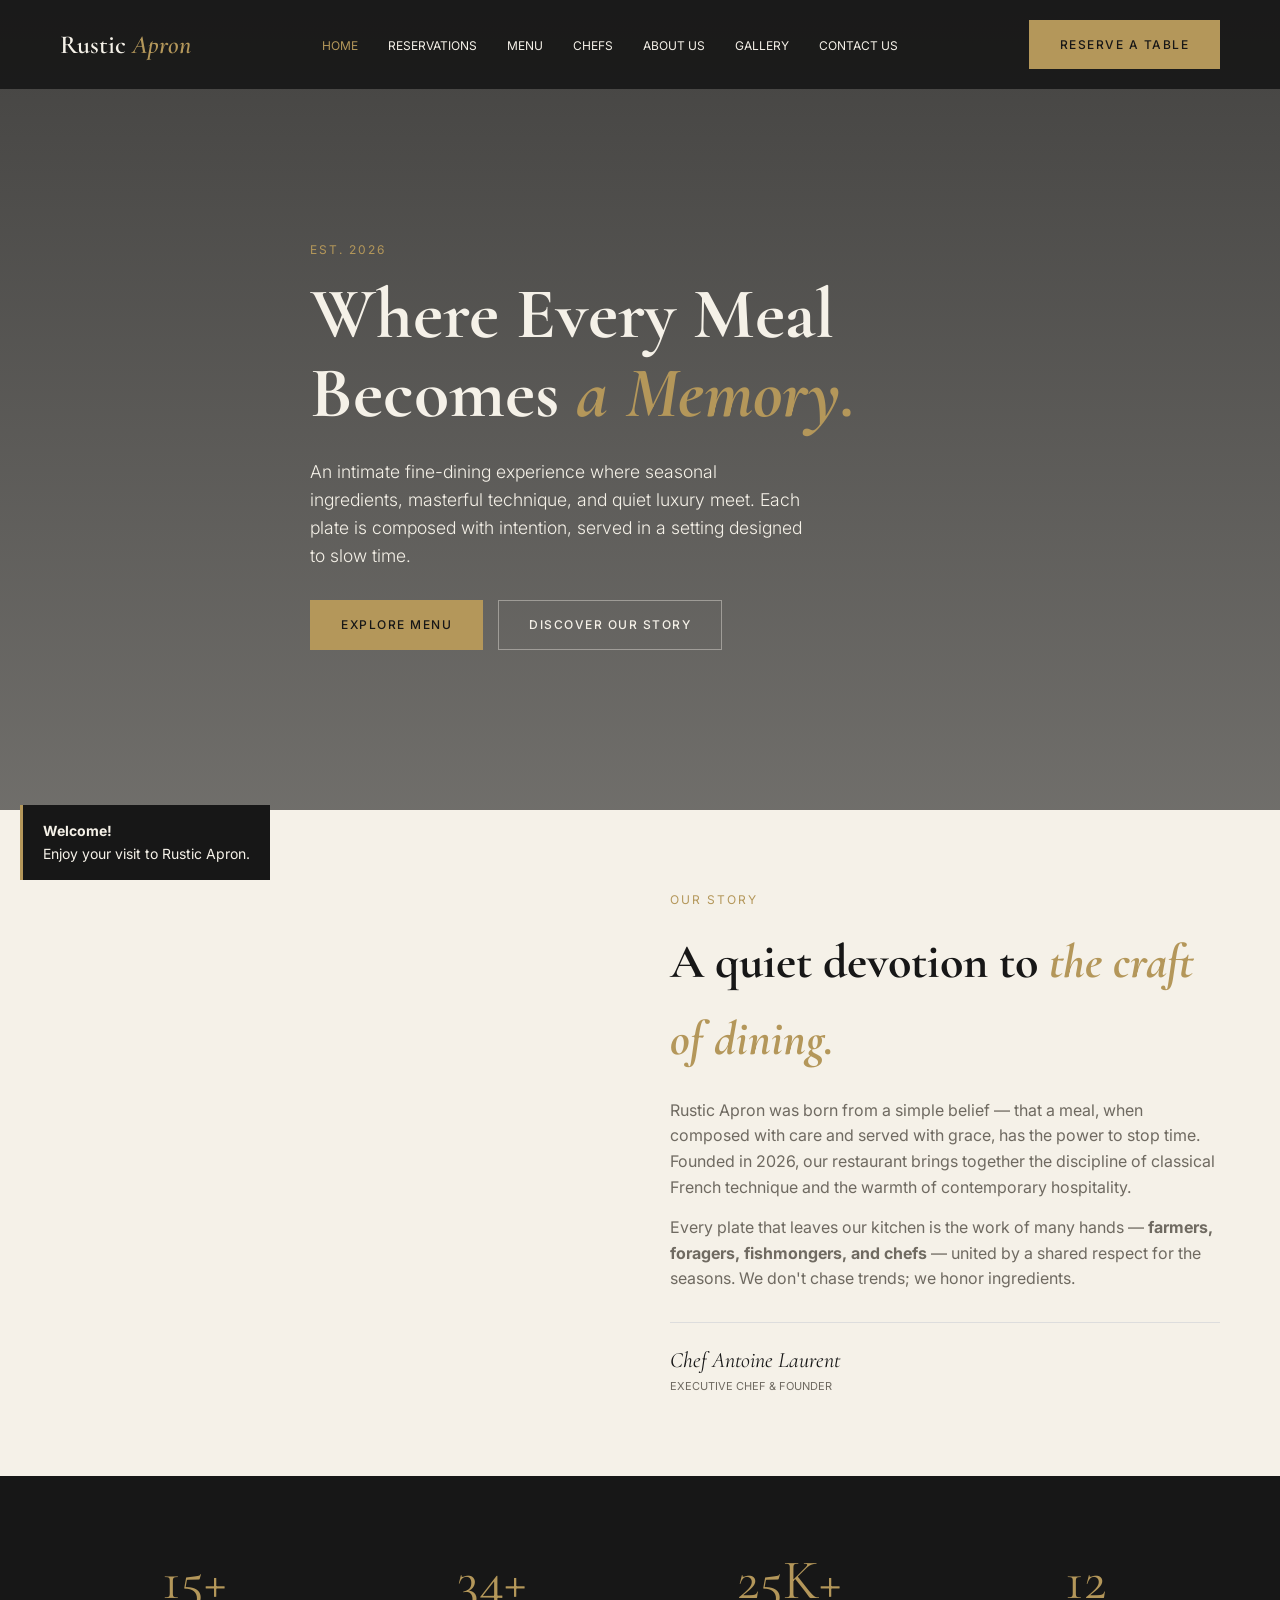
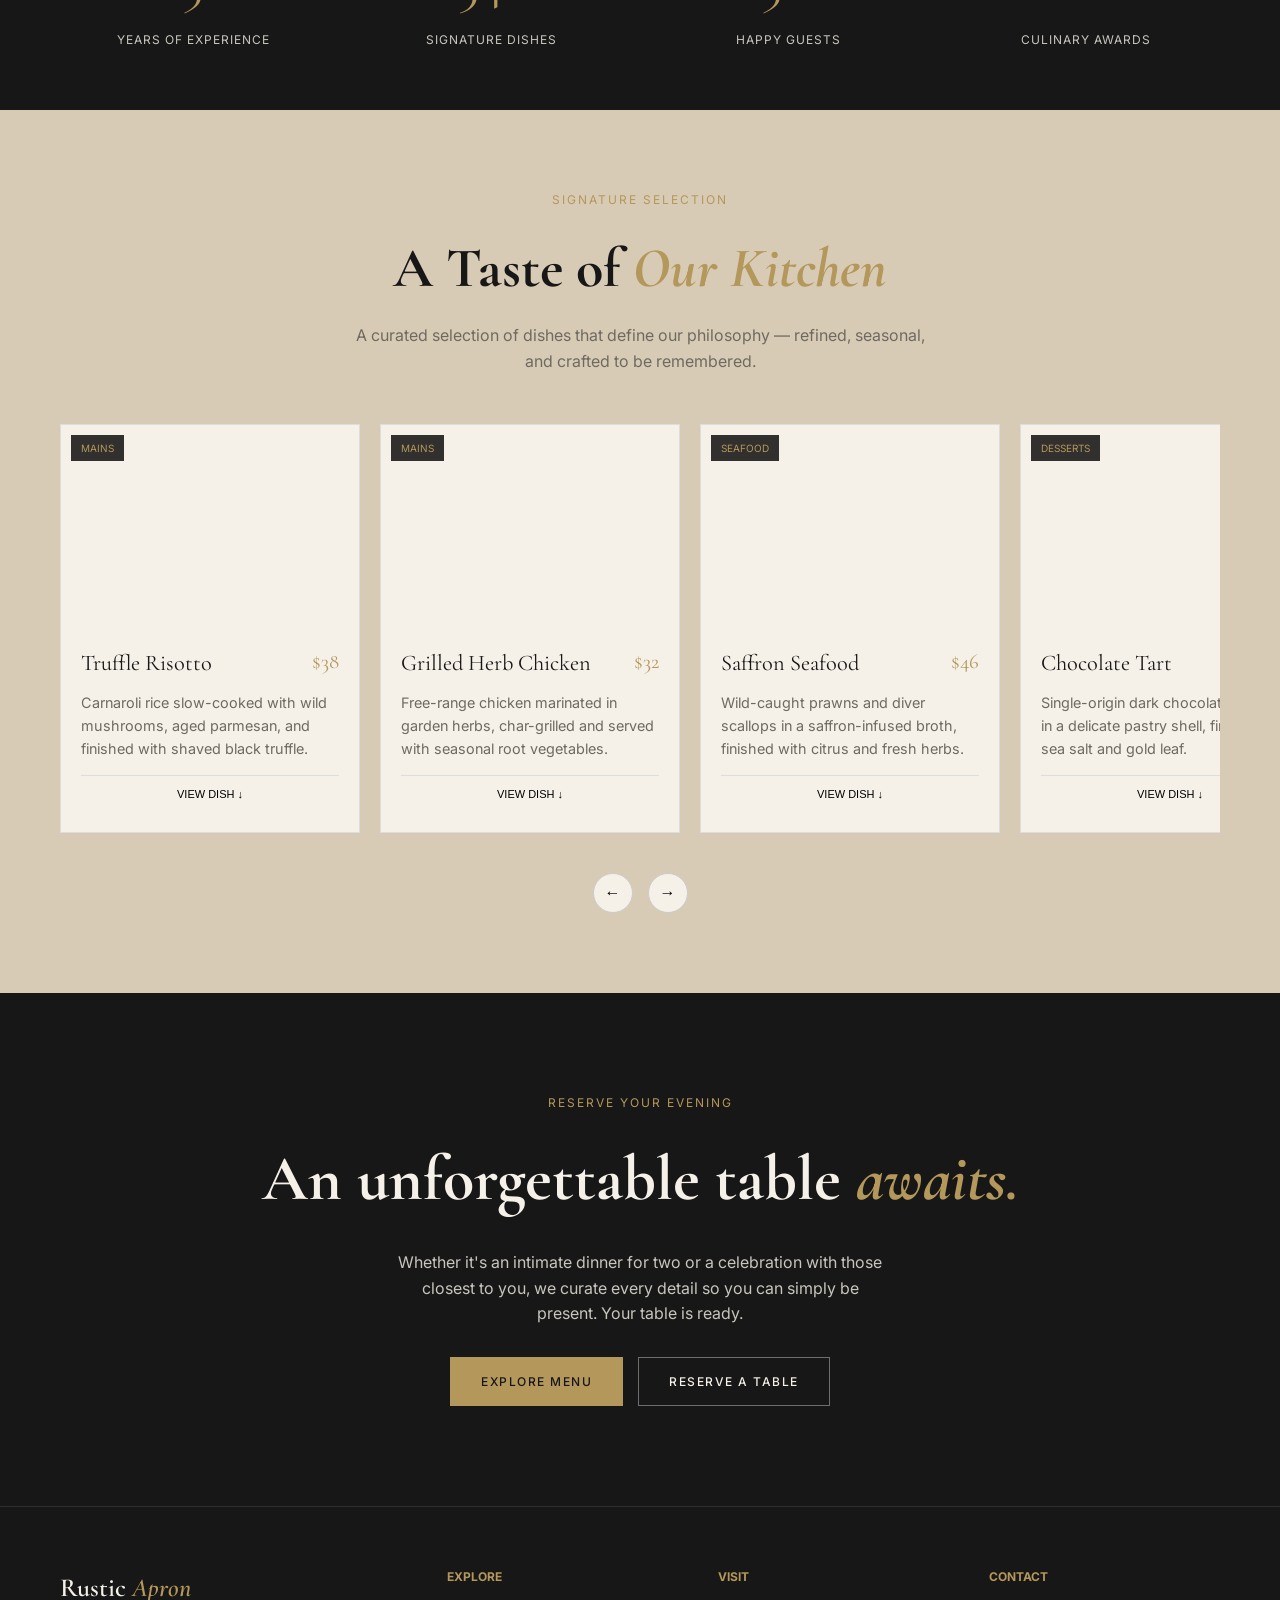
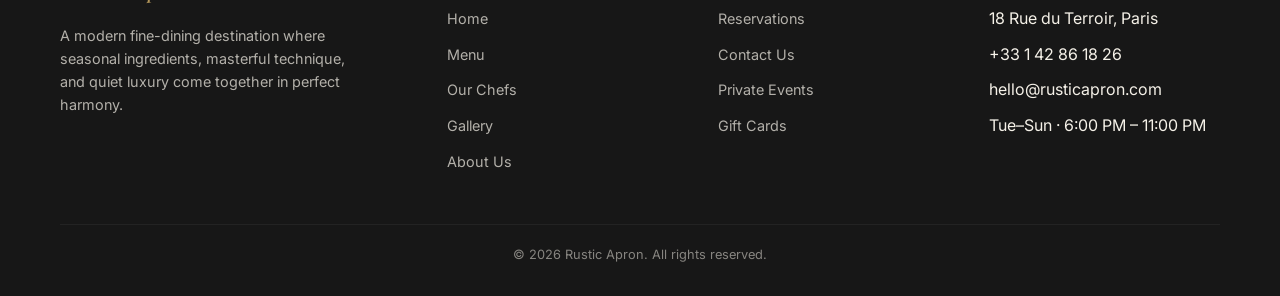
==== index.html @ 7389cc5e "Add files via upload" ====
<!DOCTYPE html>
<html lang="en">
<head>
  <meta charset="UTF-8">
  <meta name="viewport" content="width=device-width, initial-scale=1.0">
  <title>Rustic Apron — Fine Dining</title>
  
  <link href="https://fonts.googleapis.com/css2?family=Cormorant+Garamond:ital,wght@0,400;0,500;0,600;1,400&family=Inter:wght@300;400;500;600&display=swap" rel="stylesheet">
  
  <style>
    :root {
      --ivory: #F5F1E8;
      --dark: #171717;
      --gold: #B4975A;
      --gray: #6F6A61;
      --beige: #D8CBB5;
      --head: 'Cormorant Garamond', serif;
      --body: 'Inter', sans-serif;
    }

    * { margin: 0; padding: 0; box-sizing: border-box; }

    body {
      font-family: var(--body);
      background: var(--ivory);
      color: var(--dark);
      line-height: 1.6;
    }

    .container { max-width: 1200px; margin: 0 auto; padding: 0 20px; }

    .btn {
      display: inline-block;
      padding: 14px 30px;
      font-size: 12px;
      font-weight: 500;
      letter-spacing: 1.5px;
      text-transform: uppercase;
      border: 1px solid var(--gold);
      cursor: pointer;
      transition: 0.3s;
      text-decoration: none;
    }
    .btn-primary { background: var(--gold); color: var(--dark); }
    .btn-primary:hover { background: transparent; color: var(--gold); }
    .btn-outline { color: var(--gold); background: transparent; }
    .btn-outline:hover { background: var(--gold); color: var(--dark); }
    .btn-light { border-color: rgba(245,241,232,0.4); color: var(--ivory); }
    .btn-light:hover { background: var(--ivory); color: var(--dark); }

    
    nav {
      position: fixed; top: 0; width: 100%; z-index: 100;
      background: rgba(23, 23, 23, 0.9);
      padding: 20px 0;
      transition: 0.3s;
    }
    nav.scrolled { padding: 12px 0; background: rgba(23, 23, 23, 0.98); }
    .nav-inner { display: flex; justify-content: space-between; align-items: center; }
    .logo { font-family: var(--head); font-size: 26px; font-weight: 600; color: var(--ivory); text-decoration: none; }
    .logo span { color: var(--gold); font-style: italic; }
    .nav-links { display: flex; gap: 30px; list-style: none; }
    .nav-links a { color: var(--ivory); text-decoration: none; font-size: 12px; text-transform: uppercase; transition: 0.3s; }
    .nav-links a:hover, .nav-links a.active { color: var(--gold); }
    .hamburger { display: none; font-size: 24px; color: var(--ivory); background: none; border: none; cursor: pointer; }

    
    .hero {
      min-height: 90vh;
      display: flex;
      align-items: center;
      color: var(--ivory);
      background: linear-gradient(rgba(23,23,23,0.8), rgba(23,23,23,0.6)), url('https://images.unsplash.com/photo-1414235077428-338989a2e8c0?ixlib=rb-4.0.3&auto=format&fit=crop&w=1920&q=80') center/cover;
      padding-top: 80px;
    }
    .hero-content { max-width: 700px; }
    .eyebrow { font-size: 12px; letter-spacing: 2px; text-transform: uppercase; color: var(--gold); display: block; margin-bottom: 15px; }
    .hero h1 { font-family: var(--head); font-size: clamp(2.5rem, 6vw, 4.5rem); line-height: 1.1; margin-bottom: 25px; }
    .hero h1 em { color: var(--gold); font-style: italic; }
    .hero p { font-size: 1.1rem; font-weight: 300; margin-bottom: 30px; max-width: 500px; }
    .hero-actions { display: flex; gap: 15px; }

    
    .intro { padding: 80px 0; }
    .intro-grid { display: grid; grid-template-columns: 1fr 1fr; gap: 60px; align-items: center; }
    .intro-img img { width: 100%; height: 500px; object-fit: cover; display: block; }
    .intro-content h2 { font-family: var(--head); font-size: clamp(2rem, 4vw, 3rem); margin: 15px 0 20px; }
    .intro-content h2 em { color: var(--gold); font-style: italic; }
    .intro-content p { color: var(--gray); margin-bottom: 15px; }
    .intro-sign { margin-top: 30px; border-top: 1px solid #ddd; padding-top: 20px; }
    .intro-sign .name { font-family: var(--head); font-size: 22px; font-style: italic; }
    .intro-sign .role { font-size: 11px; text-transform: uppercase; color: var(--gray); }

    
    .stats { background: var(--dark); color: var(--ivory); padding: 60px 0; }
    .stats-grid { display: grid; grid-template-columns: repeat(4, 1fr); gap: 30px; text-align: center; }
    .stat-num { font-family: var(--head); font-size: 3.5rem; color: var(--gold); margin-bottom: 5px; }
    .stat-label { font-size: 12px; text-transform: uppercase; letter-spacing: 1px; opacity: 0.8; }

    
    .featured { background: var(--beige); padding: 80px 0; }
    .featured-header { text-align: center; margin-bottom: 50px; }
    .featured-header h2 { font-family: var(--head); font-size: clamp(2rem, 5vw, 3.5rem); margin: 15px 0 10px; }
    .featured-header h2 em { color: var(--gold); font-style: italic; }
    .featured-header p { color: var(--gray); max-width: 600px; margin: 0 auto; }
    
    .carousel-container { overflow-x: auto; display: flex; gap: 20px; scroll-behavior: smooth; padding-bottom: 20px; }
    .carousel-container::-webkit-scrollbar { display: none; }
    
    .dish-card { flex: 0 0 300px; background: var(--ivory); border: 1px solid #ddd; display: flex; flex-direction: column; }
    .dish-img { height: 200px; overflow: hidden; position: relative; }
    .dish-img img { width: 100%; height: 100%; object-fit: cover; }
    .dish-tag { position: absolute; top: 10px; left: 10px; background: rgba(0,0,0,0.8); color: var(--gold); padding: 5px 10px; font-size: 10px; text-transform: uppercase; }
    .dish-body { padding: 20px; display: flex; flex-direction: column; flex-grow: 1; }
    .dish-head { display: flex; justify-content: space-between; margin-bottom: 10px; }
    .dish-name { font-family: var(--head); font-size: 1.4rem; }
    .dish-price { font-family: var(--head); font-size: 1.3rem; color: var(--gold); }
    .dish-desc { color: var(--gray); font-size: 0.9rem; margin-bottom: 15px; }
    .dish-extra { max-height: 0; overflow: hidden; transition: max-height 0.3s ease; opacity: 0; }
    .dish-card.active .dish-extra { max-height: 200px; opacity: 1; margin-bottom: 15px; }
    .dish-extra h4 { font-size: 11px; text-transform: uppercase; color: var(--gold); margin-bottom: 5px; }
    .dish-view-btn { margin-top: auto; background: none; border: none; border-top: 1px solid #ddd; padding: 12px 0; font-size: 11px; text-transform: uppercase; cursor: pointer; }
    .arrow { transition: 0.3s; }
    .dish-card.active .arrow { transform: rotate(180deg); }

    .carousel-nav { display: flex; justify-content: center; gap: 15px; margin-top: 20px; }
    .carousel-nav button { background: var(--ivory); border: 1px solid #ccc; width: 40px; height: 40px; border-radius: 50%; cursor: pointer; font-size: 16px; }
    .carousel-nav button:hover { background: var(--gold); color: white; }

    
    .cta { background: var(--dark); color: var(--ivory); text-align: center; padding: 100px 0; }
    .cta h2 { font-family: var(--head); font-size: clamp(2rem, 6vw, 4rem); margin: 15px 0 20px; }
    .cta h2 em { color: var(--gold); font-style: italic; }
    .cta p { max-width: 500px; margin: 0 auto 30px; opacity: 0.8; }
    .cta-actions { display: flex; justify-content: center; gap: 15px; }

    
    footer { background: var(--dark); color: var(--ivory); padding: 60px 0 30px; border-top: 1px solid rgba(255,255,255,0.1); }
    .footer-grid { display: grid; grid-template-columns: 1.5fr 1fr 1fr 1fr; gap: 40px; margin-bottom: 40px; }
    .footer-brand p { margin: 15px 0; opacity: 0.7; font-size: 0.9rem; max-width: 300px; }
    .footer-col h4 { font-size: 12px; text-transform: uppercase; color: var(--gold); margin-bottom: 20px; }
    .footer-col ul { list-style: none; }
    .footer-col ul li { margin-bottom: 10px; }
    .footer-col ul li a { color: var(--ivory); opacity: 0.7; text-decoration: none; font-size: 0.9rem; }
    .footer-col ul li a:hover { opacity: 1; color: var(--gold); }
    .footer-bottom { border-top: 1px solid rgba(255,255,255,0.1); padding-top: 20px; text-align: center; font-size: 0.8rem; opacity: 0.5; }

    
    .mobile-menu { display: none; flex-direction: column; gap: 15px; position: fixed; top: 0; right: -100%; width: 250px; height: 100vh; background: var(--dark); padding: 60px 30px; z-index: 99; transition: right 0.3s; }
    .mobile-menu.open { right: 0; }
    .mobile-menu a { color: var(--ivory); text-decoration: none; font-size: 16px; }

    
    img { transition: opacity 0.5s ease; }

    @media (max-width: 768px) {
      .nav-links, .nav-cta-desktop { display: none; }
      .hamburger { display: block; }
      .intro-grid { grid-template-columns: 1fr; }
      .stats-grid { grid-template-columns: 1fr 1fr; gap: 40px; }
      .footer-grid { grid-template-columns: 1fr; gap: 30px; }
      .hero-actions, .cta-actions { flex-direction: column; }
      .hero-actions .btn, .cta-actions .btn { width: 100%; text-align: center; }
    }
  </style>
</head>
<body>

  <nav id="navbar">
    <div class="container nav-inner">
      <a href="#home" class="logo">Rustic <span>Apron</span></a>
      <ul class="nav-links">
        <li><a href="#home" class="active">Home</a></li>
        <li><a href="reservations.html" class="reserve-btn">Reservations</a></li>
        <li><a href="menu.html">Menu</a></li>
        <li><a href="chefs.html">Chefs</a></li>
        <li><a href="about.html">About Us</a></li>
        <li><a href="gallery.html">Gallery</a></li>
        <li><a href="contact.html">Contact Us</a></li>
      </ul>
      <a href="reservations.html" class="btn btn-primary nav-cta-desktop reserve-btn">Reserve a Table</a>
      <button class="hamburger" id="hamburger">☰</button>
    </div>
  </nav>

  <div class="mobile-menu" id="mobileMenu">
    <a href="#home">Home</a>
    <a href="reservations.html" class="reserve-btn">Reservations</a>
    <a href="menu.html">Menu</a>
    <a href="chefs.html">Chefs</a>
    <a href="about.html">About Us</a>
    <a href="gallery.html">Gallery</a>
    <a href="contact.html">Contact Us</a>
  </div>

  <main>
    <section class="hero" id="home">
      <div class="container hero-content">
        <span class="eyebrow">EST. 2026</span>
        <h1>Where Every Meal Becomes <em>a Memory.</em></h1>
        <p>An intimate fine-dining experience where seasonal ingredients, masterful technique, and quiet luxury meet. Each plate is composed with intention, served in a setting designed to slow time.</p>
        <div class="hero-actions">
          <a href="menu.html" class="btn btn-primary">Explore Menu</a>
          <a href="about.html" class="btn btn-light">Discover Our Story</a>
        </div>
      </div>
    </section>

    <section class="intro" id="intro">
      <div class="container intro-grid">
        <div class="intro-img">
          <img src="https://images.unsplash.com/photo-1600891964599-f61ba0e24092?ixlib=rb-4.0.3&auto=format&fit=crop&w=900&q=80" alt="Chef plating">
        </div>
        <div class="intro-content">
          <span class="eyebrow">Our Story</span>
          <h2>A quiet devotion to <em>the craft of dining.</em></h2>
          <p>Rustic Apron was born from a simple belief — that a meal, when composed with care and served with grace, has the power to stop time. Founded in 2026, our restaurant brings together the discipline of classical French technique and the warmth of contemporary hospitality.</p>
          <p>Every plate that leaves our kitchen is the work of many hands — <strong>farmers, foragers, fishmongers, and chefs</strong> — united by a shared respect for the seasons. We don't chase trends; we honor ingredients.</p>
          <div class="intro-sign">
            <div class="name">Chef Antoine Laurent</div>
            <div class="role">Executive Chef & Founder</div>
          </div>
        </div>
      </div>
    </section>

    <section class="stats">
      <div class="container stats-grid">
        <div>
          <div class="stat-num" data-target="15" data-suffix="+">0</div>
          <div class="stat-label">Years of Experience</div>
        </div>
        <div>
          <div class="stat-num" data-target="40" data-suffix="+">0</div>
          <div class="stat-label">Signature Dishes</div>
        </div>
        <div>
          <div class="stat-num" data-target="25" data-suffix="K+">0</div>
          <div class="stat-label">Happy Guests</div>
        </div>
        <div>
          <div class="stat-num" data-target="12" data-suffix="">0</div>
          <div class="stat-label">Culinary Awards</div>
        </div>
      </div>
    </section>

    <section class="featured" id="featured">
      <div class="container">
        <div class="featured-header">
          <span class="eyebrow">Signature Selection</span>
          <h2>A Taste of <em>Our Kitchen</em></h2>
          <p>A curated selection of dishes that define our philosophy — refined, seasonal, and crafted to be remembered.</p>
        </div>
        
        <div class="carousel-container" id="carousel">
          <div class="dish-card">
            <div class="dish-img">
              <img src="https://images.unsplash.com/photo-1476124369491-e7addf5db371?ixlib=rb-4.0.3&auto=format&fit=crop&w=600&q=80" alt="Risotto">
              <div class="dish-tag">Mains</div>
            </div>
            <div class="dish-body">
              <div class="dish-head">
                <div class="dish-name">Truffle Risotto</div>
                <div class="dish-price">$38</div>
              </div>
              <div class="dish-desc">Carnaroli rice slow-cooked with wild mushrooms, aged parmesan, and finished with shaved black truffle.</div>
              <div class="dish-extra">
                <h4>Pairing & Notes</h4>
                <p>Best paired with a mature Barolo. The earthy depth of the truffle finds its match in the wine's bright acidity.</p>
              </div>
              <button class="dish-view-btn">View Dish <span class="arrow">↓</span></button>
            </div>
          </div>

          <div class="dish-card">
            <div class="dish-img">
              <img src="https://images.unsplash.com/photo-1544025162-d76694265947?ixlib=rb-4.0.3&auto=format&fit=crop&w=600&q=80" alt="Chicken">
              <div class="dish-tag">Mains</div>
            </div>
            <div class="dish-body">
              <div class="dish-head">
                <div class="dish-name">Grilled Herb Chicken</div>
                <div class="dish-price">$32</div>
              </div>
              <div class="dish-desc">Free-range chicken marinated in garden herbs, char-grilled and served with seasonal root vegetables.</div>
              <div class="dish-extra">
                <h4>Pairing & Notes</h4>
                <p>Served with a Pinot Noir from the Côte de Nuits. The herb marinade mirrors the wine's earthy notes.</p>
              </div>
              <button class="dish-view-btn">View Dish <span class="arrow">↓</span></button>
            </div>
          </div>

          <div class="dish-card">
            <div class="dish-img">
              <img src="https://images.unsplash.com/photo-1559847844-5315695dadae?ixlib=rb-4.0.3&auto=format&fit=crop&w=600&q=80" alt="Seafood">
              <div class="dish-tag">Seafood</div>
            </div>
            <div class="dish-body">
              <div class="dish-head">
                <div class="dish-name">Saffron Seafood</div>
                <div class="dish-price">$46</div>
              </div>
              <div class="dish-desc">Wild-caught prawns and diver scallops in a saffron-infused broth, finished with citrus and fresh herbs.</div>
              <div class="dish-extra">
                <h4>Pairing & Notes</h4>
                <p>Complemented by a chilled Chablis. The bright minerality cuts through the saffron's richness.</p>
              </div>
              <button class="dish-view-btn">View Dish <span class="arrow">↓</span></button>
            </div>
          </div>

          <div class="dish-card">
            <div class="dish-img">
              <img src="https://images.unsplash.com/photo-1606313564200-e75d5e30476c?ixlib=rb-4.0.3&auto=format&fit=crop&w=600&q=80" alt="Dessert">
              <div class="dish-tag">Desserts</div>
            </div>
            <div class="dish-body">
              <div class="dish-head">
                <div class="dish-name">Chocolate Tart</div>
                <div class="dish-price">$18</div>
              </div>
              <div class="dish-desc">Single-origin dark chocolate ganache in a delicate pastry shell, finished with sea salt and gold leaf.</div>
              <div class="dish-extra">
                <h4>Pairing & Notes</h4>
                <p>Served with a glass of Banyuls or aged tawny port. The bittersweet chocolate finds its match in the wine.</p>
              </div>
              <button class="dish-view-btn">View Dish <span class="arrow">↓</span></button>
            </div>
          </div>
        </div>

        <div class="carousel-nav">
          <button id="prevBtn">←</button>
          <button id="nextBtn">→</button>
        </div>
      </div>
    </section>

    <section class="cta">
      <div class="container">
        <span class="eyebrow">Reserve Your Evening</span>
        <h2>An unforgettable table <em>awaits.</em></h2>
        <p>Whether it's an intimate dinner for two or a celebration with those closest to you, we curate every detail so you can simply be present. Your table is ready.</p>
        <div class="cta-actions">
          <a href="menu.html" class="btn btn-primary">Explore Menu</a>
          <a href="reservations.html" class="btn btn-light reserve-btn">Reserve a Table</a>
        </div>
      </div>
    </section>
  </main>

  <footer id="contact">
    <div class="container">
      <div class="footer-grid">
        <div class="footer-brand">
          <a href="#home" class="logo">Rustic <span>Apron</span></a>
          <p>A modern fine-dining destination where seasonal ingredients, masterful technique, and quiet luxury come together in perfect harmony.</p>
        </div>
        <div class="footer-col">
          <h4>Explore</h4>
          <ul>
            <li><a href="#home">Home</a></li>
            <li><a href="menu.html">Menu</a></li>
            <li><a href="chefs.html">Our Chefs</a></li>
            <li><a href="gallery.html">Gallery</a></li>
            <li><a href="about.html">About Us</a></li>
          </ul>
        </div>
        <div class="footer-col">
          <h4>Visit</h4>
          <ul>
            <li><a href="reservations.html" class="reserve-btn">Reservations</a></li>
            <li><a href="contact.html">Contact Us</a></li>
            <li><a href="#">Private Events</a></li>
            <li><a href="#">Gift Cards</a></li>
          </ul>
        </div>
        <div class="footer-col">
          <h4>Contact</h4>
          <ul>
            <li>18 Rue du Terroir, Paris</li>
            <li>+33 1 42 86 18 26</li>
            <li>hello@rusticapron.com</li>
            <li>Tue–Sun · 6:00 PM – 11:00 PM</li>
          </ul>
        </div>
      </div>
      <div class="footer-bottom">
        &copy; <span id="year"></span> Rustic Apron. All rights reserved.
      </div>
    </div>
  </footer>

  <script>
    
    document.getElementById('year').textContent = new Date().getFullYear();

    
    const welcomeMsg = document.createElement('div');
    welcomeMsg.style.cssText = 'position:fixed;bottom:20px;left:20px;background:#171717;color:#F5F1E8;padding:15px 20px;border-left:3px solid #B4975A;z-index:100;transform:translateX(-150%);transition:transform 0.4s ease;max-width:300px;font-size:14px;';
    welcomeMsg.innerHTML = '<strong>Welcome!</strong><br>Enjoy your visit to Rustic Apron.';
    document.body.appendChild(welcomeMsg);
    
    setTimeout(() => { welcomeMsg.style.transform = 'translateX(0)'; }, 500);
    setTimeout(() => { welcomeMsg.style.transform = 'translateX(-150%)'; }, 5000);

    
    const images = document.querySelectorAll('img');
    images.forEach(img => {
      img.style.opacity = '0';
      if(img.complete) {
        img.style.opacity = '1';
      } else {
        img.onload = function() {
          img.style.opacity = '1';
        };
      }
    });

    
    const backBtn = document.createElement('button');
    backBtn.innerHTML = '↑';
    backBtn.style.cssText = 'position:fixed;bottom:20px;right:20px;background:#B4975A;color:#171717;border:none;width:40px;height:40px;border-radius:50%;font-size:20px;cursor:pointer;opacity:0;pointer-events:none;transition:0.3s;z-index:99;';
    document.body.appendChild(backBtn);
    
    backBtn.addEventListener('click', () => {
      window.scrollTo({ top: 0, behavior: 'smooth' });
    });

    
    const ham = document.getElementById('hamburger');
    const mobileMenu = document.getElementById('mobileMenu');
    
    function toggleMenu() {
      mobileMenu.classList.toggle('open');
    }
    ham.addEventListener('click', toggleMenu);
    
    
    document.querySelectorAll('.mobile-menu a').forEach(link => {
      link.addEventListener('click', () => mobileMenu.classList.remove('open'));
    });

    
    document.addEventListener('click', function(e) {
      if (mobileMenu.classList.contains('open') && 
          !mobileMenu.contains(e.target) && 
          !ham.contains(e.target)) {
        mobileMenu.classList.remove('open');
      }
    });

    
    const navbar = document.getElementById('navbar');
    const navLinks = document.querySelectorAll('.nav-links a');
    const sections = document.querySelectorAll('section[id], footer[id]');

    window.addEventListener('scroll', () => {
      if(window.scrollY > 50) {
        navbar.classList.add('scrolled');
      } else {
        navbar.classList.remove('scrolled');
      }

      if(window.scrollY > 200) {
        backBtn.style.opacity = '1';
        backBtn.style.pointerEvents = 'auto';
      } else {
        backBtn.style.opacity = '0';
        backBtn.style.pointerEvents = 'none';
      }

      let current = '';
      sections.forEach(sec => {
        if(window.scrollY >= sec.offsetTop - 150) {
          current = sec.getAttribute('id');
        }
      });
      
      navLinks.forEach(a => {
        a.classList.remove('active');
        if(a.getAttribute('href') === '#' + current) {
          a.classList.add('active');
        }
      });
    });

    
    document.querySelectorAll('a[href^="#"]').forEach(link => {
      link.addEventListener('click', function(e) {
        const targetId = this.getAttribute('href');
        if(targetId.length > 1) {
          e.preventDefault();
          const targetEl = document.querySelector(targetId);
          if(targetEl) {
            const topPos = targetEl.offsetTop - 80;
            window.scrollTo({ top: topPos, behavior: 'smooth' });
          }
        }
      });
    });

    
    const dishCards = document.querySelectorAll('.dish-card');
    dishCards.forEach(card => {
      const btn = card.querySelector('.dish-view-btn');
      btn.addEventListener('click', function() {
        const isActive = card.classList.contains('active');
        
        dishCards.forEach(c => c.classList.remove('active'));
        
        if(!isActive) {
          card.classList.add('active');
        }
      });
    });

    
    const carousel = document.getElementById('carousel');
    const nextBtn = document.getElementById('nextBtn');
    const prevBtn = document.getElementById('prevBtn');
    
    function scrollCarousel(dir) {
      const cardWidth = carousel.querySelector('.dish-card').offsetWidth + 20;
      carousel.scrollBy({ left: cardWidth * dir, behavior: 'smooth' });
    }

    nextBtn.addEventListener('click', () => scrollCarousel(1));
    prevBtn.addEventListener('click', () => scrollCarousel(-1));

    let autoScrollInterval = setInterval(() => scrollCarousel(1), 4000);
    
    function resetAutoScroll() {
      clearInterval(autoScrollInterval);
      autoScrollInterval = setInterval(() => scrollCarousel(1), 4000);
    }
    
    nextBtn.addEventListener('click', resetAutoScroll);
    prevBtn.addEventListener('click', resetAutoScroll);

    
    document.querySelectorAll('.reserve-btn').forEach(btn => {
      btn.addEventListener('click', function(e) {
        if(!confirm('You are about to go to our reservation page. Continue?')) {
          e.preventDefault();
        }
      });
    });

    
    const stats = document.querySelectorAll('.stat-num');
    const observer = new IntersectionObserver((entries) => {
      entries.forEach(entry => {
        if (entry.isIntersecting) {
          let el = entry.target;
          let target = +el.dataset.target;
          let suffix = el.dataset.suffix;
          let count = 0;
          let interval = setInterval(() => {
            count += Math.ceil(target / 20);
            if (count >= target) {
              el.innerText = target + suffix;
              clearInterval(interval);
            } else {
              el.innerText = count + suffix;
            }
          }, 50);
          observer.unobserve(el);
        }
      });
    });
    stats.forEach(s => observer.observe(s));

    
    function handleResize() {
      
      if (window.innerWidth > 768) {
        mobileMenu.classList.remove('open');
      }
      
      
      if (window.innerWidth <= 768) {
        clearInterval(autoScrollInterval);
      } else {
        clearInterval(autoScrollInterval);
        autoScrollInterval = setInterval(() => scrollCarousel(1), 4000);
      }
    }
    
    
    window.addEventListener('resize', handleResize);
    
    handleResize();
  </script>
</body>
</html>
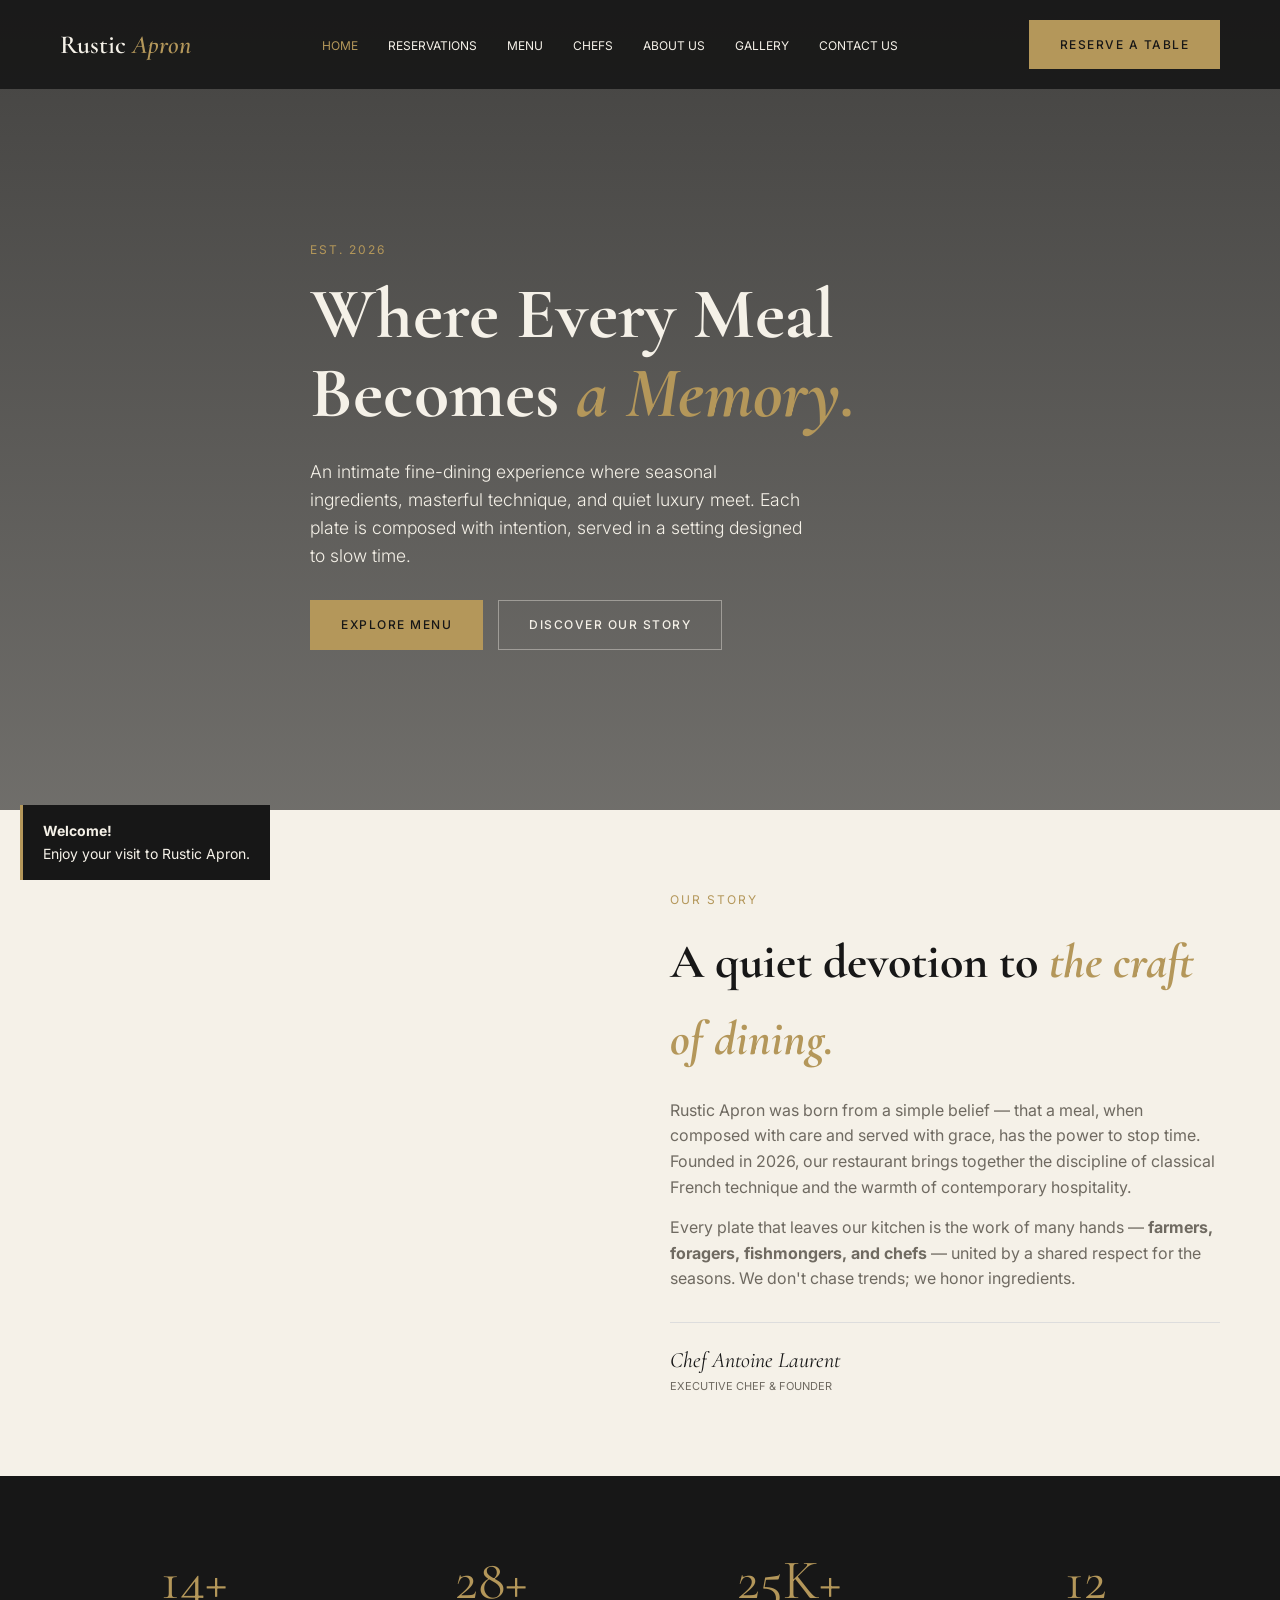
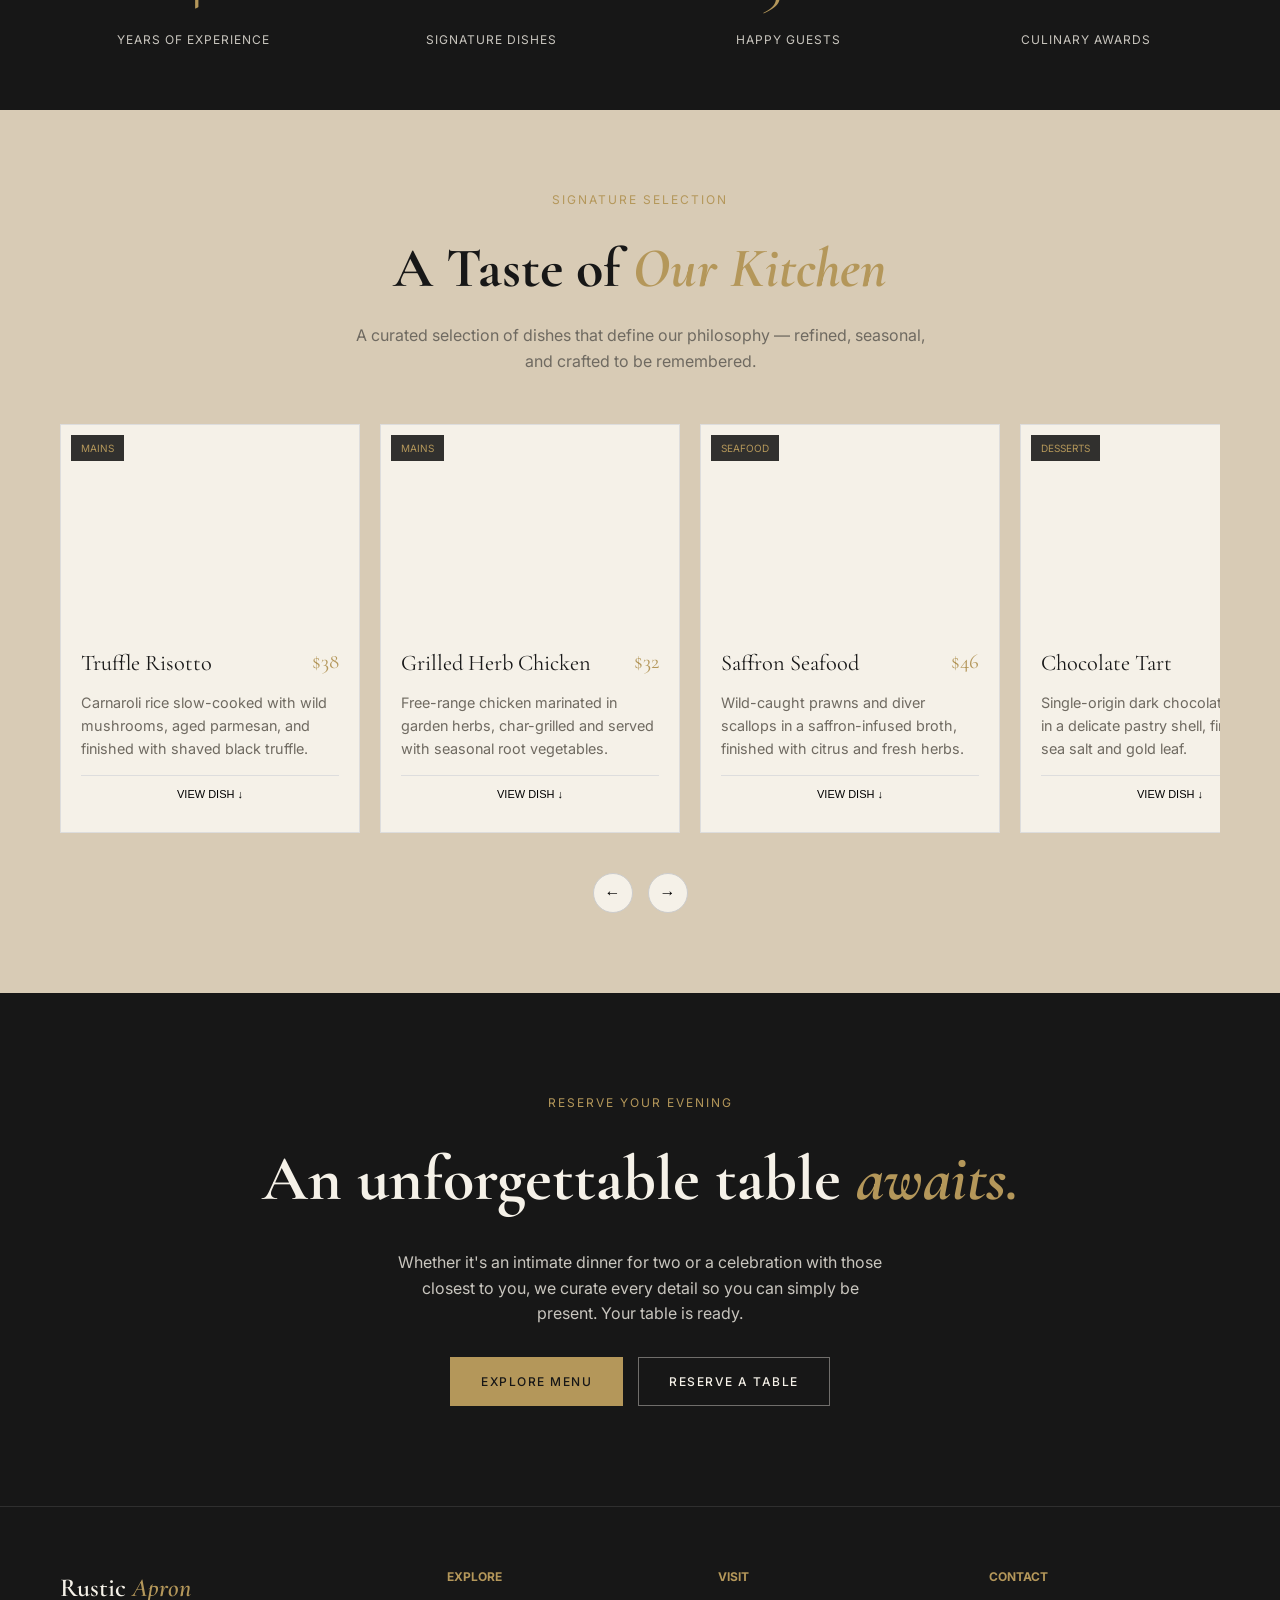
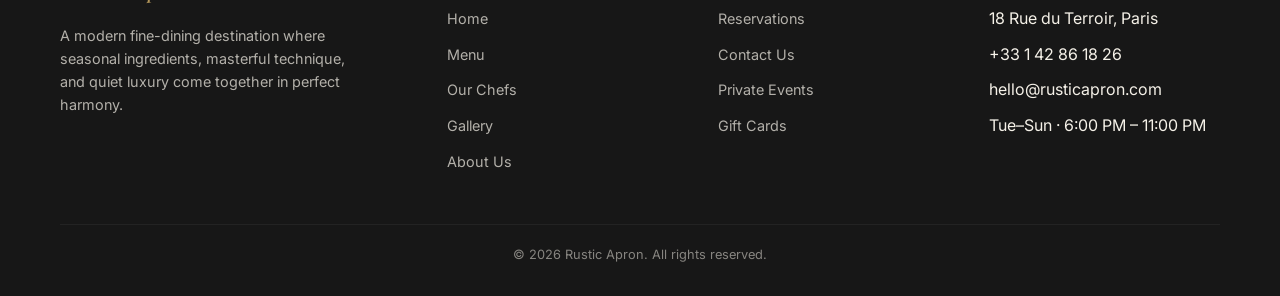
==== commit bd28cc8f: "Update index.html-mobile responsive" ====
--- a/index.html
+++ b/index.html
@@ -156,6 +156,7 @@
     @media (max-width: 768px) {
       .nav-links, .nav-cta-desktop { display: none; }
       .hamburger { display: block; }
+      .mobile-menu { display: flex; } /* THIS WAS THE MISSING LINE */
       .intro-grid { grid-template-columns: 1fr; }
       .stats-grid { grid-template-columns: 1fr 1fr; gap: 40px; }
       .footer-grid { grid-template-columns: 1fr; gap: 30px; }
@@ -595,4 +596,4 @@
     handleResize();
   </script>
 </body>
-</html>+</html>
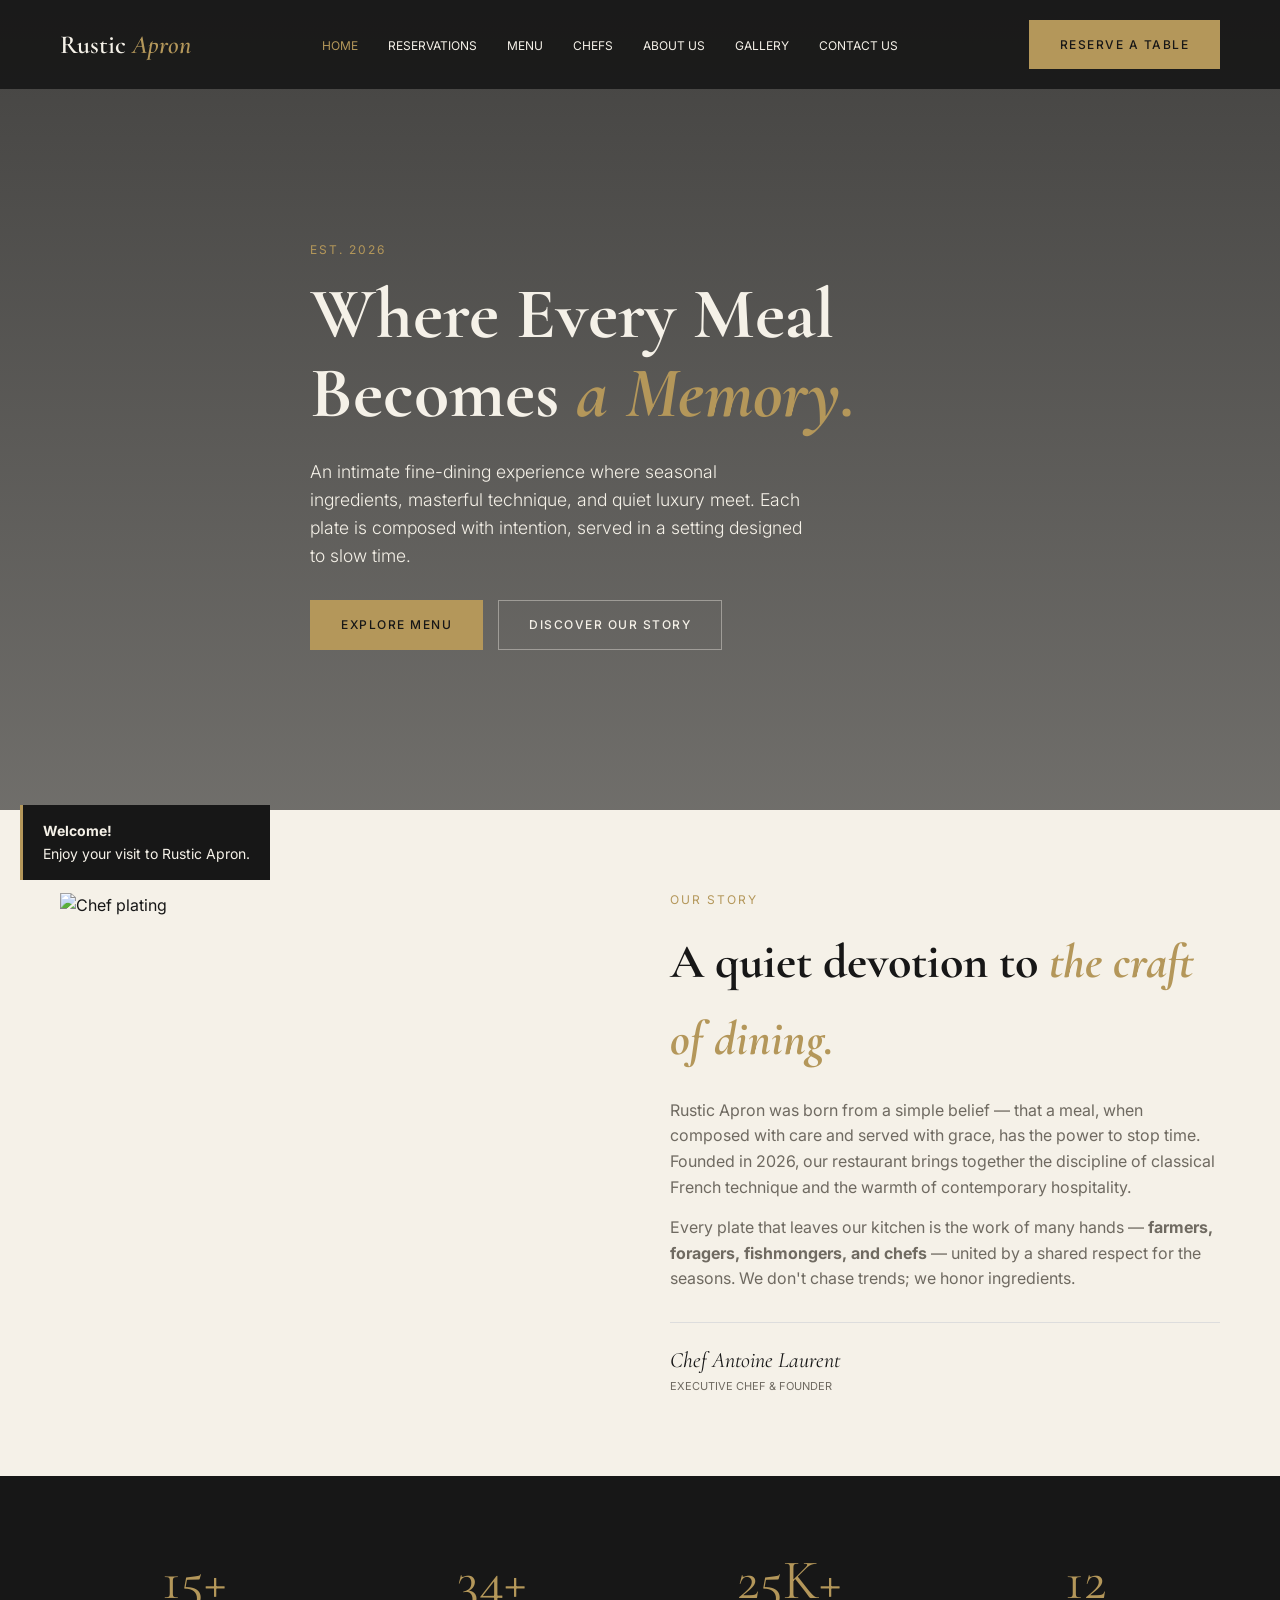
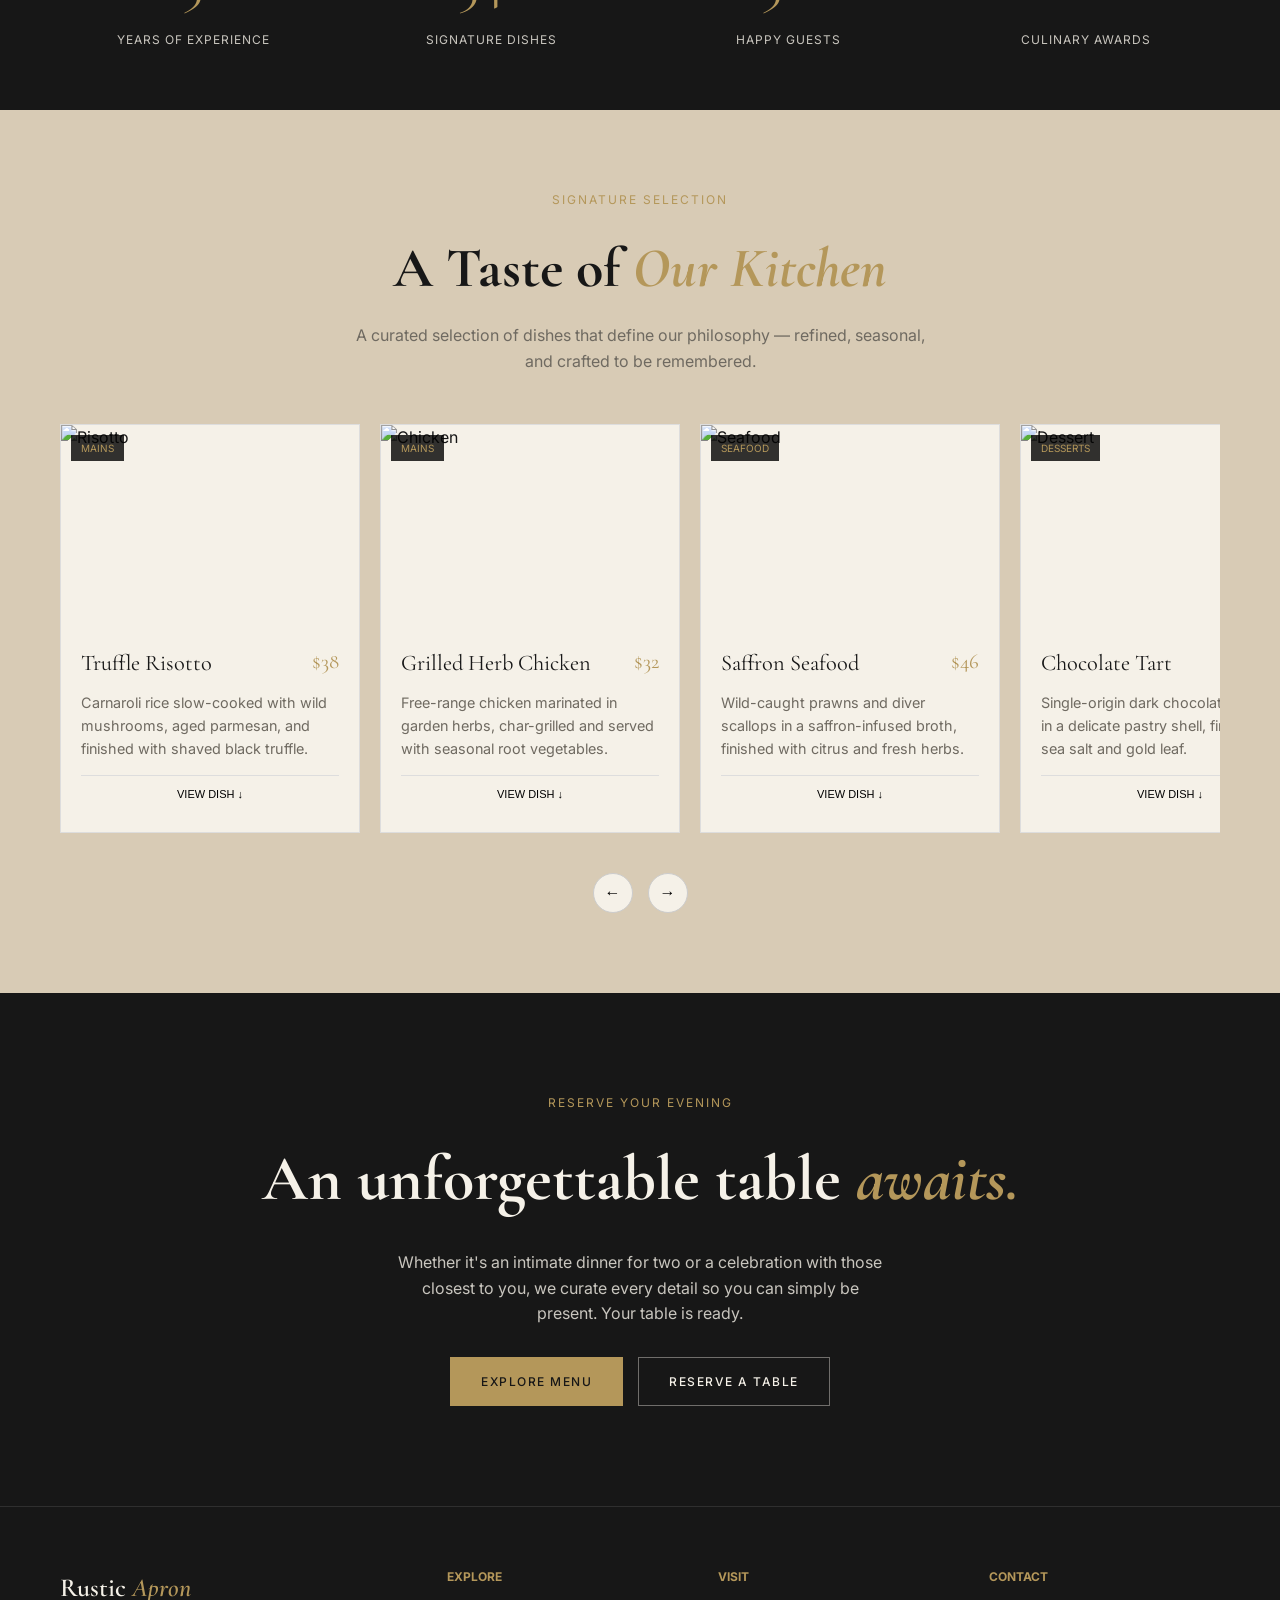
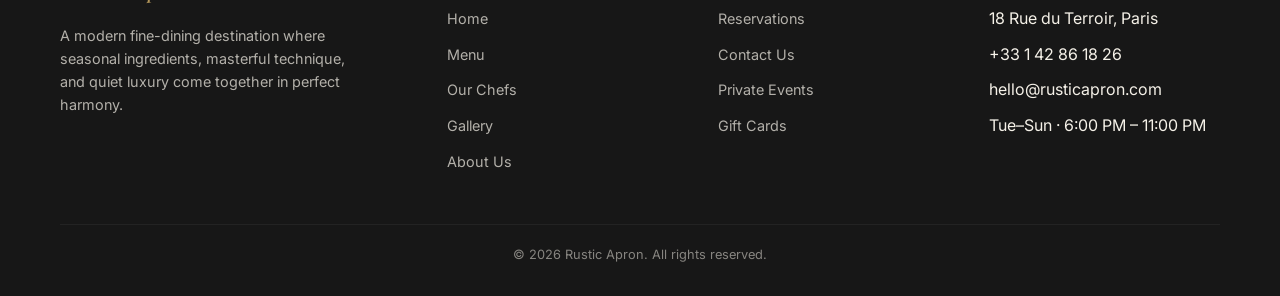
==== commit 00f681b7: "Update index.html" ====
--- a/index.html
+++ b/index.html
@@ -156,7 +156,7 @@
     @media (max-width: 768px) {
       .nav-links, .nav-cta-desktop { display: none; }
       .hamburger { display: block; }
-      .mobile-menu { display: flex; } /* THIS WAS THE MISSING LINE */
+      .mobile-menu { display: flex; } 
       .intro-grid { grid-template-columns: 1fr; }
       .stats-grid { grid-template-columns: 1fr 1fr; gap: 40px; }
       .footer-grid { grid-template-columns: 1fr; gap: 30px; }
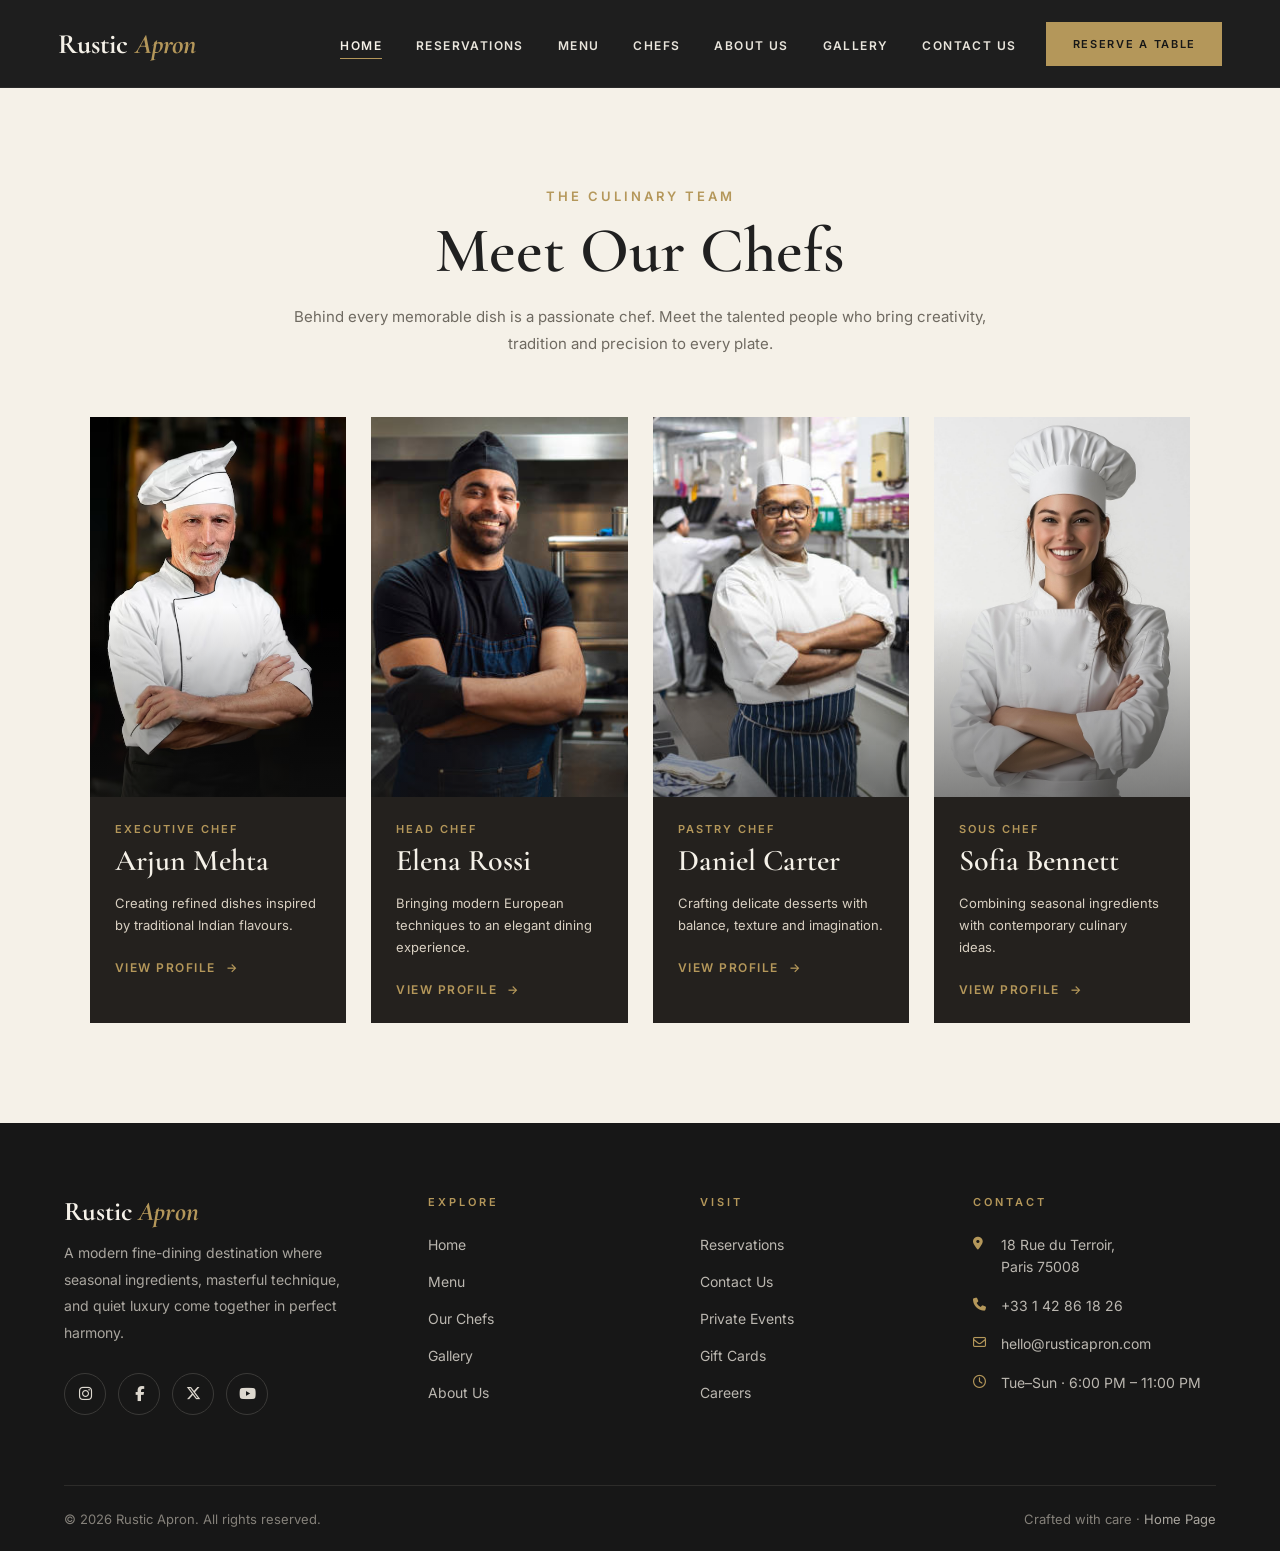
==== commit 81008ace: "chefscards & information file" ====
--- a/index.html
+++ b/index.html
@@ -1,599 +1,2256 @@
-<!DOCTYPE html>
-<html lang="en">
-<head>
-  <meta charset="UTF-8">
-  <meta name="viewport" content="width=device-width, initial-scale=1.0">
-  <title>Rustic Apron — Fine Dining</title>
-  
-  <link href="https://fonts.googleapis.com/css2?family=Cormorant+Garamond:ital,wght@0,400;0,500;0,600;1,400&family=Inter:wght@300;400;500;600&display=swap" rel="stylesheet">
-  
-  <style>
-    :root {
-      --ivory: #F5F1E8;
-      --dark: #171717;
-      --gold: #B4975A;
-      --gray: #6F6A61;
-      --beige: #D8CBB5;
-      --head: 'Cormorant Garamond', serif;
-      --body: 'Inter', sans-serif;
-    }
-
-    * { margin: 0; padding: 0; box-sizing: border-box; }
-
-    body {
-      font-family: var(--body);
-      background: var(--ivory);
-      color: var(--dark);
-      line-height: 1.6;
-    }
-
-    .container { max-width: 1200px; margin: 0 auto; padding: 0 20px; }
-
-    .btn {
-      display: inline-block;
-      padding: 14px 30px;
-      font-size: 12px;
-      font-weight: 500;
-      letter-spacing: 1.5px;
-      text-transform: uppercase;
-      border: 1px solid var(--gold);
-      cursor: pointer;
-      transition: 0.3s;
-      text-decoration: none;
-    }
-    .btn-primary { background: var(--gold); color: var(--dark); }
-    .btn-primary:hover { background: transparent; color: var(--gold); }
-    .btn-outline { color: var(--gold); background: transparent; }
-    .btn-outline:hover { background: var(--gold); color: var(--dark); }
-    .btn-light { border-color: rgba(245,241,232,0.4); color: var(--ivory); }
-    .btn-light:hover { background: var(--ivory); color: var(--dark); }
-
-    
-    nav {
-      position: fixed; top: 0; width: 100%; z-index: 100;
-      background: rgba(23, 23, 23, 0.9);
-      padding: 20px 0;
-      transition: 0.3s;
-    }
-    nav.scrolled { padding: 12px 0; background: rgba(23, 23, 23, 0.98); }
-    .nav-inner { display: flex; justify-content: space-between; align-items: center; }
-    .logo { font-family: var(--head); font-size: 26px; font-weight: 600; color: var(--ivory); text-decoration: none; }
-    .logo span { color: var(--gold); font-style: italic; }
-    .nav-links { display: flex; gap: 30px; list-style: none; }
-    .nav-links a { color: var(--ivory); text-decoration: none; font-size: 12px; text-transform: uppercase; transition: 0.3s; }
-    .nav-links a:hover, .nav-links a.active { color: var(--gold); }
-    .hamburger { display: none; font-size: 24px; color: var(--ivory); background: none; border: none; cursor: pointer; }
-
-    
-    .hero {
-      min-height: 90vh;
-      display: flex;
-      align-items: center;
-      color: var(--ivory);
-      background: linear-gradient(rgba(23,23,23,0.8), rgba(23,23,23,0.6)), url('https://images.unsplash.com/photo-1414235077428-338989a2e8c0?ixlib=rb-4.0.3&auto=format&fit=crop&w=1920&q=80') center/cover;
-      padding-top: 80px;
-    }
-    .hero-content { max-width: 700px; }
-    .eyebrow { font-size: 12px; letter-spacing: 2px; text-transform: uppercase; color: var(--gold); display: block; margin-bottom: 15px; }
-    .hero h1 { font-family: var(--head); font-size: clamp(2.5rem, 6vw, 4.5rem); line-height: 1.1; margin-bottom: 25px; }
-    .hero h1 em { color: var(--gold); font-style: italic; }
-    .hero p { font-size: 1.1rem; font-weight: 300; margin-bottom: 30px; max-width: 500px; }
-    .hero-actions { display: flex; gap: 15px; }
-
-    
-    .intro { padding: 80px 0; }
-    .intro-grid { display: grid; grid-template-columns: 1fr 1fr; gap: 60px; align-items: center; }
-    .intro-img img { width: 100%; height: 500px; object-fit: cover; display: block; }
-    .intro-content h2 { font-family: var(--head); font-size: clamp(2rem, 4vw, 3rem); margin: 15px 0 20px; }
-    .intro-content h2 em { color: var(--gold); font-style: italic; }
-    .intro-content p { color: var(--gray); margin-bottom: 15px; }
-    .intro-sign { margin-top: 30px; border-top: 1px solid #ddd; padding-top: 20px; }
-    .intro-sign .name { font-family: var(--head); font-size: 22px; font-style: italic; }
-    .intro-sign .role { font-size: 11px; text-transform: uppercase; color: var(--gray); }
-
-    
-    .stats { background: var(--dark); color: var(--ivory); padding: 60px 0; }
-    .stats-grid { display: grid; grid-template-columns: repeat(4, 1fr); gap: 30px; text-align: center; }
-    .stat-num { font-family: var(--head); font-size: 3.5rem; color: var(--gold); margin-bottom: 5px; }
-    .stat-label { font-size: 12px; text-transform: uppercase; letter-spacing: 1px; opacity: 0.8; }
-
-    
-    .featured { background: var(--beige); padding: 80px 0; }
-    .featured-header { text-align: center; margin-bottom: 50px; }
-    .featured-header h2 { font-family: var(--head); font-size: clamp(2rem, 5vw, 3.5rem); margin: 15px 0 10px; }
-    .featured-header h2 em { color: var(--gold); font-style: italic; }
-    .featured-header p { color: var(--gray); max-width: 600px; margin: 0 auto; }
-    
-    .carousel-container { overflow-x: auto; display: flex; gap: 20px; scroll-behavior: smooth; padding-bottom: 20px; }
-    .carousel-container::-webkit-scrollbar { display: none; }
-    
-    .dish-card { flex: 0 0 300px; background: var(--ivory); border: 1px solid #ddd; display: flex; flex-direction: column; }
-    .dish-img { height: 200px; overflow: hidden; position: relative; }
-    .dish-img img { width: 100%; height: 100%; object-fit: cover; }
-    .dish-tag { position: absolute; top: 10px; left: 10px; background: rgba(0,0,0,0.8); color: var(--gold); padding: 5px 10px; font-size: 10px; text-transform: uppercase; }
-    .dish-body { padding: 20px; display: flex; flex-direction: column; flex-grow: 1; }
-    .dish-head { display: flex; justify-content: space-between; margin-bottom: 10px; }
-    .dish-name { font-family: var(--head); font-size: 1.4rem; }
-    .dish-price { font-family: var(--head); font-size: 1.3rem; color: var(--gold); }
-    .dish-desc { color: var(--gray); font-size: 0.9rem; margin-bottom: 15px; }
-    .dish-extra { max-height: 0; overflow: hidden; transition: max-height 0.3s ease; opacity: 0; }
-    .dish-card.active .dish-extra { max-height: 200px; opacity: 1; margin-bottom: 15px; }
-    .dish-extra h4 { font-size: 11px; text-transform: uppercase; color: var(--gold); margin-bottom: 5px; }
-    .dish-view-btn { margin-top: auto; background: none; border: none; border-top: 1px solid #ddd; padding: 12px 0; font-size: 11px; text-transform: uppercase; cursor: pointer; }
-    .arrow { transition: 0.3s; }
-    .dish-card.active .arrow { transform: rotate(180deg); }
-
-    .carousel-nav { display: flex; justify-content: center; gap: 15px; margin-top: 20px; }
-    .carousel-nav button { background: var(--ivory); border: 1px solid #ccc; width: 40px; height: 40px; border-radius: 50%; cursor: pointer; font-size: 16px; }
-    .carousel-nav button:hover { background: var(--gold); color: white; }
-
-    
-    .cta { background: var(--dark); color: var(--ivory); text-align: center; padding: 100px 0; }
-    .cta h2 { font-family: var(--head); font-size: clamp(2rem, 6vw, 4rem); margin: 15px 0 20px; }
-    .cta h2 em { color: var(--gold); font-style: italic; }
-    .cta p { max-width: 500px; margin: 0 auto 30px; opacity: 0.8; }
-    .cta-actions { display: flex; justify-content: center; gap: 15px; }
-
-    
-    footer { background: var(--dark); color: var(--ivory); padding: 60px 0 30px; border-top: 1px solid rgba(255,255,255,0.1); }
-    .footer-grid { display: grid; grid-template-columns: 1.5fr 1fr 1fr 1fr; gap: 40px; margin-bottom: 40px; }
-    .footer-brand p { margin: 15px 0; opacity: 0.7; font-size: 0.9rem; max-width: 300px; }
-    .footer-col h4 { font-size: 12px; text-transform: uppercase; color: var(--gold); margin-bottom: 20px; }
-    .footer-col ul { list-style: none; }
-    .footer-col ul li { margin-bottom: 10px; }
-    .footer-col ul li a { color: var(--ivory); opacity: 0.7; text-decoration: none; font-size: 0.9rem; }
-    .footer-col ul li a:hover { opacity: 1; color: var(--gold); }
-    .footer-bottom { border-top: 1px solid rgba(255,255,255,0.1); padding-top: 20px; text-align: center; font-size: 0.8rem; opacity: 0.5; }
-
-    
-    .mobile-menu { display: none; flex-direction: column; gap: 15px; position: fixed; top: 0; right: -100%; width: 250px; height: 100vh; background: var(--dark); padding: 60px 30px; z-index: 99; transition: right 0.3s; }
-    .mobile-menu.open { right: 0; }
-    .mobile-menu a { color: var(--ivory); text-decoration: none; font-size: 16px; }
-
-    
-    img { transition: opacity 0.5s ease; }
-
-    @media (max-width: 768px) {
-      .nav-links, .nav-cta-desktop { display: none; }
-      .hamburger { display: block; }
-      .mobile-menu { display: flex; } 
-      .intro-grid { grid-template-columns: 1fr; }
-      .stats-grid { grid-template-columns: 1fr 1fr; gap: 40px; }
-      .footer-grid { grid-template-columns: 1fr; gap: 30px; }
-      .hero-actions, .cta-actions { flex-direction: column; }
-      .hero-actions .btn, .cta-actions .btn { width: 100%; text-align: center; }
-    }
-  </style>
-</head>
-<body>
-
-  <nav id="navbar">
-    <div class="container nav-inner">
-      <a href="#home" class="logo">Rustic <span>Apron</span></a>
-      <ul class="nav-links">
-        <li><a href="#home" class="active">Home</a></li>
-        <li><a href="reservations.html" class="reserve-btn">Reservations</a></li>
-        <li><a href="menu.html">Menu</a></li>
-        <li><a href="chefs.html">Chefs</a></li>
-        <li><a href="about.html">About Us</a></li>
-        <li><a href="gallery.html">Gallery</a></li>
-        <li><a href="contact.html">Contact Us</a></li>
-      </ul>
-      <a href="reservations.html" class="btn btn-primary nav-cta-desktop reserve-btn">Reserve a Table</a>
-      <button class="hamburger" id="hamburger">☰</button>
-    </div>
-  </nav>
-
-  <div class="mobile-menu" id="mobileMenu">
-    <a href="#home">Home</a>
-    <a href="reservations.html" class="reserve-btn">Reservations</a>
-    <a href="menu.html">Menu</a>
-    <a href="chefs.html">Chefs</a>
-    <a href="about.html">About Us</a>
-    <a href="gallery.html">Gallery</a>
-    <a href="contact.html">Contact Us</a>
-  </div>
-
-  <main>
-    <section class="hero" id="home">
-      <div class="container hero-content">
-        <span class="eyebrow">EST. 2026</span>
-        <h1>Where Every Meal Becomes <em>a Memory.</em></h1>
-        <p>An intimate fine-dining experience where seasonal ingredients, masterful technique, and quiet luxury meet. Each plate is composed with intention, served in a setting designed to slow time.</p>
-        <div class="hero-actions">
-          <a href="menu.html" class="btn btn-primary">Explore Menu</a>
-          <a href="about.html" class="btn btn-light">Discover Our Story</a>
-        </div>
-      </div>
-    </section>
-
-    <section class="intro" id="intro">
-      <div class="container intro-grid">
-        <div class="intro-img">
-          <img src="https://images.unsplash.com/photo-1600891964599-f61ba0e24092?ixlib=rb-4.0.3&auto=format&fit=crop&w=900&q=80" alt="Chef plating">
-        </div>
-        <div class="intro-content">
-          <span class="eyebrow">Our Story</span>
-          <h2>A quiet devotion to <em>the craft of dining.</em></h2>
-          <p>Rustic Apron was born from a simple belief — that a meal, when composed with care and served with grace, has the power to stop time. Founded in 2026, our restaurant brings together the discipline of classical French technique and the warmth of contemporary hospitality.</p>
-          <p>Every plate that leaves our kitchen is the work of many hands — <strong>farmers, foragers, fishmongers, and chefs</strong> — united by a shared respect for the seasons. We don't chase trends; we honor ingredients.</p>
-          <div class="intro-sign">
-            <div class="name">Chef Antoine Laurent</div>
-            <div class="role">Executive Chef & Founder</div>
-          </div>
-        </div>
-      </div>
-    </section>
-
-    <section class="stats">
-      <div class="container stats-grid">
-        <div>
-          <div class="stat-num" data-target="15" data-suffix="+">0</div>
-          <div class="stat-label">Years of Experience</div>
-        </div>
-        <div>
-          <div class="stat-num" data-target="40" data-suffix="+">0</div>
-          <div class="stat-label">Signature Dishes</div>
-        </div>
-        <div>
-          <div class="stat-num" data-target="25" data-suffix="K+">0</div>
-          <div class="stat-label">Happy Guests</div>
-        </div>
-        <div>
-          <div class="stat-num" data-target="12" data-suffix="">0</div>
-          <div class="stat-label">Culinary Awards</div>
-        </div>
-      </div>
-    </section>
-
-    <section class="featured" id="featured">
-      <div class="container">
-        <div class="featured-header">
-          <span class="eyebrow">Signature Selection</span>
-          <h2>A Taste of <em>Our Kitchen</em></h2>
-          <p>A curated selection of dishes that define our philosophy — refined, seasonal, and crafted to be remembered.</p>
-        </div>
-        
-        <div class="carousel-container" id="carousel">
-          <div class="dish-card">
-            <div class="dish-img">
-              <img src="https://images.unsplash.com/photo-1476124369491-e7addf5db371?ixlib=rb-4.0.3&auto=format&fit=crop&w=600&q=80" alt="Risotto">
-              <div class="dish-tag">Mains</div>
-            </div>
-            <div class="dish-body">
-              <div class="dish-head">
-                <div class="dish-name">Truffle Risotto</div>
-                <div class="dish-price">$38</div>
-              </div>
-              <div class="dish-desc">Carnaroli rice slow-cooked with wild mushrooms, aged parmesan, and finished with shaved black truffle.</div>
-              <div class="dish-extra">
-                <h4>Pairing & Notes</h4>
-                <p>Best paired with a mature Barolo. The earthy depth of the truffle finds its match in the wine's bright acidity.</p>
-              </div>
-              <button class="dish-view-btn">View Dish <span class="arrow">↓</span></button>
-            </div>
-          </div>
-
-          <div class="dish-card">
-            <div class="dish-img">
-              <img src="https://images.unsplash.com/photo-1544025162-d76694265947?ixlib=rb-4.0.3&auto=format&fit=crop&w=600&q=80" alt="Chicken">
-              <div class="dish-tag">Mains</div>
-            </div>
-            <div class="dish-body">
-              <div class="dish-head">
-                <div class="dish-name">Grilled Herb Chicken</div>
-                <div class="dish-price">$32</div>
-              </div>
-              <div class="dish-desc">Free-range chicken marinated in garden herbs, char-grilled and served with seasonal root vegetables.</div>
-              <div class="dish-extra">
-                <h4>Pairing & Notes</h4>
-                <p>Served with a Pinot Noir from the Côte de Nuits. The herb marinade mirrors the wine's earthy notes.</p>
-              </div>
-              <button class="dish-view-btn">View Dish <span class="arrow">↓</span></button>
-            </div>
-          </div>
-
-          <div class="dish-card">
-            <div class="dish-img">
-              <img src="https://images.unsplash.com/photo-1559847844-5315695dadae?ixlib=rb-4.0.3&auto=format&fit=crop&w=600&q=80" alt="Seafood">
-              <div class="dish-tag">Seafood</div>
-            </div>
-            <div class="dish-body">
-              <div class="dish-head">
-                <div class="dish-name">Saffron Seafood</div>
-                <div class="dish-price">$46</div>
-              </div>
-              <div class="dish-desc">Wild-caught prawns and diver scallops in a saffron-infused broth, finished with citrus and fresh herbs.</div>
-              <div class="dish-extra">
-                <h4>Pairing & Notes</h4>
-                <p>Complemented by a chilled Chablis. The bright minerality cuts through the saffron's richness.</p>
-              </div>
-              <button class="dish-view-btn">View Dish <span class="arrow">↓</span></button>
-            </div>
-          </div>
-
-          <div class="dish-card">
-            <div class="dish-img">
-              <img src="https://images.unsplash.com/photo-1606313564200-e75d5e30476c?ixlib=rb-4.0.3&auto=format&fit=crop&w=600&q=80" alt="Dessert">
-              <div class="dish-tag">Desserts</div>
-            </div>
-            <div class="dish-body">
-              <div class="dish-head">
-                <div class="dish-name">Chocolate Tart</div>
-                <div class="dish-price">$18</div>
-              </div>
-              <div class="dish-desc">Single-origin dark chocolate ganache in a delicate pastry shell, finished with sea salt and gold leaf.</div>
-              <div class="dish-extra">
-                <h4>Pairing & Notes</h4>
-                <p>Served with a glass of Banyuls or aged tawny port. The bittersweet chocolate finds its match in the wine.</p>
-              </div>
-              <button class="dish-view-btn">View Dish <span class="arrow">↓</span></button>
-            </div>
-          </div>
-        </div>
-
-        <div class="carousel-nav">
-          <button id="prevBtn">←</button>
-          <button id="nextBtn">→</button>
-        </div>
-      </div>
-    </section>
-
-    <section class="cta">
-      <div class="container">
-        <span class="eyebrow">Reserve Your Evening</span>
-        <h2>An unforgettable table <em>awaits.</em></h2>
-        <p>Whether it's an intimate dinner for two or a celebration with those closest to you, we curate every detail so you can simply be present. Your table is ready.</p>
-        <div class="cta-actions">
-          <a href="menu.html" class="btn btn-primary">Explore Menu</a>
-          <a href="reservations.html" class="btn btn-light reserve-btn">Reserve a Table</a>
-        </div>
-      </div>
-    </section>
-  </main>
-
-  <footer id="contact">
-    <div class="container">
-      <div class="footer-grid">
-        <div class="footer-brand">
-          <a href="#home" class="logo">Rustic <span>Apron</span></a>
-          <p>A modern fine-dining destination where seasonal ingredients, masterful technique, and quiet luxury come together in perfect harmony.</p>
-        </div>
-        <div class="footer-col">
-          <h4>Explore</h4>
-          <ul>
-            <li><a href="#home">Home</a></li>
-            <li><a href="menu.html">Menu</a></li>
-            <li><a href="chefs.html">Our Chefs</a></li>
-            <li><a href="gallery.html">Gallery</a></li>
-            <li><a href="about.html">About Us</a></li>
-          </ul>
-        </div>
-        <div class="footer-col">
-          <h4>Visit</h4>
-          <ul>
-            <li><a href="reservations.html" class="reserve-btn">Reservations</a></li>
-            <li><a href="contact.html">Contact Us</a></li>
-            <li><a href="#">Private Events</a></li>
-            <li><a href="#">Gift Cards</a></li>
-          </ul>
-        </div>
-        <div class="footer-col">
-          <h4>Contact</h4>
-          <ul>
-            <li>18 Rue du Terroir, Paris</li>
-            <li>+33 1 42 86 18 26</li>
-            <li>hello@rusticapron.com</li>
-            <li>Tue–Sun · 6:00 PM – 11:00 PM</li>
-          </ul>
-        </div>
-      </div>
-      <div class="footer-bottom">
-        &copy; <span id="year"></span> Rustic Apron. All rights reserved.
-      </div>
-    </div>
-  </footer>
-
-  <script>
-    
-    document.getElementById('year').textContent = new Date().getFullYear();
-
-    
-    const welcomeMsg = document.createElement('div');
-    welcomeMsg.style.cssText = 'position:fixed;bottom:20px;left:20px;background:#171717;color:#F5F1E8;padding:15px 20px;border-left:3px solid #B4975A;z-index:100;transform:translateX(-150%);transition:transform 0.4s ease;max-width:300px;font-size:14px;';
-    welcomeMsg.innerHTML = '<strong>Welcome!</strong><br>Enjoy your visit to Rustic Apron.';
-    document.body.appendChild(welcomeMsg);
-    
-    setTimeout(() => { welcomeMsg.style.transform = 'translateX(0)'; }, 500);
-    setTimeout(() => { welcomeMsg.style.transform = 'translateX(-150%)'; }, 5000);
-
-    
-    const images = document.querySelectorAll('img');
-    images.forEach(img => {
-      img.style.opacity = '0';
-      if(img.complete) {
-        img.style.opacity = '1';
-      } else {
-        img.onload = function() {
-          img.style.opacity = '1';
-        };
-      }
-    });
-
-    
-    const backBtn = document.createElement('button');
-    backBtn.innerHTML = '↑';
-    backBtn.style.cssText = 'position:fixed;bottom:20px;right:20px;background:#B4975A;color:#171717;border:none;width:40px;height:40px;border-radius:50%;font-size:20px;cursor:pointer;opacity:0;pointer-events:none;transition:0.3s;z-index:99;';
-    document.body.appendChild(backBtn);
-    
-    backBtn.addEventListener('click', () => {
-      window.scrollTo({ top: 0, behavior: 'smooth' });
-    });
-
-    
-    const ham = document.getElementById('hamburger');
-    const mobileMenu = document.getElementById('mobileMenu');
-    
-    function toggleMenu() {
-      mobileMenu.classList.toggle('open');
-    }
-    ham.addEventListener('click', toggleMenu);
-    
-    
-    document.querySelectorAll('.mobile-menu a').forEach(link => {
-      link.addEventListener('click', () => mobileMenu.classList.remove('open'));
-    });
-
-    
-    document.addEventListener('click', function(e) {
-      if (mobileMenu.classList.contains('open') && 
-          !mobileMenu.contains(e.target) && 
-          !ham.contains(e.target)) {
-        mobileMenu.classList.remove('open');
-      }
-    });
-
-    
-    const navbar = document.getElementById('navbar');
-    const navLinks = document.querySelectorAll('.nav-links a');
-    const sections = document.querySelectorAll('section[id], footer[id]');
-
-    window.addEventListener('scroll', () => {
-      if(window.scrollY > 50) {
-        navbar.classList.add('scrolled');
-      } else {
-        navbar.classList.remove('scrolled');
-      }
-
-      if(window.scrollY > 200) {
-        backBtn.style.opacity = '1';
-        backBtn.style.pointerEvents = 'auto';
-      } else {
-        backBtn.style.opacity = '0';
-        backBtn.style.pointerEvents = 'none';
-      }
-
-      let current = '';
-      sections.forEach(sec => {
-        if(window.scrollY >= sec.offsetTop - 150) {
-          current = sec.getAttribute('id');
-        }
-      });
-      
-      navLinks.forEach(a => {
-        a.classList.remove('active');
-        if(a.getAttribute('href') === '#' + current) {
-          a.classList.add('active');
-        }
-      });
-    });
-
-    
-    document.querySelectorAll('a[href^="#"]').forEach(link => {
-      link.addEventListener('click', function(e) {
-        const targetId = this.getAttribute('href');
-        if(targetId.length > 1) {
-          e.preventDefault();
-          const targetEl = document.querySelector(targetId);
-          if(targetEl) {
-            const topPos = targetEl.offsetTop - 80;
-            window.scrollTo({ top: topPos, behavior: 'smooth' });
-          }
-        }
-      });
-    });
-
-    
-    const dishCards = document.querySelectorAll('.dish-card');
-    dishCards.forEach(card => {
-      const btn = card.querySelector('.dish-view-btn');
-      btn.addEventListener('click', function() {
-        const isActive = card.classList.contains('active');
-        
-        dishCards.forEach(c => c.classList.remove('active'));
-        
-        if(!isActive) {
-          card.classList.add('active');
-        }
-      });
-    });
-
-    
-    const carousel = document.getElementById('carousel');
-    const nextBtn = document.getElementById('nextBtn');
-    const prevBtn = document.getElementById('prevBtn');
-    
-    function scrollCarousel(dir) {
-      const cardWidth = carousel.querySelector('.dish-card').offsetWidth + 20;
-      carousel.scrollBy({ left: cardWidth * dir, behavior: 'smooth' });
-    }
-
-    nextBtn.addEventListener('click', () => scrollCarousel(1));
-    prevBtn.addEventListener('click', () => scrollCarousel(-1));
-
-    let autoScrollInterval = setInterval(() => scrollCarousel(1), 4000);
-    
-    function resetAutoScroll() {
-      clearInterval(autoScrollInterval);
-      autoScrollInterval = setInterval(() => scrollCarousel(1), 4000);
-    }
-    
-    nextBtn.addEventListener('click', resetAutoScroll);
-    prevBtn.addEventListener('click', resetAutoScroll);
-
-    
-    document.querySelectorAll('.reserve-btn').forEach(btn => {
-      btn.addEventListener('click', function(e) {
-        if(!confirm('You are about to go to our reservation page. Continue?')) {
-          e.preventDefault();
-        }
-      });
-    });
-
-    
-    const stats = document.querySelectorAll('.stat-num');
-    const observer = new IntersectionObserver((entries) => {
-      entries.forEach(entry => {
-        if (entry.isIntersecting) {
-          let el = entry.target;
-          let target = +el.dataset.target;
-          let suffix = el.dataset.suffix;
-          let count = 0;
-          let interval = setInterval(() => {
-            count += Math.ceil(target / 20);
-            if (count >= target) {
-              el.innerText = target + suffix;
-              clearInterval(interval);
-            } else {
-              el.innerText = count + suffix;
-            }
-          }, 50);
-          observer.unobserve(el);
-        }
-      });
-    });
-    stats.forEach(s => observer.observe(s));
-
-    
-    function handleResize() {
-      
-      if (window.innerWidth > 768) {
-        mobileMenu.classList.remove('open');
-      }
-      
-      
-      if (window.innerWidth <= 768) {
-        clearInterval(autoScrollInterval);
-      } else {
-        clearInterval(autoScrollInterval);
-        autoScrollInterval = setInterval(() => scrollCarousel(1), 4000);
-      }
-    }
-    
-    
-    window.addEventListener('resize', handleResize);
-    
-    handleResize();
-  </script>
-</body>
-</html>
+<!DOCTYPE html>
+<html lang="en">
+
+<head>
+    <meta charset="UTF-8">
+    <meta name="viewport" content="width=device-width, initial-scale=1.0">
+
+    <title>Our Chefs</title>
+
+    <!-- Google Fonts -->
+    <link rel="preconnect" href="https://fonts.googleapis.com">
+    <link rel="preconnect" href="https://fonts.gstatic.com" crossorigin>
+
+    <link
+        href="https://fonts.googleapis.com/css2?family=Cormorant+Garamond:wght@400;500;600;700&family=Inter:wght@300;400;500;600;700&display=swap"
+        rel="stylesheet">
+
+
+    <link rel="stylesheet" href="https://cdnjs.cloudflare.com/ajax/libs/font-awesome/6.5.2/css/all.min.css">
+
+    <style>
+        /* =========================================
+           DESIGN SYSTEM
+        ========================================= */
+
+        :root {
+            --warm-ivory: #F5F1E8;
+            --deep-charcoal: #171717;
+            --warm-black: #24211E;
+            --muted-gold: #B4975A;
+            --warm-beige: #D8CBB5;
+            --charcoal: #202020;
+            --warm-gray: #6F6A61;
+            --soft-beige: #D9D0C2;
+        }
+
+
+        /* =========================================
+           RESET
+        ========================================= */
+
+        * {
+            margin: 0;
+            padding: 0;
+            box-sizing: border-box;
+        }
+
+        html {
+            scroll-behavior: smooth;
+        }
+
+        body {
+            background-color: var(--warm-ivory);
+            color: var(--charcoal);
+            font-family: "Inter", sans-serif;
+        }
+
+        button {
+            font-family: "Inter", sans-serif;
+        }
+
+
+        /* =========================================
+           CHEF SECTION
+        ========================================= */
+
+        .chefs-section {
+            width: 100%;
+            padding: 100px 7%;
+            background-color: var(--warm-ivory);
+        }
+
+        .chefs-container {
+            max-width: 1250px;
+            margin: auto;
+        }
+
+
+        /* =========================================
+           SECTION HEADER
+        ========================================= */
+
+        .section-header {
+            text-align: center;
+            max-width: 700px;
+            margin: 0 auto 60px;
+        }
+
+        .section-label {
+            color: var(--muted-gold);
+            font-size: 13px;
+            font-weight: 600;
+            letter-spacing: 3px;
+            text-transform: uppercase;
+            margin-bottom: 15px;
+        }
+
+        .section-title {
+            font-family: "Cormorant Garamond", serif;
+            font-size: clamp(42px, 5vw, 64px);
+            font-weight: 600;
+            line-height: 1;
+            color: var(--charcoal);
+            margin-bottom: 20px;
+        }
+
+        .section-description {
+            color: var(--warm-gray);
+            font-size: 15px;
+            line-height: 1.8;
+            font-weight: 400;
+        }
+
+
+        /* =========================================
+           CHEF GRID
+        ========================================= */
+
+        .chef-grid {
+            display: grid;
+            grid-template-columns: repeat(4, 1fr);
+            gap: 25px;
+        }
+
+
+        /* =========================================
+           CHEF CARD
+        ========================================= */
+
+        .chef-card {
+            position: relative;
+            background-color: var(--warm-black);
+            overflow: hidden;
+            cursor: pointer;
+            transition: transform 0.4s ease, box-shadow 0.4s ease;
+        }
+
+        .chef-card:hover {
+            transform: translateY(-8px);
+            box-shadow: 0 20px 45px rgba(23, 23, 23, 0.18);
+        }
+
+
+        /* =========================================
+           CHEF IMAGE
+        ========================================= */
+
+        .chef-image {
+            position: relative;
+            width: 100%;
+            height: 380px;
+            overflow: hidden;
+            background-color: var(--warm-beige);
+        }
+
+        .chef-image img {
+            width: 100%;
+            height: 100%;
+            object-fit: cover;
+            display: block;
+            transition: transform 0.6s ease;
+        }
+
+        .chef-card:hover .chef-image img {
+            transform: scale(1.06);
+        }
+
+
+        /* Image overlay */
+
+        .chef-image::after {
+            content: "";
+            position: absolute;
+            inset: 0;
+            background: linear-gradient(to top,
+                    rgba(23, 23, 23, 0.7),
+                    transparent 50%);
+            opacity: 0.7;
+            transition: opacity 0.4s ease;
+        }
+
+        .chef-card:hover .chef-image::after {
+            opacity: 0.9;
+        }
+
+
+        /* =========================================
+           CHEF CONTENT
+        ========================================= */
+
+        .chef-content {
+            padding: 25px;
+            background-color: var(--warm-black);
+        }
+
+        .chef-role {
+            color: var(--muted-gold);
+            font-size: 11px;
+            font-weight: 600;
+            letter-spacing: 2px;
+            text-transform: uppercase;
+            margin-bottom: 8px;
+        }
+
+        .chef-name {
+            font-family: "Cormorant Garamond", serif;
+            color: var(--warm-ivory);
+            font-size: 30px;
+            font-weight: 600;
+            line-height: 1.1;
+            margin-bottom: 15px;
+        }
+
+        .chef-short-description {
+            color: var(--soft-beige);
+            font-size: 13px;
+            line-height: 1.7;
+            margin-bottom: 20px;
+        }
+
+
+        /* =========================================
+           VIEW PROFILE BUTTON
+        ========================================= */
+
+        .view-profile {
+            display: inline-flex;
+            align-items: center;
+            gap: 10px;
+
+            background: transparent;
+            border: none;
+
+            color: var(--muted-gold);
+            font-size: 12px;
+            font-weight: 600;
+            letter-spacing: 1.5px;
+            text-transform: uppercase;
+
+            cursor: pointer;
+            padding: 0;
+        }
+
+        .view-profile span {
+            transition: transform 0.3s ease;
+        }
+
+        .view-profile:hover span {
+            transform: translateX(5px);
+        }
+
+
+        /* =========================================
+           PROFILE MODAL
+        ========================================= */
+
+        .profile-modal {
+            position: fixed;
+            inset: 0;
+
+            display: flex;
+            align-items: center;
+            justify-content: center;
+
+            padding: 25px;
+
+            background-color: rgba(23, 23, 23, 0.85);
+
+            opacity: 0;
+            visibility: hidden;
+
+            transition: opacity 0.35s ease, visibility 0.35s ease;
+
+            z-index: 1000;
+        }
+
+        .profile-modal.active {
+            opacity: 1;
+            visibility: visible;
+        }
+
+
+        /* =========================================
+           PROFILE BOX
+        ========================================= */
+
+        .profile-box {
+            position: relative;
+
+            width: 100%;
+            max-width: 950px;
+            max-height: 90vh;
+
+            overflow: auto;
+
+            display: grid;
+            grid-template-columns: 0.85fr 1.15fr;
+
+            background-color: var(--warm-ivory);
+
+            transform: translateY(30px) scale(0.98);
+
+            transition: transform 0.4s ease;
+        }
+
+        .profile-modal.active .profile-box {
+            transform: translateY(0) scale(1);
+        }
+
+
+        /* =========================================
+           PROFILE IMAGE
+        ========================================= */
+
+        .profile-image {
+            min-height: 520px;
+            background-color: var(--warm-beige);
+        }
+
+        .profile-image img {
+            width: 100%;
+            height: 100%;
+            min-height: 520px;
+            object-fit: cover;
+            display: block;
+        }
+
+
+        /* =========================================
+           PROFILE DETAILS
+        ========================================= */
+
+        .profile-details {
+            padding: 60px 55px;
+            position: relative;
+        }
+
+        .profile-label {
+            color: var(--muted-gold);
+            font-size: 11px;
+            font-weight: 600;
+            letter-spacing: 2.5px;
+            text-transform: uppercase;
+            margin-bottom: 12px;
+        }
+
+        .profile-name {
+            font-family: "Cormorant Garamond", serif;
+            color: var(--charcoal);
+            font-size: clamp(42px, 5vw, 58px);
+            font-weight: 600;
+            line-height: 0.95;
+            margin-bottom: 25px;
+        }
+
+        .profile-description {
+            color: var(--warm-gray);
+            font-size: 14px;
+            line-height: 1.9;
+            margin-bottom: 30px;
+        }
+
+
+        /* =========================================
+           CHEF DETAILS
+        ========================================= */
+
+        .chef-details {
+            border-top: 1px solid var(--soft-beige);
+            border-bottom: 1px solid var(--soft-beige);
+
+            padding: 20px 0;
+
+            display: grid;
+            grid-template-columns: repeat(2, 1fr);
+            gap: 20px;
+
+            margin-bottom: 30px;
+        }
+
+        .detail-item small {
+            display: block;
+            color: var(--warm-gray);
+            font-size: 10px;
+            text-transform: uppercase;
+            letter-spacing: 1.5px;
+            margin-bottom: 5px;
+        }
+
+        .detail-item strong {
+            color: var(--charcoal);
+            font-size: 13px;
+            font-weight: 600;
+        }
+
+
+        /* =========================================
+           CLOSE BUTTON
+        ========================================= */
+
+        .close-modal {
+            position: absolute;
+
+            top: 20px;
+            right: 20px;
+
+            width: 40px;
+            height: 40px;
+
+            border: 1px solid var(--soft-beige);
+            background-color: var(--warm-ivory);
+
+            color: var(--charcoal);
+
+            font-size: 20px;
+
+            cursor: pointer;
+
+            display: flex;
+            align-items: center;
+            justify-content: center;
+
+            transition: all 0.3s ease;
+
+            z-index: 2;
+        }
+
+        .close-modal:hover {
+            background-color: var(--deep-charcoal);
+            color: var(--warm-ivory);
+            border-color: var(--deep-charcoal);
+        }
+
+
+        /* =========================================
+           MODAL NAVIGATION
+        ========================================= */
+
+        .profile-navigation {
+            display: flex;
+            align-items: center;
+            justify-content: space-between;
+            gap: 15px;
+        }
+
+        .nav-chef {
+            border: none;
+            background: transparent;
+
+            color: var(--charcoal);
+
+            font-size: 11px;
+            font-weight: 600;
+            letter-spacing: 1.5px;
+            text-transform: uppercase;
+
+            cursor: pointer;
+
+            transition: color 0.3s ease;
+        }
+
+        .nav-chef:hover {
+            color: var(--muted-gold);
+        }
+
+        .profile-number {
+            color: var(--warm-gray);
+            font-size: 11px;
+            letter-spacing: 1px;
+        }
+
+
+        /* =========================================
+           RESPONSIVE DESIGN
+        ========================================= */
+
+        @media (max-width: 1100px) {
+
+            .chef-grid {
+                grid-template-columns: repeat(2, 1fr);
+            }
+
+            .chef-image {
+                height: 420px;
+            }
+        }
+
+
+        @media (max-width: 750px) {
+
+            .chefs-section {
+                padding: 75px 6%;
+            }
+
+            .section-header {
+                margin-bottom: 45px;
+            }
+
+            .chef-grid {
+                grid-template-columns: 1fr;
+                gap: 20px;
+            }
+
+            .chef-image {
+                height: 450px;
+            }
+
+            .profile-box {
+                grid-template-columns: 1fr;
+                max-height: 90vh;
+            }
+
+            .profile-image {
+                min-height: 300px;
+                height: 300px;
+            }
+
+            .profile-image img {
+                min-height: 300px;
+            }
+
+            .profile-details {
+                padding: 45px 30px 35px;
+            }
+
+            .profile-name {
+                font-size: 45px;
+            }
+        }
+
+
+        @media (max-width: 450px) {
+
+            .chefs-section {
+                padding: 60px 5%;
+            }
+
+            .chef-image {
+                height: 400px;
+            }
+
+            .chef-content {
+                padding: 22px;
+            }
+
+            .chef-name {
+                font-size: 27px;
+            }
+
+            .profile-details {
+                padding: 40px 22px 30px;
+            }
+
+            .profile-image {
+                height: 260px;
+                min-height: 260px;
+            }
+
+            .profile-image img {
+                min-height: 260px;
+            }
+
+            .chef-details {
+                grid-template-columns: 1fr;
+            }
+        }
+
+
+        /* =========================================
+   FIXED NAVBAR
+========================================= */
+
+        .navbar {
+            position: fixed;
+            top: 0;
+            left: 0;
+
+            width: 100%;
+            height: 88px;
+
+            background: rgba(23, 23, 23, 0.97);
+
+            border-bottom: 1px solid rgba(255, 255, 255, 0.05);
+
+            z-index: 1500;
+        }
+
+
+        .nav-container {
+
+            width: 100%;
+            height: 100%;
+
+            padding: 0 4.5%;
+
+            display: flex;
+            align-items: center;
+            justify-content: space-between;
+
+            gap: 30px;
+        }
+
+
+        /* =========================================
+   LOGO
+========================================= */
+
+        .logo {
+
+            color: #F5F1E8;
+
+            text-decoration: none;
+
+            font-family: "Cormorant Garamond", serif;
+
+            font-size: 28px;
+
+            font-weight: 700;
+
+            white-space: nowrap;
+        }
+
+
+        .logo span {
+
+            color: #B4975A;
+
+            font-style: italic;
+        }
+
+
+        /* =========================================
+   NAVIGATION LINKS
+========================================= */
+
+        .nav-links {
+
+            display: flex;
+
+            align-items: center;
+
+            justify-content: center;
+
+            gap: 34px;
+
+            margin-left: auto;
+        }
+
+
+        .nav-links a {
+
+            position: relative;
+
+            color: #E9E5DC;
+
+            text-decoration: none;
+
+            font-family: "Inter", sans-serif;
+
+            font-size: 12px;
+
+            font-weight: 600;
+
+            letter-spacing: 1.4px;
+
+            text-transform: uppercase;
+
+            padding: 34px 0 31px;
+
+            transition: 0.3s ease;
+        }
+
+
+        /* GOLD UNDERLINE */
+
+        .nav-links a::after {
+
+            content: "";
+
+            position: absolute;
+
+            left: 0;
+
+            bottom: 25px;
+
+            width: 0;
+
+            height: 1px;
+
+            background: #B4975A;
+
+            transition: width 0.3s ease;
+        }
+
+
+        .nav-links a:hover {
+
+            color: #F5F1E8;
+        }
+
+
+        .nav-links a:hover::after {
+
+            width: 100%;
+        }
+
+
+        .nav-links a.active {
+
+            color: #F5F1E8;
+        }
+
+
+        .nav-links a.active::after {
+
+            width: 100%;
+        }
+
+
+        /* =========================================
+   RESERVE BUTTON
+========================================= */
+
+        .reserve-btn {
+
+            display: inline-flex;
+
+            align-items: center;
+
+            justify-content: center;
+
+            min-width: 176px;
+
+            height: 44px;
+
+            padding: 0 22px;
+
+            background: #B4975A;
+
+            color: #171717;
+
+            text-decoration: none;
+
+            border: 1px solid #B4975A;
+
+            font-family: "Inter", sans-serif;
+
+            font-size: 11px;
+
+            font-weight: 600;
+
+            letter-spacing: 1.7px;
+
+            text-transform: uppercase;
+
+            white-space: nowrap;
+
+            transition: 0.3s ease;
+        }
+
+
+        .reserve-btn:hover {
+
+            background: transparent;
+
+            color: #F5F1E8;
+        }
+
+
+        /* =========================================
+   IMPORTANT
+   SPACE FOR FIXED NAVBAR
+========================================= */
+
+        body {
+
+            padding-top: 88px;
+        }
+
+        /* =========================================
+   FOOTER
+========================================= */
+
+        .footer {
+
+            width: 100%;
+
+            background: #171717;
+
+            color: #C7C2B9;
+
+            padding: 72px 5% 24px;
+        }
+
+
+        .footer-container {
+
+            max-width: 1250px;
+
+            margin: auto;
+        }
+
+
+        /* =========================================
+   FOOTER MAIN
+========================================= */
+
+        .footer-main {
+
+            display: grid;
+
+            grid-template-columns:
+                1.45fr 1fr 1fr 1.2fr;
+
+            gap: 70px;
+
+            padding-bottom: 70px;
+        }
+
+
+        /* =========================================
+   FOOTER BRAND
+========================================= */
+
+        .footer-brand {
+
+            max-width: 330px;
+        }
+
+
+        .footer-logo {
+
+            color: #F5F1E8;
+
+            font-family: "Cormorant Garamond", serif;
+
+            font-size: 27px;
+
+            font-weight: 700;
+
+            margin-bottom: 12px;
+        }
+
+
+        .footer-logo span {
+
+            color: #B4975A;
+
+            font-style: italic;
+        }
+
+
+        .footer-description {
+
+            color: #AAA69F;
+
+            font-size: 14px;
+
+            line-height: 1.9;
+
+            margin-bottom: 26px;
+        }
+
+
+        /* =========================================
+   SOCIAL ICONS
+========================================= */
+
+        .social-links {
+
+            display: flex;
+
+            gap: 12px;
+        }
+
+
+        .social-links a {
+
+            width: 42px;
+
+            height: 42px;
+
+            border: 1px solid #3B3A38;
+
+            border-radius: 50%;
+
+            display: flex;
+
+            align-items: center;
+
+            justify-content: center;
+
+            color: #DDD8CF;
+
+            text-decoration: none;
+
+            font-size: 15px;
+
+            transition: 0.3s ease;
+        }
+
+
+        .social-links a:hover {
+
+            color: #B4975A;
+
+            border-color: #B4975A;
+
+            transform: translateY(-3px);
+        }
+
+
+        /* =========================================
+   FOOTER HEADINGS
+========================================= */
+
+        .footer-heading {
+
+            color: #B4975A;
+
+            font-size: 11px;
+
+            font-weight: 600;
+
+            letter-spacing: 3px;
+
+            text-transform: uppercase;
+
+            margin-bottom: 25px;
+        }
+
+
+        /* =========================================
+   FOOTER LINKS
+========================================= */
+
+        .footer-links {
+
+            list-style: none;
+
+            display: flex;
+
+            flex-direction: column;
+
+            gap: 17px;
+        }
+
+
+        .footer-links a {
+
+            color: #BBB7B0;
+
+            text-decoration: none;
+
+            font-size: 14px;
+
+            transition: 0.3s ease;
+        }
+
+
+        .footer-links a:hover {
+
+            color: #F5F1E8;
+        }
+
+
+        /* =========================================
+   CONTACT
+========================================= */
+
+        .contact-list {
+
+            list-style: none;
+
+            display: flex;
+
+            flex-direction: column;
+
+            gap: 17px;
+        }
+
+
+        .contact-list li {
+
+            display: flex;
+
+            align-items: flex-start;
+
+            gap: 12px;
+
+            color: #BBB7B0;
+
+            font-size: 14px;
+
+            line-height: 1.55;
+        }
+
+
+        .contact-list i {
+
+            width: 16px;
+
+            margin-top: 3px;
+
+            color: #B4975A;
+
+            font-size: 13px;
+
+            flex-shrink: 0;
+        }
+
+
+        /* =========================================
+   FOOTER BOTTOM
+========================================= */
+
+        .footer-bottom {
+
+            padding-top: 25px;
+
+            border-top: 1px solid #2D2C2A;
+
+            display: flex;
+
+            align-items: center;
+
+            justify-content: space-between;
+
+            gap: 20px;
+
+            color: #85817A;
+
+            font-size: 13px;
+        }
+
+
+        .footer-right {
+
+            text-align: right;
+        }
+
+
+        .footer-right a {
+
+            color: #AAA69F;
+
+            text-decoration: none;
+
+            transition: 0.3s ease;
+        }
+
+
+        .footer-right a:hover {
+
+            color: #B4975A;
+        }
+
+
+        /* =========================================
+   BACK TO TOP
+========================================= */
+
+        .back-to-top {
+
+            position: fixed;
+
+            right: 18px;
+
+            bottom: 18px;
+
+            z-index: 1600;
+
+            width: 52px;
+
+            height: 52px;
+
+            border-radius: 50%;
+
+            display: flex;
+
+            align-items: center;
+
+            justify-content: center;
+
+            background: #B4975A;
+
+            color: #171717;
+
+            text-decoration: none;
+
+            font-size: 19px;
+
+            transition: 0.3s ease;
+        }
+
+
+        .back-to-top:hover {
+
+            transform: translateY(-4px);
+
+            background: #C5A965;
+        }
+
+        /* =========================================
+   NAVBAR RESPONSIVE
+========================================= */
+
+        @media (max-width: 1050px) {
+
+            .nav-links {
+
+                gap: 20px;
+            }
+
+
+            .nav-links a {
+
+                font-size: 10px;
+            }
+
+
+            .reserve-btn {
+
+                min-width: 145px;
+
+                padding: 0 15px;
+            }
+
+
+            .footer-main {
+
+                grid-template-columns:
+                    1.3fr 1fr 1fr;
+            }
+        }
+
+
+        /* =========================================
+   TABLET
+========================================= */
+
+        @media (max-width: 800px) {
+
+            .navbar {
+
+                height: 72px;
+            }
+
+
+            body {
+
+                padding-top: 72px;
+            }
+
+
+            .nav-container {
+
+                padding: 0 6%;
+            }
+
+
+            .nav-links {
+
+                display: none;
+            }
+
+
+            .logo {
+
+                font-size: 25px;
+            }
+
+
+            .reserve-btn {
+
+                min-width: 145px;
+
+                height: 40px;
+
+                font-size: 9px;
+            }
+
+
+            .footer-main {
+
+                grid-template-columns: 1fr 1fr;
+
+                gap: 45px 30px;
+            }
+
+
+            .footer-brand {
+
+                grid-column: 1 / -1;
+            }
+
+
+            .footer-bottom {
+
+                flex-direction: column;
+
+                align-items: flex-start;
+            }
+
+
+            .footer-right {
+
+                text-align: left;
+            }
+        }
+
+
+        /* =========================================
+   MOBILE
+========================================= */
+
+        @media (max-width: 500px) {
+
+            .navbar {
+
+                height: 68px;
+            }
+
+
+            body {
+
+                padding-top: 68px;
+            }
+
+
+            .reserve-btn {
+
+                min-width: 125px;
+
+                padding: 0 10px;
+
+                font-size: 8px;
+
+                letter-spacing: 1.2px;
+            }
+
+
+            .footer {
+
+                padding: 55px 6% 20px;
+            }
+
+
+            .footer-main {
+
+                grid-template-columns: 1fr;
+
+                gap: 40px;
+            }
+
+
+            .footer-brand {
+
+                grid-column: auto;
+            }
+
+
+            .footer-bottom {
+
+                font-size: 12px;
+            }
+
+
+            .back-to-top {
+
+                width: 46px;
+
+                height: 46px;
+
+                right: 14px;
+
+                bottom: 14px;
+            }
+        }
+
+
+    </style>
+</head>
+
+
+<body>
+
+
+    <!-- ==============================
+     FIXED NAVBAR
+================================ -->
+
+    <header class="navbar">
+
+        <div class="nav-container">
+
+            <!-- LOGO -->
+            <a href="#home" class="logo">
+                Rustic <span>Apron</span>
+            </a>
+
+            <!-- NAVIGATION -->
+            <nav class="nav-links">
+
+                <a href="#home" class="active">Home</a>
+
+                <a href="#reservations">Reservations</a>
+
+                <a href="#menu">Menu</a>
+
+                <a href="#chefs">Chefs</a>
+
+                <a href="#about">About Us</a>
+
+                <a href="#gallery">Gallery</a>
+
+                <a href="#contact">Contact Us</a>
+
+            </nav>
+
+            <!-- RESERVE BUTTON -->
+            <a href="#reservations" class="reserve-btn">
+                Reserve a Table
+            </a>
+
+        </div>
+
+    </header>
+
+
+    <!-- =========================================
+         CHEFS SECTION
+    ========================================== -->
+
+    <section class="chefs-section" id="chefs">
+
+        <div class="chefs-container">
+
+
+            <!-- SECTION HEADER -->
+
+            <div class="section-header">
+
+                <p class="section-label">
+                    The Culinary Team
+                </p>
+
+                <h1 class="section-title">
+                    Meet Our Chefs
+                </h1>
+
+                <p class="section-description">
+                    Behind every memorable dish is a passionate chef.
+                    Meet the talented people who bring creativity,
+                    tradition and precision to every plate.
+                </p>
+
+            </div>
+
+
+            <!-- =========================================
+                 CHEF CARDS
+            ========================================== -->
+
+            <div class="chef-grid">
+
+
+                <!-- CHEF 1 -->
+
+                <article class="chef-card" data-chef="0">
+
+                    <div class="chef-image">
+
+                        <img src="images/chef 1.avif" alt="Chef Arjun">
+
+                    </div>
+
+                    <div class="chef-content">
+
+                        <p class="chef-role">
+                            Executive Chef
+                        </p>
+
+                        <h2 class="chef-name">
+                            Arjun Mehta
+                        </h2>
+
+                        <p class="chef-short-description">
+                            Creating refined dishes inspired by
+                            traditional Indian flavours.
+                        </p>
+
+                        <button class="view-profile" type="button" onclick="openProfile(0)">
+                            View Profile
+                            <span>→</span>
+                        </button>
+
+                    </div>
+
+                </article>
+
+
+                <!-- CHEF 2 -->
+
+                <article class="chef-card" data-chef="1">
+
+                    <div class="chef-image">
+
+                        <img src="images/chef 2.jpg" alt="Chef Elena">
+
+                    </div>
+
+                    <div class="chef-content">
+
+                        <p class="chef-role">
+                            Head Chef
+                        </p>
+
+                        <h2 class="chef-name">
+                            Elena Rossi
+                        </h2>
+
+                        <p class="chef-short-description">
+                            Bringing modern European techniques
+                            to an elegant dining experience.
+                        </p>
+
+                        <button class="view-profile" type="button" onclick="openProfile(1)">
+                            View Profile
+                            <span>→</span>
+                        </button>
+
+                    </div>
+
+                </article>
+
+
+                <!-- CHEF 3 -->
+
+                <article class="chef-card" data-chef="2">
+
+                    <div class="chef-image">
+
+                        <img src="images/chef 3.jpg" alt="Chef Daniel">
+
+                    </div>
+
+                    <div class="chef-content">
+
+                        <p class="chef-role">
+                            Pastry Chef
+                        </p>
+
+                        <h2 class="chef-name">
+                            Daniel Carter
+                        </h2>
+
+                        <p class="chef-short-description">
+                            Crafting delicate desserts with
+                            balance, texture and imagination.
+                        </p>
+
+                        <button class="view-profile" type="button" onclick="openProfile(2)">
+                            View Profile
+                            <span>→</span>
+                        </button>
+
+                    </div>
+
+                </article>
+
+
+                <!-- CHEF 4 -->
+
+                <article class="chef-card" data-chef="3">
+
+                    <div class="chef-image">
+
+                        <img src="images/chef 4.jpeg" alt="Chef Sofia">
+
+                    </div>
+
+                    <div class="chef-content">
+
+                        <p class="chef-role">
+                            Sous Chef
+                        </p>
+
+                        <h2 class="chef-name">
+                            Sofia Bennett
+                        </h2>
+
+                        <p class="chef-short-description">
+                            Combining seasonal ingredients with
+                            contemporary culinary ideas.
+                        </p>
+
+                        <button class="view-profile" type="button" onclick="openProfile(3)">
+                            View Profile
+                            <span>→</span>
+                        </button>
+
+                    </div>
+
+                </article>
+
+
+            </div>
+
+        </div>
+
+
+
+
+    </section>
+
+
+
+    <!-- =========================================
+         CHEF PROFILE MODAL
+    ========================================== -->
+
+    <div class="profile-modal" id="profileModal" aria-hidden="true">
+
+        <div class="profile-box">
+
+
+            <!-- CLOSE -->
+
+            <button class="close-modal" id="closeModal" type="button" aria-label="Close profile">
+                ×
+            </button>
+
+
+            <!-- IMAGE -->
+
+            <div class="profile-image">
+
+                <img id="profileImage" src="" alt="">
+
+            </div>
+
+
+            <!-- DETAILS -->
+
+            <div class="profile-details">
+
+                <p class="profile-label" id="profileRole"></p>
+
+                <h2 class="profile-name" id="profileName"></h2>
+
+                <p class="profile-description" id="profileDescription"></p>
+
+
+                <!-- EXTRA INFORMATION -->
+
+                <div class="chef-details">
+
+                    <div class="detail-item">
+
+                        <small>
+                            Experience
+                        </small>
+
+                        <strong id="profileExperience"></strong>
+
+                    </div>
+
+
+                    <div class="detail-item">
+
+                        <small>
+                            Speciality
+                        </small>
+
+                        <strong id="profileSpeciality"></strong>
+
+                    </div>
+
+
+                    <div class="detail-item">
+
+                        <small>
+                            Cuisine
+                        </small>
+
+                        <strong id="profileCuisine"></strong>
+
+                    </div>
+
+
+                    <div class="detail-item">
+
+                        <small>
+                            Signature
+                        </small>
+
+                        <strong id="profileSignature"></strong>
+
+                    </div>
+
+                </div>
+
+
+                <!-- PREVIOUS / NEXT -->
+
+                <div class="profile-navigation">
+
+                    <button class="nav-chef" id="previousChef" type="button">
+                        ← Previous
+                    </button>
+
+
+                    <span class="profile-number" id="profileNumber">
+                    </span>
+
+
+                    <button class="nav-chef" id="nextChef" type="button">
+                        Next →
+                    </button>
+
+                </div>
+
+            </div>
+
+        </div>
+    </div>
+
+            <!-- =========================================
+     FOOTER
+========================================= -->
+
+        <footer class="footer" id="contact">
+
+            <div class="footer-container">
+
+                <div class="footer-main">
+
+
+                    <!-- ==============================
+                 BRAND
+            =============================== -->
+
+                    <div class="footer-brand">
+
+                        <div class="footer-logo">
+                            Rustic <span>Apron</span>
+                        </div>
+
+                        <p class="footer-description">
+
+                            A modern fine-dining destination where
+                            seasonal ingredients, masterful technique,
+                            and quiet luxury come together in perfect
+                            harmony.
+
+                        </p>
+
+
+                        <!-- SOCIAL MEDIA -->
+
+                        <div class="social-links">
+
+                            <a href="#" aria-label="Instagram">
+                                <i class="fa-brands fa-instagram"></i>
+                            </a>
+
+                            <a href="#" aria-label="Facebook">
+                                <i class="fa-brands fa-facebook-f"></i>
+                            </a>
+
+                            <a href="#" aria-label="Twitter">
+                                <i class="fa-brands fa-x-twitter"></i>
+                            </a>
+
+                            <a href="#" aria-label="YouTube">
+                                <i class="fa-brands fa-youtube"></i>
+                            </a>
+
+                        </div>
+
+                    </div>
+
+
+                    <!-- ==============================
+                 EXPLORE
+            =============================== -->
+
+                    <div class="footer-column">
+
+                        <h3 class="footer-heading">
+                            Explore
+                        </h3>
+
+                        <ul class="footer-links">
+
+                            <li>
+                                <a href="#home">Home</a>
+                            </li>
+
+                            <li>
+                                <a href="#menu">Menu</a>
+                            </li>
+
+                            <li>
+                                <a href="#chefs">Our Chefs</a>
+                            </li>
+
+                            <li>
+                                <a href="#gallery">Gallery</a>
+                            </li>
+
+                            <li>
+                                <a href="#about">About Us</a>
+                            </li>
+
+                        </ul>
+
+                    </div>
+
+
+                    <!-- ==============================
+                 VISIT
+            =============================== -->
+
+                    <div class="footer-column">
+
+                        <h3 class="footer-heading">
+                            Visit
+                        </h3>
+
+                        <ul class="footer-links">
+
+                            <li>
+                                <a href="#reservations">
+                                    Reservations
+                                </a>
+                            </li>
+
+                            <li>
+                                <a href="#contact">
+                                    Contact Us
+                                </a>
+                            </li>
+
+                            <li>
+                                <a href="#">
+                                    Private Events
+                                </a>
+                            </li>
+
+                            <li>
+                                <a href="#">
+                                    Gift Cards
+                                </a>
+                            </li>
+
+                            <li>
+                                <a href="#">
+                                    Careers
+                                </a>
+                            </li>
+
+                        </ul>
+
+                    </div>
+
+
+                    <!-- ==============================
+                 CONTACT
+            =============================== -->
+
+                    <div class="footer-column">
+
+                        <h3 class="footer-heading">
+                            Contact
+                        </h3>
+
+                        <ul class="contact-list">
+
+                            <li>
+
+                                <i class="fa-solid fa-location-dot"></i>
+
+                                <span>
+                                    18 Rue du Terroir,<br>
+                                    Paris 75008
+                                </span>
+
+                            </li>
+
+
+                            <li>
+
+                                <i class="fa-solid fa-phone"></i>
+
+                                <span>
+                                    +33 1 42 86 18 26
+                                </span>
+
+                            </li>
+
+
+                            <li>
+
+                                <i class="fa-regular fa-envelope"></i>
+
+                                <span>
+                                    hello@rusticapron.com
+                                </span>
+
+                            </li>
+
+
+                            <li>
+
+                                <i class="fa-regular fa-clock"></i>
+
+                                <span>
+                                    Tue–Sun · 6:00 PM – 11:00 PM
+                                </span>
+
+                            </li>
+
+                        </ul>
+
+                    </div>
+
+                </div>
+
+
+                <!-- ==============================
+             FOOTER BOTTOM
+        =============================== -->
+
+                <div class="footer-bottom">
+
+                    <p>
+                        © 2026 Rustic Apron. All rights reserved.
+                    </p>
+
+                    <p class="footer-right">
+
+                        Crafted with care ·
+
+                        <a href="#home">
+                            Home Page
+                        </a>
+
+                    </p>
+
+                </div>
+
+            </div>
+
+        </footer>
+
+
+
+    <!-- =========================================
+         JAVASCRIPT
+    ========================================== -->
+
+    <script>
+
+        /* =========================================
+           CHEF DATA
+        ========================================== */
+
+        const chefs = [
+
+            {
+                name: "Arjun Mehta",
+
+                role: "Executive Chef",
+
+                image:
+                    "images/chef 1.avif",
+
+                description:
+                    "With a passion for authentic Indian cuisine and modern presentation, Arjun creates dishes that respect tradition while introducing a refined contemporary touch. His philosophy is built around seasonal ingredients, balance and simplicity.",
+
+                experience: "14 Years",
+
+                speciality: "Indian Cuisine",
+
+                cuisine: "Modern Indian",
+
+                signature: "Smoked Paneer"
+            },
+
+
+            {
+                name: "Elena Rossi",
+
+                role: "Head Chef",
+
+                image:
+                    "images/chef 2.jpg",
+
+                description:
+                    "Elena brings a European culinary perspective to the restaurant. Her cooking focuses on precision, elegant plating and carefully selected seasonal ingredients inspired by the kitchens of Italy and France.",
+
+                experience: "12 Years",
+
+                speciality: "European Cuisine",
+
+                cuisine: "Italian & French",
+
+                signature: "Truffle Risotto"
+            },
+
+
+            {
+                name: "Daniel Carter",
+
+                role: "Pastry Chef",
+
+                image:
+                    "images/chef 3.jpg",
+
+                description:
+                    "Daniel approaches pastry as both science and art. From delicate plated desserts to freshly baked creations, he focuses on texture, flavour balance and beautiful presentation.",
+
+                experience: "10 Years",
+
+                speciality: "Pastry & Desserts",
+
+                cuisine: "Contemporary",
+
+                signature: "Dark Chocolate Tart"
+            },
+
+
+            {
+                name: "Sofia Bennett",
+
+                role: "Sous Chef",
+
+                image: "images/chef 4.jpeg",
+
+                description:
+                    "Sofia combines creativity with disciplined kitchen execution. Her approach celebrates fresh produce, seasonal menus and modern techniques while maintaining the warmth of traditional cooking.",
+
+                experience: "9 Years",
+
+                speciality: "Seasonal Cuisine",
+
+                cuisine: "Contemporary",
+
+                signature: "Herb Crusted Salmon"
+            }
+        ];
+
+
+        /* =========================================
+           GET ELEMENTS
+        ========================================== */
+
+        const profileModal =
+            document.getElementById("profileModal");
+
+        const closeModal =
+            document.getElementById("closeModal");
+
+        const profileImage =
+            document.getElementById("profileImage");
+
+        const profileName =
+            document.getElementById("profileName");
+
+        const profileRole =
+            document.getElementById("profileRole");
+
+        const profileDescription =
+            document.getElementById("profileDescription");
+
+        const profileExperience =
+            document.getElementById("profileExperience");
+
+        const profileSpeciality =
+            document.getElementById("profileSpeciality");
+
+        const profileCuisine =
+            document.getElementById("profileCuisine");
+
+        const profileSignature =
+            document.getElementById("profileSignature");
+
+        const profileNumber =
+            document.getElementById("profileNumber");
+
+        const previousChef =
+            document.getElementById("previousChef");
+
+        const nextChef =
+            document.getElementById("nextChef");
+
+
+        /* =========================================
+           CURRENT CHEF
+        ========================================== */
+
+        let currentChef = 0;
+
+
+        /* =========================================
+           OPEN PROFILE
+        ========================================== */
+
+        function openProfile(index) {
+
+            currentChef = index;
+
+            updateProfile();
+
+            profileModal.classList.add("active");
+
+            profileModal.setAttribute(
+                "aria-hidden",
+                "false"
+            );
+
+            document.body.style.overflow = "hidden";
+        }
+
+
+        /* =========================================
+           UPDATE PROFILE
+        ========================================== */
+
+        function updateProfile() {
+
+            const chef = chefs[currentChef];
+
+
+            profileImage.src = chef.image;
+
+            profileImage.alt = chef.name;
+
+            profileName.textContent = chef.name;
+
+            profileRole.textContent = chef.role;
+
+            profileDescription.textContent =
+                chef.description;
+
+            profileExperience.textContent =
+                chef.experience;
+
+            profileSpeciality.textContent =
+                chef.speciality;
+
+            profileCuisine.textContent =
+                chef.cuisine;
+
+            profileSignature.textContent =
+                chef.signature;
+
+
+            profileNumber.textContent =
+                `${currentChef + 1} / ${chefs.length}`;
+        }
+
+
+        /* =========================================
+           CLOSE PROFILE
+        ========================================== */
+
+        function closeProfile() {
+
+            profileModal.classList.remove("active");
+
+            profileModal.setAttribute(
+                "aria-hidden",
+                "true"
+            );
+
+            document.body.style.overflow = "";
+        }
+
+
+        /* =========================================
+           CLOSE BUTTON
+        ========================================== */
+
+        closeModal.addEventListener(
+            "click",
+            closeProfile
+        );
+
+
+        /* =========================================
+           PREVIOUS CHEF
+        ========================================== */
+
+        previousChef.addEventListener(
+            "click",
+            function () {
+
+                currentChef--;
+
+                if (currentChef < 0) {
+                    currentChef = chefs.length - 1;
+                }
+
+                updateProfile();
+            }
+        );
+
+
+        /* =========================================
+           NEXT CHEF
+        ========================================== */
+
+        nextChef.addEventListener(
+            "click",
+            function () {
+
+                currentChef++;
+
+                if (currentChef >= chefs.length) {
+                    currentChef = 0;
+                }
+
+                updateProfile();
+            }
+        );
+
+
+        /* =========================================
+           CLOSE WHEN CLICKING OUTSIDE
+        ========================================== */
+
+        profileModal.addEventListener(
+            "click",
+            function (event) {
+
+                if (event.target === profileModal) {
+                    closeProfile();
+                }
+
+            }
+        );
+
+
+        /* =========================================
+           ESC KEY
+        ========================================== */
+
+        document.addEventListener(
+            "keydown",
+            function (event) {
+
+                if (
+                    event.key === "Escape" &&
+                    profileModal.classList.contains("active")
+                ) {
+
+                    closeProfile();
+
+                }
+
+            }
+        );
+
+
+        /* =========================================
+           KEYBOARD NEXT / PREVIOUS
+        ========================================== */
+
+        document.addEventListener(
+            "keydown",
+            function (event) {
+
+                if (
+                    !profileModal.classList.contains("active")
+                ) {
+                    return;
+                }
+
+
+                if (event.key === "ArrowRight") {
+
+                    currentChef++;
+
+                    if (currentChef >= chefs.length) {
+                        currentChef = 0;
+                    }
+
+                    updateProfile();
+                }
+
+
+                if (event.key === "ArrowLeft") {
+
+                    currentChef--;
+
+                    if (currentChef < 0) {
+                        currentChef = chefs.length - 1;
+                    }
+
+                    updateProfile();
+                }
+
+            }
+        );
+
+
+        /* =========================================
+           CLICK CARD TO OPEN PROFILE
+        ========================================== */
+
+        const chefCards =
+            document.querySelectorAll(".chef-card");
+
+
+        chefCards.forEach(
+            function (card) {
+
+                card.addEventListener(
+                    "click",
+                    function (event) {
+
+                        /*
+                        Prevent the card click from
+                        firing twice when clicking
+                        the View Profile button.
+                        */
+
+                        if (
+                            event.target.closest(".view-profile")
+                        ) {
+                            return;
+                        }
+
+
+                        const chefIndex =
+                            Number(card.dataset.chef);
+
+
+                        openProfile(chefIndex);
+
+                    }
+                );
+
+            }
+        );
+
+        
+
+    </script>
+
+</body>
+
+</html>
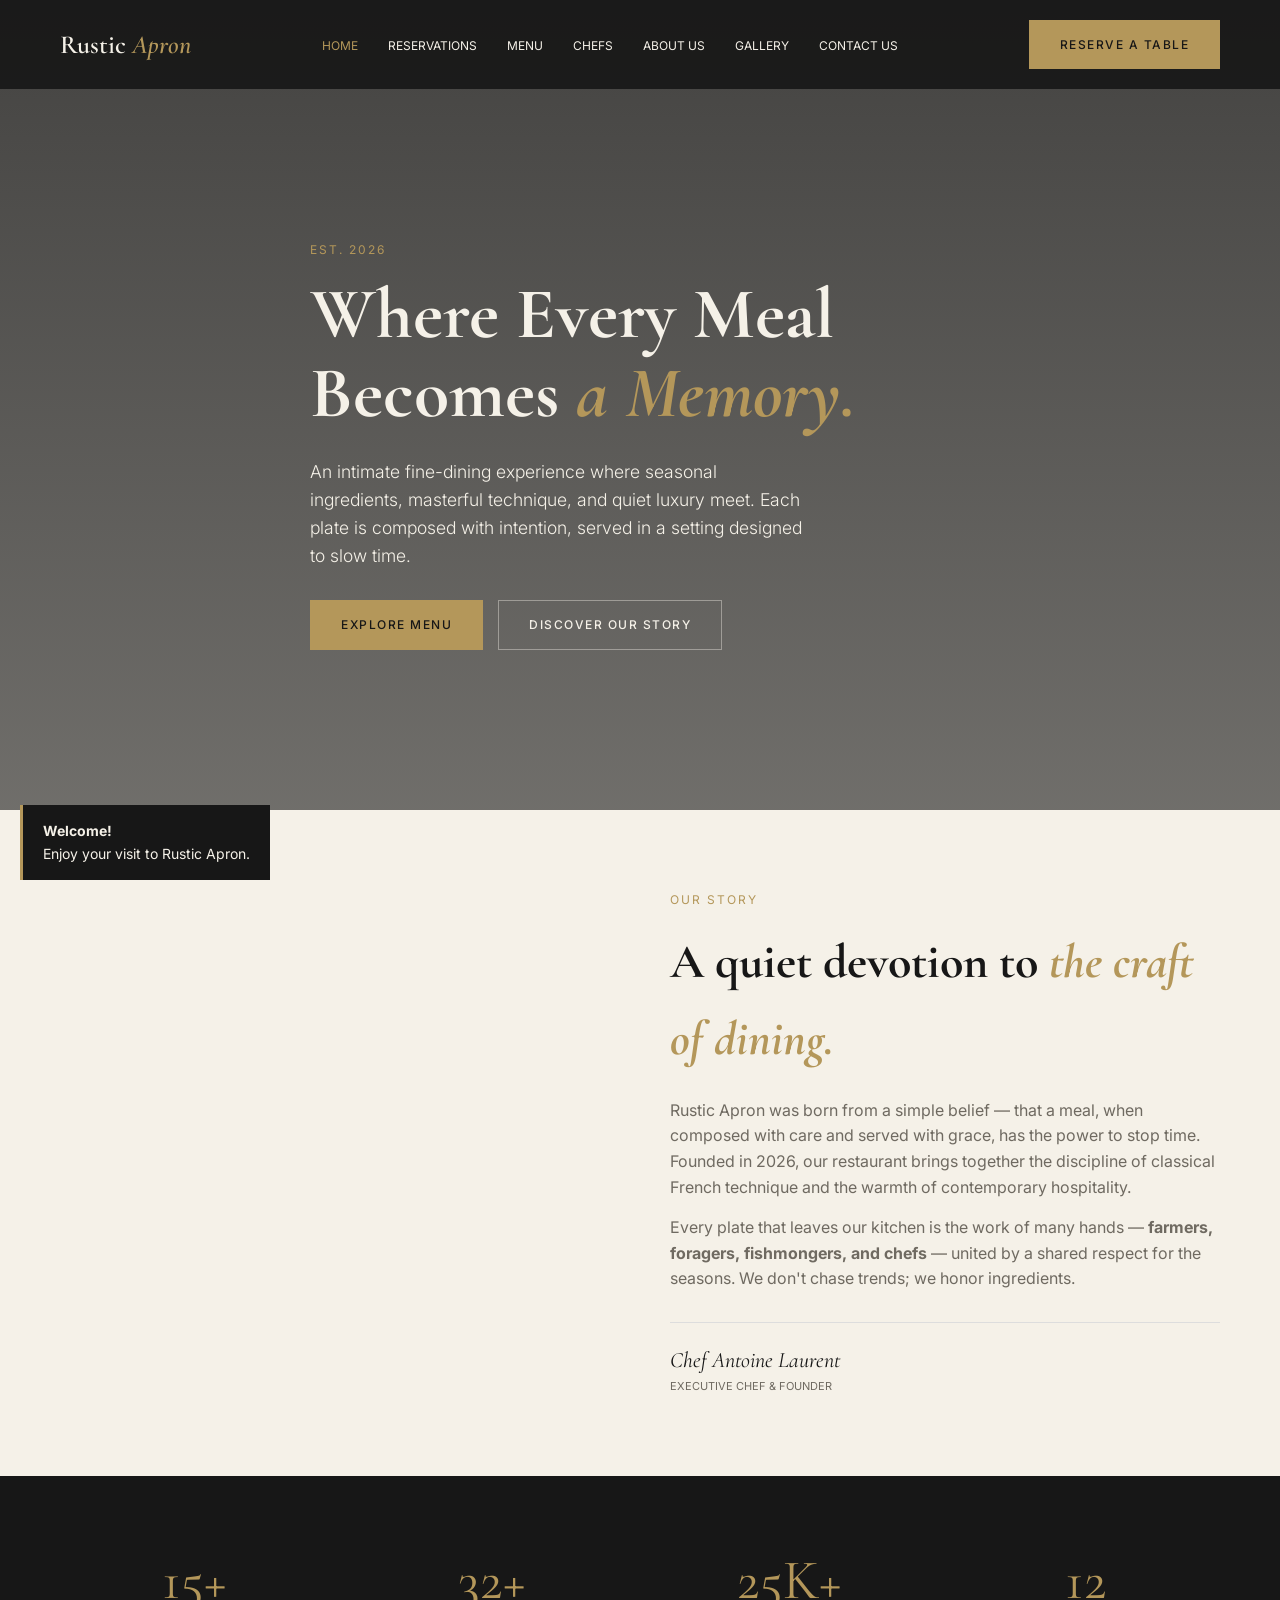
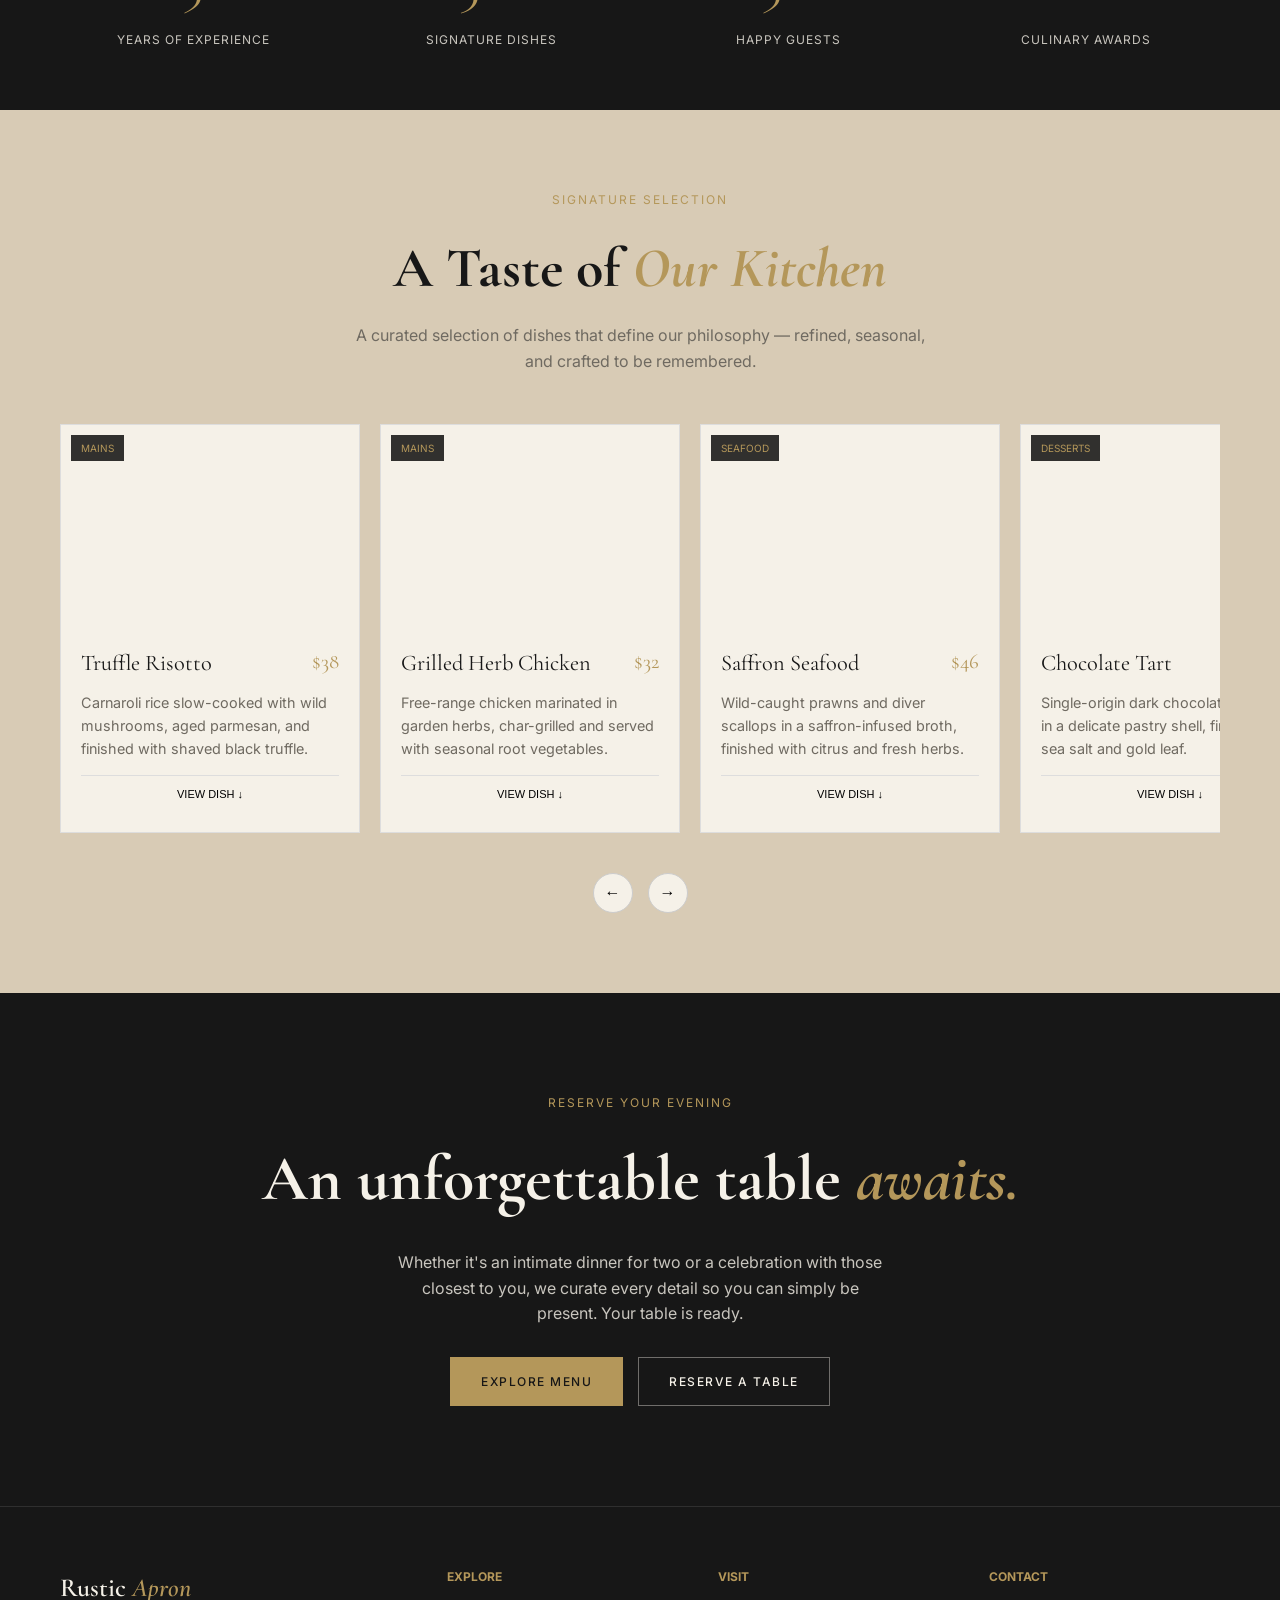
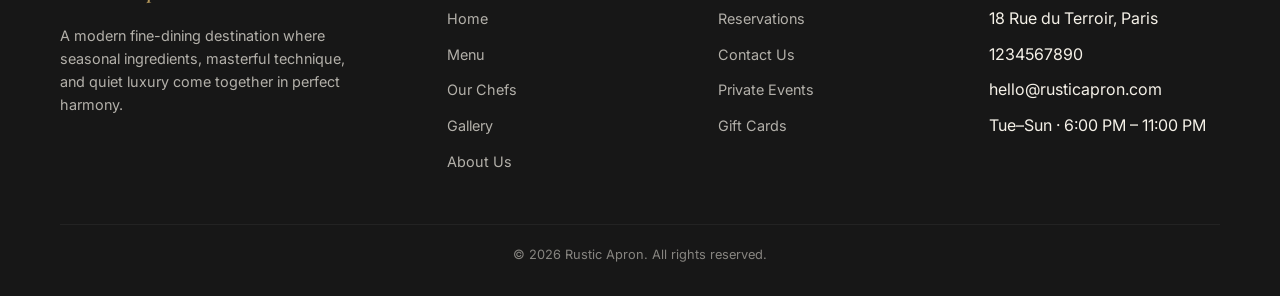
==== commit 1e6a4a02: "Contact & Reservation" ====
--- a/index.html
+++ b/index.html
@@ -1,2256 +1,599 @@
 <!DOCTYPE html>
 <html lang="en">
-
 <head>
-    <meta charset="UTF-8">
-    <meta name="viewport" content="width=device-width, initial-scale=1.0">
-
-    <title>Our Chefs</title>
-
-    <!-- Google Fonts -->
-    <link rel="preconnect" href="https://fonts.googleapis.com">
-    <link rel="preconnect" href="https://fonts.gstatic.com" crossorigin>
-
-    <link
-        href="https://fonts.googleapis.com/css2?family=Cormorant+Garamond:wght@400;500;600;700&family=Inter:wght@300;400;500;600;700&display=swap"
-        rel="stylesheet">
-
-
-    <link rel="stylesheet" href="https://cdnjs.cloudflare.com/ajax/libs/font-awesome/6.5.2/css/all.min.css">
-
-    <style>
-        /* =========================================
-           DESIGN SYSTEM
-        ========================================= */
-
-        :root {
-            --warm-ivory: #F5F1E8;
-            --deep-charcoal: #171717;
-            --warm-black: #24211E;
-            --muted-gold: #B4975A;
-            --warm-beige: #D8CBB5;
-            --charcoal: #202020;
-            --warm-gray: #6F6A61;
-            --soft-beige: #D9D0C2;
+  <meta charset="UTF-8">
+  <meta name="viewport" content="width=device-width, initial-scale=1.0">
+  <title>Rustic Apron — Fine Dining</title>
+  
+  <link href="https://fonts.googleapis.com/css2?family=Cormorant+Garamond:ital,wght@0,400;0,500;0,600;1,400&family=Inter:wght@300;400;500;600&display=swap" rel="stylesheet">
+  
+  <style>
+    :root {
+      --ivory: #F5F1E8;
+      --dark: #171717;
+      --gold: #B4975A;
+      --gray: #6F6A61;
+      --beige: #D8CBB5;
+      --head: 'Cormorant Garamond', serif;
+      --body: 'Inter', sans-serif;
+    }
+
+    * { margin: 0; padding: 0; box-sizing: border-box; }
+
+    body {
+      font-family: var(--body);
+      background: var(--ivory);
+      color: var(--dark);
+      line-height: 1.6;
+    }
+
+    .container { max-width: 1200px; margin: 0 auto; padding: 0 20px; }
+
+    .btn {
+      display: inline-block;
+      padding: 14px 30px;
+      font-size: 12px;
+      font-weight: 500;
+      letter-spacing: 1.5px;
+      text-transform: uppercase;
+      border: 1px solid var(--gold);
+      cursor: pointer;
+      transition: 0.3s;
+      text-decoration: none;
+    }
+    .btn-primary { background: var(--gold); color: var(--dark); }
+    .btn-primary:hover { background: transparent; color: var(--gold); }
+    .btn-outline { color: var(--gold); background: transparent; }
+    .btn-outline:hover { background: var(--gold); color: var(--dark); }
+    .btn-light { border-color: rgba(245,241,232,0.4); color: var(--ivory); }
+    .btn-light:hover { background: var(--ivory); color: var(--dark); }
+
+    
+    nav {
+      position: fixed; top: 0; width: 100%; z-index: 100;
+      background: rgba(23, 23, 23, 0.9);
+      padding: 20px 0;
+      transition: 0.3s;
+    }
+    nav.scrolled { padding: 12px 0; background: rgba(23, 23, 23, 0.98); }
+    .nav-inner { display: flex; justify-content: space-between; align-items: center; }
+    .logo { font-family: var(--head); font-size: 26px; font-weight: 600; color: var(--ivory); text-decoration: none; }
+    .logo span { color: var(--gold); font-style: italic; }
+    .nav-links { display: flex; gap: 30px; list-style: none; }
+    .nav-links a { color: var(--ivory); text-decoration: none; font-size: 12px; text-transform: uppercase; transition: 0.3s; }
+    .nav-links a:hover, .nav-links a.active { color: var(--gold); }
+    .hamburger { display: none; font-size: 24px; color: var(--ivory); background: none; border: none; cursor: pointer; }
+
+    
+    .hero {
+      min-height: 90vh;
+      display: flex;
+      align-items: center;
+      color: var(--ivory);
+      background: linear-gradient(rgba(23,23,23,0.8), rgba(23,23,23,0.6)), url('https://images.unsplash.com/photo-1414235077428-338989a2e8c0?ixlib=rb-4.0.3&auto=format&fit=crop&w=1920&q=80') center/cover;
+      padding-top: 80px;
+    }
+    .hero-content { max-width: 700px; }
+    .eyebrow { font-size: 12px; letter-spacing: 2px; text-transform: uppercase; color: var(--gold); display: block; margin-bottom: 15px; }
+    .hero h1 { font-family: var(--head); font-size: clamp(2.5rem, 6vw, 4.5rem); line-height: 1.1; margin-bottom: 25px; }
+    .hero h1 em { color: var(--gold); font-style: italic; }
+    .hero p { font-size: 1.1rem; font-weight: 300; margin-bottom: 30px; max-width: 500px; }
+    .hero-actions { display: flex; gap: 15px; }
+
+    
+    .intro { padding: 80px 0; }
+    .intro-grid { display: grid; grid-template-columns: 1fr 1fr; gap: 60px; align-items: center; }
+    .intro-img img { width: 100%; height: 500px; object-fit: cover; display: block; }
+    .intro-content h2 { font-family: var(--head); font-size: clamp(2rem, 4vw, 3rem); margin: 15px 0 20px; }
+    .intro-content h2 em { color: var(--gold); font-style: italic; }
+    .intro-content p { color: var(--gray); margin-bottom: 15px; }
+    .intro-sign { margin-top: 30px; border-top: 1px solid #ddd; padding-top: 20px; }
+    .intro-sign .name { font-family: var(--head); font-size: 22px; font-style: italic; }
+    .intro-sign .role { font-size: 11px; text-transform: uppercase; color: var(--gray); }
+
+    
+    .stats { background: var(--dark); color: var(--ivory); padding: 60px 0; }
+    .stats-grid { display: grid; grid-template-columns: repeat(4, 1fr); gap: 30px; text-align: center; }
+    .stat-num { font-family: var(--head); font-size: 3.5rem; color: var(--gold); margin-bottom: 5px; }
+    .stat-label { font-size: 12px; text-transform: uppercase; letter-spacing: 1px; opacity: 0.8; }
+
+    
+    .featured { background: var(--beige); padding: 80px 0; }
+    .featured-header { text-align: center; margin-bottom: 50px; }
+    .featured-header h2 { font-family: var(--head); font-size: clamp(2rem, 5vw, 3.5rem); margin: 15px 0 10px; }
+    .featured-header h2 em { color: var(--gold); font-style: italic; }
+    .featured-header p { color: var(--gray); max-width: 600px; margin: 0 auto; }
+    
+    .carousel-container { overflow-x: auto; display: flex; gap: 20px; scroll-behavior: smooth; padding-bottom: 20px; }
+    .carousel-container::-webkit-scrollbar { display: none; }
+    
+    .dish-card { flex: 0 0 300px; background: var(--ivory); border: 1px solid #ddd; display: flex; flex-direction: column; }
+    .dish-img { height: 200px; overflow: hidden; position: relative; }
+    .dish-img img { width: 100%; height: 100%; object-fit: cover; }
+    .dish-tag { position: absolute; top: 10px; left: 10px; background: rgba(0,0,0,0.8); color: var(--gold); padding: 5px 10px; font-size: 10px; text-transform: uppercase; }
+    .dish-body { padding: 20px; display: flex; flex-direction: column; flex-grow: 1; }
+    .dish-head { display: flex; justify-content: space-between; margin-bottom: 10px; }
+    .dish-name { font-family: var(--head); font-size: 1.4rem; }
+    .dish-price { font-family: var(--head); font-size: 1.3rem; color: var(--gold); }
+    .dish-desc { color: var(--gray); font-size: 0.9rem; margin-bottom: 15px; }
+    .dish-extra { max-height: 0; overflow: hidden; transition: max-height 0.3s ease; opacity: 0; }
+    .dish-card.active .dish-extra { max-height: 200px; opacity: 1; margin-bottom: 15px; }
+    .dish-extra h4 { font-size: 11px; text-transform: uppercase; color: var(--gold); margin-bottom: 5px; }
+    .dish-view-btn { margin-top: auto; background: none; border: none; border-top: 1px solid #ddd; padding: 12px 0; font-size: 11px; text-transform: uppercase; cursor: pointer; }
+    .arrow { transition: 0.3s; }
+    .dish-card.active .arrow { transform: rotate(180deg); }
+
+    .carousel-nav { display: flex; justify-content: center; gap: 15px; margin-top: 20px; }
+    .carousel-nav button { background: var(--ivory); border: 1px solid #ccc; width: 40px; height: 40px; border-radius: 50%; cursor: pointer; font-size: 16px; }
+    .carousel-nav button:hover { background: var(--gold); color: white; }
+
+    
+    .cta { background: var(--dark); color: var(--ivory); text-align: center; padding: 100px 0; }
+    .cta h2 { font-family: var(--head); font-size: clamp(2rem, 6vw, 4rem); margin: 15px 0 20px; }
+    .cta h2 em { color: var(--gold); font-style: italic; }
+    .cta p { max-width: 500px; margin: 0 auto 30px; opacity: 0.8; }
+    .cta-actions { display: flex; justify-content: center; gap: 15px; }
+
+    
+    footer { background: var(--dark); color: var(--ivory); padding: 60px 0 30px; border-top: 1px solid rgba(255,255,255,0.1); }
+    .footer-grid { display: grid; grid-template-columns: 1.5fr 1fr 1fr 1fr; gap: 40px; margin-bottom: 40px; }
+    .footer-brand p { margin: 15px 0; opacity: 0.7; font-size: 0.9rem; max-width: 300px; }
+    .footer-col h4 { font-size: 12px; text-transform: uppercase; color: var(--gold); margin-bottom: 20px; }
+    .footer-col ul { list-style: none; }
+    .footer-col ul li { margin-bottom: 10px; }
+    .footer-col ul li a { color: var(--ivory); opacity: 0.7; text-decoration: none; font-size: 0.9rem; }
+    .footer-col ul li a:hover { opacity: 1; color: var(--gold); }
+    .footer-bottom { border-top: 1px solid rgba(255,255,255,0.1); padding-top: 20px; text-align: center; font-size: 0.8rem; opacity: 0.5; }
+
+    
+    .mobile-menu { display: none; flex-direction: column; gap: 15px; position: fixed; top: 0; right: -100%; width: 250px; height: 100vh; background: var(--dark); padding: 60px 30px; z-index: 99; transition: right 0.3s; }
+    .mobile-menu.open { right: 0; }
+    .mobile-menu a { color: var(--ivory); text-decoration: none; font-size: 16px; }
+
+    
+    img { transition: opacity 0.5s ease; }
+
+    @media (max-width: 768px) {
+      .nav-links, .nav-cta-desktop { display: none; }
+      .hamburger { display: block; }
+      .mobile-menu { display: flex; } 
+      .intro-grid { grid-template-columns: 1fr; }
+      .stats-grid { grid-template-columns: 1fr 1fr; gap: 40px; }
+      .footer-grid { grid-template-columns: 1fr; gap: 30px; }
+      .hero-actions, .cta-actions { flex-direction: column; }
+      .hero-actions .btn, .cta-actions .btn { width: 100%; text-align: center; }
+    }
+  </style>
+</head>
+<body>
+
+  <nav id="navbar">
+    <div class="container nav-inner">
+      <a href="#home" class="logo">Rustic <span>Apron</span></a>
+      <ul class="nav-links">
+        <li><a href="#home" class="active">Home</a></li>
+        <li><a href="reservations.html" class="reserve-btn">Reservations</a></li>
+        <li><a href="menu.html">Menu</a></li>
+        <li><a href="chefs.html">Chefs</a></li>
+        <li><a href="about.html">About Us</a></li>
+        <li><a href="gallery.html">Gallery</a></li>
+        <li><a href="contact/contact.html">Contact Us</a></li>
+      </ul>
+      <a href="reservations.html" class="btn btn-primary nav-cta-desktop reserve-btn">Reserve a Table</a>
+      <button class="hamburger" id="hamburger">☰</button>
+    </div>
+  </nav>
+
+  <div class="mobile-menu" id="mobileMenu">
+    <a href="#home">Home</a>
+    <a href="reservations.html" class="reserve-btn">Reservations</a>
+    <a href="menu.html">Menu</a>
+    <a href="chefs.html">Chefs</a>
+    <a href="about.html">About Us</a>
+    <a href="gallery.html">Gallery</a>
+    <a href="contact/contact.html">Contact Us</a>
+  </div>
+
+  <main>
+    <section class="hero" id="home">
+      <div class="container hero-content">
+        <span class="eyebrow">EST. 2026</span>
+        <h1>Where Every Meal Becomes <em>a Memory.</em></h1>
+        <p>An intimate fine-dining experience where seasonal ingredients, masterful technique, and quiet luxury meet. Each plate is composed with intention, served in a setting designed to slow time.</p>
+        <div class="hero-actions">
+          <a href="menu.html" class="btn btn-primary">Explore Menu</a>
+          <a href="about.html" class="btn btn-light">Discover Our Story</a>
+        </div>
+      </div>
+    </section>
+
+    <section class="intro" id="intro">
+      <div class="container intro-grid">
+        <div class="intro-img">
+          <img src="https://images.unsplash.com/photo-1600891964599-f61ba0e24092?ixlib=rb-4.0.3&auto=format&fit=crop&w=900&q=80" alt="Chef plating">
+        </div>
+        <div class="intro-content">
+          <span class="eyebrow">Our Story</span>
+          <h2>A quiet devotion to <em>the craft of dining.</em></h2>
+          <p>Rustic Apron was born from a simple belief — that a meal, when composed with care and served with grace, has the power to stop time. Founded in 2026, our restaurant brings together the discipline of classical French technique and the warmth of contemporary hospitality.</p>
+          <p>Every plate that leaves our kitchen is the work of many hands — <strong>farmers, foragers, fishmongers, and chefs</strong> — united by a shared respect for the seasons. We don't chase trends; we honor ingredients.</p>
+          <div class="intro-sign">
+            <div class="name">Chef Antoine Laurent</div>
+            <div class="role">Executive Chef & Founder</div>
+          </div>
+        </div>
+      </div>
+    </section>
+
+    <section class="stats">
+      <div class="container stats-grid">
+        <div>
+          <div class="stat-num" data-target="15" data-suffix="+">0</div>
+          <div class="stat-label">Years of Experience</div>
+        </div>
+        <div>
+          <div class="stat-num" data-target="40" data-suffix="+">0</div>
+          <div class="stat-label">Signature Dishes</div>
+        </div>
+        <div>
+          <div class="stat-num" data-target="25" data-suffix="K+">0</div>
+          <div class="stat-label">Happy Guests</div>
+        </div>
+        <div>
+          <div class="stat-num" data-target="12" data-suffix="">0</div>
+          <div class="stat-label">Culinary Awards</div>
+        </div>
+      </div>
+    </section>
+
+    <section class="featured" id="featured">
+      <div class="container">
+        <div class="featured-header">
+          <span class="eyebrow">Signature Selection</span>
+          <h2>A Taste of <em>Our Kitchen</em></h2>
+          <p>A curated selection of dishes that define our philosophy — refined, seasonal, and crafted to be remembered.</p>
+        </div>
+        
+        <div class="carousel-container" id="carousel">
+          <div class="dish-card">
+            <div class="dish-img">
+              <img src="https://images.unsplash.com/photo-1476124369491-e7addf5db371?ixlib=rb-4.0.3&auto=format&fit=crop&w=600&q=80" alt="Risotto">
+              <div class="dish-tag">Mains</div>
+            </div>
+            <div class="dish-body">
+              <div class="dish-head">
+                <div class="dish-name">Truffle Risotto</div>
+                <div class="dish-price">$38</div>
+              </div>
+              <div class="dish-desc">Carnaroli rice slow-cooked with wild mushrooms, aged parmesan, and finished with shaved black truffle.</div>
+              <div class="dish-extra">
+                <h4>Pairing & Notes</h4>
+                <p>Best paired with a mature Barolo. The earthy depth of the truffle finds its match in the wine's bright acidity.</p>
+              </div>
+              <button class="dish-view-btn">View Dish <span class="arrow">↓</span></button>
+            </div>
+          </div>
+
+          <div class="dish-card">
+            <div class="dish-img">
+              <img src="https://images.unsplash.com/photo-1544025162-d76694265947?ixlib=rb-4.0.3&auto=format&fit=crop&w=600&q=80" alt="Chicken">
+              <div class="dish-tag">Mains</div>
+            </div>
+            <div class="dish-body">
+              <div class="dish-head">
+                <div class="dish-name">Grilled Herb Chicken</div>
+                <div class="dish-price">$32</div>
+              </div>
+              <div class="dish-desc">Free-range chicken marinated in garden herbs, char-grilled and served with seasonal root vegetables.</div>
+              <div class="dish-extra">
+                <h4>Pairing & Notes</h4>
+                <p>Served with a Pinot Noir from the Côte de Nuits. The herb marinade mirrors the wine's earthy notes.</p>
+              </div>
+              <button class="dish-view-btn">View Dish <span class="arrow">↓</span></button>
+            </div>
+          </div>
+
+          <div class="dish-card">
+            <div class="dish-img">
+              <img src="https://images.unsplash.com/photo-1559847844-5315695dadae?ixlib=rb-4.0.3&auto=format&fit=crop&w=600&q=80" alt="Seafood">
+              <div class="dish-tag">Seafood</div>
+            </div>
+            <div class="dish-body">
+              <div class="dish-head">
+                <div class="dish-name">Saffron Seafood</div>
+                <div class="dish-price">$46</div>
+              </div>
+              <div class="dish-desc">Wild-caught prawns and diver scallops in a saffron-infused broth, finished with citrus and fresh herbs.</div>
+              <div class="dish-extra">
+                <h4>Pairing & Notes</h4>
+                <p>Complemented by a chilled Chablis. The bright minerality cuts through the saffron's richness.</p>
+              </div>
+              <button class="dish-view-btn">View Dish <span class="arrow">↓</span></button>
+            </div>
+          </div>
+
+          <div class="dish-card">
+            <div class="dish-img">
+              <img src="https://images.unsplash.com/photo-1606313564200-e75d5e30476c?ixlib=rb-4.0.3&auto=format&fit=crop&w=600&q=80" alt="Dessert">
+              <div class="dish-tag">Desserts</div>
+            </div>
+            <div class="dish-body">
+              <div class="dish-head">
+                <div class="dish-name">Chocolate Tart</div>
+                <div class="dish-price">$18</div>
+              </div>
+              <div class="dish-desc">Single-origin dark chocolate ganache in a delicate pastry shell, finished with sea salt and gold leaf.</div>
+              <div class="dish-extra">
+                <h4>Pairing & Notes</h4>
+                <p>Served with a glass of Banyuls or aged tawny port. The bittersweet chocolate finds its match in the wine.</p>
+              </div>
+              <button class="dish-view-btn">View Dish <span class="arrow">↓</span></button>
+            </div>
+          </div>
+        </div>
+
+        <div class="carousel-nav">
+          <button id="prevBtn">←</button>
+          <button id="nextBtn">→</button>
+        </div>
+      </div>
+    </section>
+
+    <section class="cta">
+      <div class="container">
+        <span class="eyebrow">Reserve Your Evening</span>
+        <h2>An unforgettable table <em>awaits.</em></h2>
+        <p>Whether it's an intimate dinner for two or a celebration with those closest to you, we curate every detail so you can simply be present. Your table is ready.</p>
+        <div class="cta-actions">
+          <a href="menu.html" class="btn btn-primary">Explore Menu</a>
+          <a href="reservations.html" class="btn btn-light reserve-btn">Reserve a Table</a>
+        </div>
+      </div>
+    </section>
+  </main>
+
+  <footer id="contact">
+    <div class="container">
+      <div class="footer-grid">
+        <div class="footer-brand">
+          <a href="#home" class="logo">Rustic <span>Apron</span></a>
+          <p>A modern fine-dining destination where seasonal ingredients, masterful technique, and quiet luxury come together in perfect harmony.</p>
+        </div>
+        <div class="footer-col">
+          <h4>Explore</h4>
+          <ul>
+            <li><a href="#home">Home</a></li>
+            <li><a href="menu.html">Menu</a></li>
+            <li><a href="chefs.html">Our Chefs</a></li>
+            <li><a href="gallery.html">Gallery</a></li>
+            <li><a href="about.html">About Us</a></li>
+          </ul>
+        </div>
+        <div class="footer-col">
+          <h4>Visit</h4>
+          <ul>
+            <li><a href="reservations.html" class="reserve-btn">Reservations</a></li>
+            <li><a href="contact/contact.html">Contact Us</a></li>
+            <li><a href="#">Private Events</a></li>
+            <li><a href="#">Gift Cards</a></li>
+          </ul>
+        </div>
+        <div class="footer-col">
+          <h4>Contact</h4>
+          <ul>
+            <li>18 Rue du Terroir, Paris</li>
+            <li>1234567890</li>
+            <li>hello@rusticapron.com</li>
+            <li>Tue–Sun · 6:00 PM – 11:00 PM</li>
+          </ul>
+        </div>
+      </div>
+      <div class="footer-bottom">
+        &copy; <span id="year"></span> Rustic Apron. All rights reserved.
+      </div>
+    </div>
+  </footer>
+
+  <script>
+    
+    document.getElementById('year').textContent = new Date().getFullYear();
+
+    
+    const welcomeMsg = document.createElement('div');
+    welcomeMsg.style.cssText = 'position:fixed;bottom:20px;left:20px;background:#171717;color:#F5F1E8;padding:15px 20px;border-left:3px solid #B4975A;z-index:100;transform:translateX(-150%);transition:transform 0.4s ease;max-width:300px;font-size:14px;';
+    welcomeMsg.innerHTML = '<strong>Welcome!</strong><br>Enjoy your visit to Rustic Apron.';
+    document.body.appendChild(welcomeMsg);
+    
+    setTimeout(() => { welcomeMsg.style.transform = 'translateX(0)'; }, 500);
+    setTimeout(() => { welcomeMsg.style.transform = 'translateX(-150%)'; }, 5000);
+
+    
+    const images = document.querySelectorAll('img');
+    images.forEach(img => {
+      img.style.opacity = '0';
+      if(img.complete) {
+        img.style.opacity = '1';
+      } else {
+        img.onload = function() {
+          img.style.opacity = '1';
+        };
+      }
+    });
+
+    
+    const backBtn = document.createElement('button');
+    backBtn.innerHTML = '↑';
+    backBtn.style.cssText = 'position:fixed;bottom:20px;right:20px;background:#B4975A;color:#171717;border:none;width:40px;height:40px;border-radius:50%;font-size:20px;cursor:pointer;opacity:0;pointer-events:none;transition:0.3s;z-index:99;';
+    document.body.appendChild(backBtn);
+    
+    backBtn.addEventListener('click', () => {
+      window.scrollTo({ top: 0, behavior: 'smooth' });
+    });
+
+    
+    const ham = document.getElementById('hamburger');
+    const mobileMenu = document.getElementById('mobileMenu');
+    
+    function toggleMenu() {
+      mobileMenu.classList.toggle('open');
+    }
+    ham.addEventListener('click', toggleMenu);
+    
+    
+    document.querySelectorAll('.mobile-menu a').forEach(link => {
+      link.addEventListener('click', () => mobileMenu.classList.remove('open'));
+    });
+
+    
+    document.addEventListener('click', function(e) {
+      if (mobileMenu.classList.contains('open') && 
+          !mobileMenu.contains(e.target) && 
+          !ham.contains(e.target)) {
+        mobileMenu.classList.remove('open');
+      }
+    });
+
+    
+    const navbar = document.getElementById('navbar');
+    const navLinks = document.querySelectorAll('.nav-links a');
+    const sections = document.querySelectorAll('section[id], footer[id]');
+
+    window.addEventListener('scroll', () => {
+      if(window.scrollY > 50) {
+        navbar.classList.add('scrolled');
+      } else {
+        navbar.classList.remove('scrolled');
+      }
+
+      if(window.scrollY > 200) {
+        backBtn.style.opacity = '1';
+        backBtn.style.pointerEvents = 'auto';
+      } else {
+        backBtn.style.opacity = '0';
+        backBtn.style.pointerEvents = 'none';
+      }
+
+      let current = '';
+      sections.forEach(sec => {
+        if(window.scrollY >= sec.offsetTop - 150) {
+          current = sec.getAttribute('id');
         }
-
-
-        /* =========================================
-           RESET
-        ========================================= */
-
-        * {
-            margin: 0;
-            padding: 0;
-            box-sizing: border-box;
+      });
+      
+      navLinks.forEach(a => {
+        a.classList.remove('active');
+        if(a.getAttribute('href') === '#' + current) {
+          a.classList.add('active');
         }
-
-        html {
-            scroll-behavior: smooth;
+      });
+    });
+
+    
+    document.querySelectorAll('a[href^="#"]').forEach(link => {
+      link.addEventListener('click', function(e) {
+        const targetId = this.getAttribute('href');
+        if(targetId.length > 1) {
+          e.preventDefault();
+          const targetEl = document.querySelector(targetId);
+          if(targetEl) {
+            const topPos = targetEl.offsetTop - 80;
+            window.scrollTo({ top: topPos, behavior: 'smooth' });
+          }
         }
-
-        body {
-            background-color: var(--warm-ivory);
-            color: var(--charcoal);
-            font-family: "Inter", sans-serif;
+      });
+    });
+
+    
+    const dishCards = document.querySelectorAll('.dish-card');
+    dishCards.forEach(card => {
+      const btn = card.querySelector('.dish-view-btn');
+      btn.addEventListener('click', function() {
+        const isActive = card.classList.contains('active');
+        
+        dishCards.forEach(c => c.classList.remove('active'));
+        
+        if(!isActive) {
+          card.classList.add('active');
         }
-
-        button {
-            font-family: "Inter", sans-serif;
+      });
+    });
+
+    
+    const carousel = document.getElementById('carousel');
+    const nextBtn = document.getElementById('nextBtn');
+    const prevBtn = document.getElementById('prevBtn');
+    
+    function scrollCarousel(dir) {
+      const cardWidth = carousel.querySelector('.dish-card').offsetWidth + 20;
+      carousel.scrollBy({ left: cardWidth * dir, behavior: 'smooth' });
+    }
+
+    nextBtn.addEventListener('click', () => scrollCarousel(1));
+    prevBtn.addEventListener('click', () => scrollCarousel(-1));
+
+    let autoScrollInterval = setInterval(() => scrollCarousel(1), 4000);
+    
+    function resetAutoScroll() {
+      clearInterval(autoScrollInterval);
+      autoScrollInterval = setInterval(() => scrollCarousel(1), 4000);
+    }
+    
+    nextBtn.addEventListener('click', resetAutoScroll);
+    prevBtn.addEventListener('click', resetAutoScroll);
+
+    
+    document.querySelectorAll('.reserve-btn').forEach(btn => {
+      btn.addEventListener('click', function(e) {
+        if(!confirm('You are about to go to our reservation page. Continue?')) {
+          e.preventDefault();
         }
-
-
-        /* =========================================
-           CHEF SECTION
-        ========================================= */
-
-        .chefs-section {
-            width: 100%;
-            padding: 100px 7%;
-            background-color: var(--warm-ivory);
+      });
+    });
+
+    
+    const stats = document.querySelectorAll('.stat-num');
+    const observer = new IntersectionObserver((entries) => {
+      entries.forEach(entry => {
+        if (entry.isIntersecting) {
+          let el = entry.target;
+          let target = +el.dataset.target;
+          let suffix = el.dataset.suffix;
+          let count = 0;
+          let interval = setInterval(() => {
+            count += Math.ceil(target / 20);
+            if (count >= target) {
+              el.innerText = target + suffix;
+              clearInterval(interval);
+            } else {
+              el.innerText = count + suffix;
+            }
+          }, 50);
+          observer.unobserve(el);
         }
-
-        .chefs-container {
-            max-width: 1250px;
-            margin: auto;
-        }
-
-
-        /* =========================================
-           SECTION HEADER
-        ========================================= */
-
-        .section-header {
-            text-align: center;
-            max-width: 700px;
-            margin: 0 auto 60px;
-        }
-
-        .section-label {
-            color: var(--muted-gold);
-            font-size: 13px;
-            font-weight: 600;
-            letter-spacing: 3px;
-            text-transform: uppercase;
-            margin-bottom: 15px;
-        }
-
-        .section-title {
-            font-family: "Cormorant Garamond", serif;
-            font-size: clamp(42px, 5vw, 64px);
-            font-weight: 600;
-            line-height: 1;
-            color: var(--charcoal);
-            margin-bottom: 20px;
-        }
-
-        .section-description {
-            color: var(--warm-gray);
-            font-size: 15px;
-            line-height: 1.8;
-            font-weight: 400;
-        }
-
-
-        /* =========================================
-           CHEF GRID
-        ========================================= */
-
-        .chef-grid {
-            display: grid;
-            grid-template-columns: repeat(4, 1fr);
-            gap: 25px;
-        }
-
-
-        /* =========================================
-           CHEF CARD
-        ========================================= */
-
-        .chef-card {
-            position: relative;
-            background-color: var(--warm-black);
-            overflow: hidden;
-            cursor: pointer;
-            transition: transform 0.4s ease, box-shadow 0.4s ease;
-        }
-
-        .chef-card:hover {
-            transform: translateY(-8px);
-            box-shadow: 0 20px 45px rgba(23, 23, 23, 0.18);
-        }
-
-
-        /* =========================================
-           CHEF IMAGE
-        ========================================= */
-
-        .chef-image {
-            position: relative;
-            width: 100%;
-            height: 380px;
-            overflow: hidden;
-            background-color: var(--warm-beige);
-        }
-
-        .chef-image img {
-            width: 100%;
-            height: 100%;
-            object-fit: cover;
-            display: block;
-            transition: transform 0.6s ease;
-        }
-
-        .chef-card:hover .chef-image img {
-            transform: scale(1.06);
-        }
-
-
-        /* Image overlay */
-
-        .chef-image::after {
-            content: "";
-            position: absolute;
-            inset: 0;
-            background: linear-gradient(to top,
-                    rgba(23, 23, 23, 0.7),
-                    transparent 50%);
-            opacity: 0.7;
-            transition: opacity 0.4s ease;
-        }
-
-        .chef-card:hover .chef-image::after {
-            opacity: 0.9;
-        }
-
-
-        /* =========================================
-           CHEF CONTENT
-        ========================================= */
-
-        .chef-content {
-            padding: 25px;
-            background-color: var(--warm-black);
-        }
-
-        .chef-role {
-            color: var(--muted-gold);
-            font-size: 11px;
-            font-weight: 600;
-            letter-spacing: 2px;
-            text-transform: uppercase;
-            margin-bottom: 8px;
-        }
-
-        .chef-name {
-            font-family: "Cormorant Garamond", serif;
-            color: var(--warm-ivory);
-            font-size: 30px;
-            font-weight: 600;
-            line-height: 1.1;
-            margin-bottom: 15px;
-        }
-
-        .chef-short-description {
-            color: var(--soft-beige);
-            font-size: 13px;
-            line-height: 1.7;
-            margin-bottom: 20px;
-        }
-
-
-        /* =========================================
-           VIEW PROFILE BUTTON
-        ========================================= */
-
-        .view-profile {
-            display: inline-flex;
-            align-items: center;
-            gap: 10px;
-
-            background: transparent;
-            border: none;
-
-            color: var(--muted-gold);
-            font-size: 12px;
-            font-weight: 600;
-            letter-spacing: 1.5px;
-            text-transform: uppercase;
-
-            cursor: pointer;
-            padding: 0;
-        }
-
-        .view-profile span {
-            transition: transform 0.3s ease;
-        }
-
-        .view-profile:hover span {
-            transform: translateX(5px);
-        }
-
-
-        /* =========================================
-           PROFILE MODAL
-        ========================================= */
-
-        .profile-modal {
-            position: fixed;
-            inset: 0;
-
-            display: flex;
-            align-items: center;
-            justify-content: center;
-
-            padding: 25px;
-
-            background-color: rgba(23, 23, 23, 0.85);
-
-            opacity: 0;
-            visibility: hidden;
-
-            transition: opacity 0.35s ease, visibility 0.35s ease;
-
-            z-index: 1000;
-        }
-
-        .profile-modal.active {
-            opacity: 1;
-            visibility: visible;
-        }
-
-
-        /* =========================================
-           PROFILE BOX
-        ========================================= */
-
-        .profile-box {
-            position: relative;
-
-            width: 100%;
-            max-width: 950px;
-            max-height: 90vh;
-
-            overflow: auto;
-
-            display: grid;
-            grid-template-columns: 0.85fr 1.15fr;
-
-            background-color: var(--warm-ivory);
-
-            transform: translateY(30px) scale(0.98);
-
-            transition: transform 0.4s ease;
-        }
-
-        .profile-modal.active .profile-box {
-            transform: translateY(0) scale(1);
-        }
-
-
-        /* =========================================
-           PROFILE IMAGE
-        ========================================= */
-
-        .profile-image {
-            min-height: 520px;
-            background-color: var(--warm-beige);
-        }
-
-        .profile-image img {
-            width: 100%;
-            height: 100%;
-            min-height: 520px;
-            object-fit: cover;
-            display: block;
-        }
-
-
-        /* =========================================
-           PROFILE DETAILS
-        ========================================= */
-
-        .profile-details {
-            padding: 60px 55px;
-            position: relative;
-        }
-
-        .profile-label {
-            color: var(--muted-gold);
-            font-size: 11px;
-            font-weight: 600;
-            letter-spacing: 2.5px;
-            text-transform: uppercase;
-            margin-bottom: 12px;
-        }
-
-        .profile-name {
-            font-family: "Cormorant Garamond", serif;
-            color: var(--charcoal);
-            font-size: clamp(42px, 5vw, 58px);
-            font-weight: 600;
-            line-height: 0.95;
-            margin-bottom: 25px;
-        }
-
-        .profile-description {
-            color: var(--warm-gray);
-            font-size: 14px;
-            line-height: 1.9;
-            margin-bottom: 30px;
-        }
-
-
-        /* =========================================
-           CHEF DETAILS
-        ========================================= */
-
-        .chef-details {
-            border-top: 1px solid var(--soft-beige);
-            border-bottom: 1px solid var(--soft-beige);
-
-            padding: 20px 0;
-
-            display: grid;
-            grid-template-columns: repeat(2, 1fr);
-            gap: 20px;
-
-            margin-bottom: 30px;
-        }
-
-        .detail-item small {
-            display: block;
-            color: var(--warm-gray);
-            font-size: 10px;
-            text-transform: uppercase;
-            letter-spacing: 1.5px;
-            margin-bottom: 5px;
-        }
-
-        .detail-item strong {
-            color: var(--charcoal);
-            font-size: 13px;
-            font-weight: 600;
-        }
-
-
-        /* =========================================
-           CLOSE BUTTON
-        ========================================= */
-
-        .close-modal {
-            position: absolute;
-
-            top: 20px;
-            right: 20px;
-
-            width: 40px;
-            height: 40px;
-
-            border: 1px solid var(--soft-beige);
-            background-color: var(--warm-ivory);
-
-            color: var(--charcoal);
-
-            font-size: 20px;
-
-            cursor: pointer;
-
-            display: flex;
-            align-items: center;
-            justify-content: center;
-
-            transition: all 0.3s ease;
-
-            z-index: 2;
-        }
-
-        .close-modal:hover {
-            background-color: var(--deep-charcoal);
-            color: var(--warm-ivory);
-            border-color: var(--deep-charcoal);
-        }
-
-
-        /* =========================================
-           MODAL NAVIGATION
-        ========================================= */
-
-        .profile-navigation {
-            display: flex;
-            align-items: center;
-            justify-content: space-between;
-            gap: 15px;
-        }
-
-        .nav-chef {
-            border: none;
-            background: transparent;
-
-            color: var(--charcoal);
-
-            font-size: 11px;
-            font-weight: 600;
-            letter-spacing: 1.5px;
-            text-transform: uppercase;
-
-            cursor: pointer;
-
-            transition: color 0.3s ease;
-        }
-
-        .nav-chef:hover {
-            color: var(--muted-gold);
-        }
-
-        .profile-number {
-            color: var(--warm-gray);
-            font-size: 11px;
-            letter-spacing: 1px;
-        }
-
-
-        /* =========================================
-           RESPONSIVE DESIGN
-        ========================================= */
-
-        @media (max-width: 1100px) {
-
-            .chef-grid {
-                grid-template-columns: repeat(2, 1fr);
-            }
-
-            .chef-image {
-                height: 420px;
-            }
-        }
-
-
-        @media (max-width: 750px) {
-
-            .chefs-section {
-                padding: 75px 6%;
-            }
-
-            .section-header {
-                margin-bottom: 45px;
-            }
-
-            .chef-grid {
-                grid-template-columns: 1fr;
-                gap: 20px;
-            }
-
-            .chef-image {
-                height: 450px;
-            }
-
-            .profile-box {
-                grid-template-columns: 1fr;
-                max-height: 90vh;
-            }
-
-            .profile-image {
-                min-height: 300px;
-                height: 300px;
-            }
-
-            .profile-image img {
-                min-height: 300px;
-            }
-
-            .profile-details {
-                padding: 45px 30px 35px;
-            }
-
-            .profile-name {
-                font-size: 45px;
-            }
-        }
-
-
-        @media (max-width: 450px) {
-
-            .chefs-section {
-                padding: 60px 5%;
-            }
-
-            .chef-image {
-                height: 400px;
-            }
-
-            .chef-content {
-                padding: 22px;
-            }
-
-            .chef-name {
-                font-size: 27px;
-            }
-
-            .profile-details {
-                padding: 40px 22px 30px;
-            }
-
-            .profile-image {
-                height: 260px;
-                min-height: 260px;
-            }
-
-            .profile-image img {
-                min-height: 260px;
-            }
-
-            .chef-details {
-                grid-template-columns: 1fr;
-            }
-        }
-
-
-        /* =========================================
-   FIXED NAVBAR
-========================================= */
-
-        .navbar {
-            position: fixed;
-            top: 0;
-            left: 0;
-
-            width: 100%;
-            height: 88px;
-
-            background: rgba(23, 23, 23, 0.97);
-
-            border-bottom: 1px solid rgba(255, 255, 255, 0.05);
-
-            z-index: 1500;
-        }
-
-
-        .nav-container {
-
-            width: 100%;
-            height: 100%;
-
-            padding: 0 4.5%;
-
-            display: flex;
-            align-items: center;
-            justify-content: space-between;
-
-            gap: 30px;
-        }
-
-
-        /* =========================================
-   LOGO
-========================================= */
-
-        .logo {
-
-            color: #F5F1E8;
-
-            text-decoration: none;
-
-            font-family: "Cormorant Garamond", serif;
-
-            font-size: 28px;
-
-            font-weight: 700;
-
-            white-space: nowrap;
-        }
-
-
-        .logo span {
-
-            color: #B4975A;
-
-            font-style: italic;
-        }
-
-
-        /* =========================================
-   NAVIGATION LINKS
-========================================= */
-
-        .nav-links {
-
-            display: flex;
-
-            align-items: center;
-
-            justify-content: center;
-
-            gap: 34px;
-
-            margin-left: auto;
-        }
-
-
-        .nav-links a {
-
-            position: relative;
-
-            color: #E9E5DC;
-
-            text-decoration: none;
-
-            font-family: "Inter", sans-serif;
-
-            font-size: 12px;
-
-            font-weight: 600;
-
-            letter-spacing: 1.4px;
-
-            text-transform: uppercase;
-
-            padding: 34px 0 31px;
-
-            transition: 0.3s ease;
-        }
-
-
-        /* GOLD UNDERLINE */
-
-        .nav-links a::after {
-
-            content: "";
-
-            position: absolute;
-
-            left: 0;
-
-            bottom: 25px;
-
-            width: 0;
-
-            height: 1px;
-
-            background: #B4975A;
-
-            transition: width 0.3s ease;
-        }
-
-
-        .nav-links a:hover {
-
-            color: #F5F1E8;
-        }
-
-
-        .nav-links a:hover::after {
-
-            width: 100%;
-        }
-
-
-        .nav-links a.active {
-
-            color: #F5F1E8;
-        }
-
-
-        .nav-links a.active::after {
-
-            width: 100%;
-        }
-
-
-        /* =========================================
-   RESERVE BUTTON
-========================================= */
-
-        .reserve-btn {
-
-            display: inline-flex;
-
-            align-items: center;
-
-            justify-content: center;
-
-            min-width: 176px;
-
-            height: 44px;
-
-            padding: 0 22px;
-
-            background: #B4975A;
-
-            color: #171717;
-
-            text-decoration: none;
-
-            border: 1px solid #B4975A;
-
-            font-family: "Inter", sans-serif;
-
-            font-size: 11px;
-
-            font-weight: 600;
-
-            letter-spacing: 1.7px;
-
-            text-transform: uppercase;
-
-            white-space: nowrap;
-
-            transition: 0.3s ease;
-        }
-
-
-        .reserve-btn:hover {
-
-            background: transparent;
-
-            color: #F5F1E8;
-        }
-
-
-        /* =========================================
-   IMPORTANT
-   SPACE FOR FIXED NAVBAR
-========================================= */
-
-        body {
-
-            padding-top: 88px;
-        }
-
-        /* =========================================
-   FOOTER
-========================================= */
-
-        .footer {
-
-            width: 100%;
-
-            background: #171717;
-
-            color: #C7C2B9;
-
-            padding: 72px 5% 24px;
-        }
-
-
-        .footer-container {
-
-            max-width: 1250px;
-
-            margin: auto;
-        }
-
-
-        /* =========================================
-   FOOTER MAIN
-========================================= */
-
-        .footer-main {
-
-            display: grid;
-
-            grid-template-columns:
-                1.45fr 1fr 1fr 1.2fr;
-
-            gap: 70px;
-
-            padding-bottom: 70px;
-        }
-
-
-        /* =========================================
-   FOOTER BRAND
-========================================= */
-
-        .footer-brand {
-
-            max-width: 330px;
-        }
-
-
-        .footer-logo {
-
-            color: #F5F1E8;
-
-            font-family: "Cormorant Garamond", serif;
-
-            font-size: 27px;
-
-            font-weight: 700;
-
-            margin-bottom: 12px;
-        }
-
-
-        .footer-logo span {
-
-            color: #B4975A;
-
-            font-style: italic;
-        }
-
-
-        .footer-description {
-
-            color: #AAA69F;
-
-            font-size: 14px;
-
-            line-height: 1.9;
-
-            margin-bottom: 26px;
-        }
-
-
-        /* =========================================
-   SOCIAL ICONS
-========================================= */
-
-        .social-links {
-
-            display: flex;
-
-            gap: 12px;
-        }
-
-
-        .social-links a {
-
-            width: 42px;
-
-            height: 42px;
-
-            border: 1px solid #3B3A38;
-
-            border-radius: 50%;
-
-            display: flex;
-
-            align-items: center;
-
-            justify-content: center;
-
-            color: #DDD8CF;
-
-            text-decoration: none;
-
-            font-size: 15px;
-
-            transition: 0.3s ease;
-        }
-
-
-        .social-links a:hover {
-
-            color: #B4975A;
-
-            border-color: #B4975A;
-
-            transform: translateY(-3px);
-        }
-
-
-        /* =========================================
-   FOOTER HEADINGS
-========================================= */
-
-        .footer-heading {
-
-            color: #B4975A;
-
-            font-size: 11px;
-
-            font-weight: 600;
-
-            letter-spacing: 3px;
-
-            text-transform: uppercase;
-
-            margin-bottom: 25px;
-        }
-
-
-        /* =========================================
-   FOOTER LINKS
-========================================= */
-
-        .footer-links {
-
-            list-style: none;
-
-            display: flex;
-
-            flex-direction: column;
-
-            gap: 17px;
-        }
-
-
-        .footer-links a {
-
-            color: #BBB7B0;
-
-            text-decoration: none;
-
-            font-size: 14px;
-
-            transition: 0.3s ease;
-        }
-
-
-        .footer-links a:hover {
-
-            color: #F5F1E8;
-        }
-
-
-        /* =========================================
-   CONTACT
-========================================= */
-
-        .contact-list {
-
-            list-style: none;
-
-            display: flex;
-
-            flex-direction: column;
-
-            gap: 17px;
-        }
-
-
-        .contact-list li {
-
-            display: flex;
-
-            align-items: flex-start;
-
-            gap: 12px;
-
-            color: #BBB7B0;
-
-            font-size: 14px;
-
-            line-height: 1.55;
-        }
-
-
-        .contact-list i {
-
-            width: 16px;
-
-            margin-top: 3px;
-
-            color: #B4975A;
-
-            font-size: 13px;
-
-            flex-shrink: 0;
-        }
-
-
-        /* =========================================
-   FOOTER BOTTOM
-========================================= */
-
-        .footer-bottom {
-
-            padding-top: 25px;
-
-            border-top: 1px solid #2D2C2A;
-
-            display: flex;
-
-            align-items: center;
-
-            justify-content: space-between;
-
-            gap: 20px;
-
-            color: #85817A;
-
-            font-size: 13px;
-        }
-
-
-        .footer-right {
-
-            text-align: right;
-        }
-
-
-        .footer-right a {
-
-            color: #AAA69F;
-
-            text-decoration: none;
-
-            transition: 0.3s ease;
-        }
-
-
-        .footer-right a:hover {
-
-            color: #B4975A;
-        }
-
-
-        /* =========================================
-   BACK TO TOP
-========================================= */
-
-        .back-to-top {
-
-            position: fixed;
-
-            right: 18px;
-
-            bottom: 18px;
-
-            z-index: 1600;
-
-            width: 52px;
-
-            height: 52px;
-
-            border-radius: 50%;
-
-            display: flex;
-
-            align-items: center;
-
-            justify-content: center;
-
-            background: #B4975A;
-
-            color: #171717;
-
-            text-decoration: none;
-
-            font-size: 19px;
-
-            transition: 0.3s ease;
-        }
-
-
-        .back-to-top:hover {
-
-            transform: translateY(-4px);
-
-            background: #C5A965;
-        }
-
-        /* =========================================
-   NAVBAR RESPONSIVE
-========================================= */
-
-        @media (max-width: 1050px) {
-
-            .nav-links {
-
-                gap: 20px;
-            }
-
-
-            .nav-links a {
-
-                font-size: 10px;
-            }
-
-
-            .reserve-btn {
-
-                min-width: 145px;
-
-                padding: 0 15px;
-            }
-
-
-            .footer-main {
-
-                grid-template-columns:
-                    1.3fr 1fr 1fr;
-            }
-        }
-
-
-        /* =========================================
-   TABLET
-========================================= */
-
-        @media (max-width: 800px) {
-
-            .navbar {
-
-                height: 72px;
-            }
-
-
-            body {
-
-                padding-top: 72px;
-            }
-
-
-            .nav-container {
-
-                padding: 0 6%;
-            }
-
-
-            .nav-links {
-
-                display: none;
-            }
-
-
-            .logo {
-
-                font-size: 25px;
-            }
-
-
-            .reserve-btn {
-
-                min-width: 145px;
-
-                height: 40px;
-
-                font-size: 9px;
-            }
-
-
-            .footer-main {
-
-                grid-template-columns: 1fr 1fr;
-
-                gap: 45px 30px;
-            }
-
-
-            .footer-brand {
-
-                grid-column: 1 / -1;
-            }
-
-
-            .footer-bottom {
-
-                flex-direction: column;
-
-                align-items: flex-start;
-            }
-
-
-            .footer-right {
-
-                text-align: left;
-            }
-        }
-
-
-        /* =========================================
-   MOBILE
-========================================= */
-
-        @media (max-width: 500px) {
-
-            .navbar {
-
-                height: 68px;
-            }
-
-
-            body {
-
-                padding-top: 68px;
-            }
-
-
-            .reserve-btn {
-
-                min-width: 125px;
-
-                padding: 0 10px;
-
-                font-size: 8px;
-
-                letter-spacing: 1.2px;
-            }
-
-
-            .footer {
-
-                padding: 55px 6% 20px;
-            }
-
-
-            .footer-main {
-
-                grid-template-columns: 1fr;
-
-                gap: 40px;
-            }
-
-
-            .footer-brand {
-
-                grid-column: auto;
-            }
-
-
-            .footer-bottom {
-
-                font-size: 12px;
-            }
-
-
-            .back-to-top {
-
-                width: 46px;
-
-                height: 46px;
-
-                right: 14px;
-
-                bottom: 14px;
-            }
-        }
-
-
-    </style>
-</head>
-
-
-<body>
-
-
-    <!-- ==============================
-     FIXED NAVBAR
-================================ -->
-
-    <header class="navbar">
-
-        <div class="nav-container">
-
-            <!-- LOGO -->
-            <a href="#home" class="logo">
-                Rustic <span>Apron</span>
-            </a>
-
-            <!-- NAVIGATION -->
-            <nav class="nav-links">
-
-                <a href="#home" class="active">Home</a>
-
-                <a href="#reservations">Reservations</a>
-
-                <a href="#menu">Menu</a>
-
-                <a href="#chefs">Chefs</a>
-
-                <a href="#about">About Us</a>
-
-                <a href="#gallery">Gallery</a>
-
-                <a href="#contact">Contact Us</a>
-
-            </nav>
-
-            <!-- RESERVE BUTTON -->
-            <a href="#reservations" class="reserve-btn">
-                Reserve a Table
-            </a>
-
-        </div>
-
-    </header>
-
-
-    <!-- =========================================
-         CHEFS SECTION
-    ========================================== -->
-
-    <section class="chefs-section" id="chefs">
-
-        <div class="chefs-container">
-
-
-            <!-- SECTION HEADER -->
-
-            <div class="section-header">
-
-                <p class="section-label">
-                    The Culinary Team
-                </p>
-
-                <h1 class="section-title">
-                    Meet Our Chefs
-                </h1>
-
-                <p class="section-description">
-                    Behind every memorable dish is a passionate chef.
-                    Meet the talented people who bring creativity,
-                    tradition and precision to every plate.
-                </p>
-
-            </div>
-
-
-            <!-- =========================================
-                 CHEF CARDS
-            ========================================== -->
-
-            <div class="chef-grid">
-
-
-                <!-- CHEF 1 -->
-
-                <article class="chef-card" data-chef="0">
-
-                    <div class="chef-image">
-
-                        <img src="images/chef 1.avif" alt="Chef Arjun">
-
-                    </div>
-
-                    <div class="chef-content">
-
-                        <p class="chef-role">
-                            Executive Chef
-                        </p>
-
-                        <h2 class="chef-name">
-                            Arjun Mehta
-                        </h2>
-
-                        <p class="chef-short-description">
-                            Creating refined dishes inspired by
-                            traditional Indian flavours.
-                        </p>
-
-                        <button class="view-profile" type="button" onclick="openProfile(0)">
-                            View Profile
-                            <span>→</span>
-                        </button>
-
-                    </div>
-
-                </article>
-
-
-                <!-- CHEF 2 -->
-
-                <article class="chef-card" data-chef="1">
-
-                    <div class="chef-image">
-
-                        <img src="images/chef 2.jpg" alt="Chef Elena">
-
-                    </div>
-
-                    <div class="chef-content">
-
-                        <p class="chef-role">
-                            Head Chef
-                        </p>
-
-                        <h2 class="chef-name">
-                            Elena Rossi
-                        </h2>
-
-                        <p class="chef-short-description">
-                            Bringing modern European techniques
-                            to an elegant dining experience.
-                        </p>
-
-                        <button class="view-profile" type="button" onclick="openProfile(1)">
-                            View Profile
-                            <span>→</span>
-                        </button>
-
-                    </div>
-
-                </article>
-
-
-                <!-- CHEF 3 -->
-
-                <article class="chef-card" data-chef="2">
-
-                    <div class="chef-image">
-
-                        <img src="images/chef 3.jpg" alt="Chef Daniel">
-
-                    </div>
-
-                    <div class="chef-content">
-
-                        <p class="chef-role">
-                            Pastry Chef
-                        </p>
-
-                        <h2 class="chef-name">
-                            Daniel Carter
-                        </h2>
-
-                        <p class="chef-short-description">
-                            Crafting delicate desserts with
-                            balance, texture and imagination.
-                        </p>
-
-                        <button class="view-profile" type="button" onclick="openProfile(2)">
-                            View Profile
-                            <span>→</span>
-                        </button>
-
-                    </div>
-
-                </article>
-
-
-                <!-- CHEF 4 -->
-
-                <article class="chef-card" data-chef="3">
-
-                    <div class="chef-image">
-
-                        <img src="images/chef 4.jpeg" alt="Chef Sofia">
-
-                    </div>
-
-                    <div class="chef-content">
-
-                        <p class="chef-role">
-                            Sous Chef
-                        </p>
-
-                        <h2 class="chef-name">
-                            Sofia Bennett
-                        </h2>
-
-                        <p class="chef-short-description">
-                            Combining seasonal ingredients with
-                            contemporary culinary ideas.
-                        </p>
-
-                        <button class="view-profile" type="button" onclick="openProfile(3)">
-                            View Profile
-                            <span>→</span>
-                        </button>
-
-                    </div>
-
-                </article>
-
-
-            </div>
-
-        </div>
-
-
-
-
-    </section>
-
-
-
-    <!-- =========================================
-         CHEF PROFILE MODAL
-    ========================================== -->
-
-    <div class="profile-modal" id="profileModal" aria-hidden="true">
-
-        <div class="profile-box">
-
-
-            <!-- CLOSE -->
-
-            <button class="close-modal" id="closeModal" type="button" aria-label="Close profile">
-                ×
-            </button>
-
-
-            <!-- IMAGE -->
-
-            <div class="profile-image">
-
-                <img id="profileImage" src="" alt="">
-
-            </div>
-
-
-            <!-- DETAILS -->
-
-            <div class="profile-details">
-
-                <p class="profile-label" id="profileRole"></p>
-
-                <h2 class="profile-name" id="profileName"></h2>
-
-                <p class="profile-description" id="profileDescription"></p>
-
-
-                <!-- EXTRA INFORMATION -->
-
-                <div class="chef-details">
-
-                    <div class="detail-item">
-
-                        <small>
-                            Experience
-                        </small>
-
-                        <strong id="profileExperience"></strong>
-
-                    </div>
-
-
-                    <div class="detail-item">
-
-                        <small>
-                            Speciality
-                        </small>
-
-                        <strong id="profileSpeciality"></strong>
-
-                    </div>
-
-
-                    <div class="detail-item">
-
-                        <small>
-                            Cuisine
-                        </small>
-
-                        <strong id="profileCuisine"></strong>
-
-                    </div>
-
-
-                    <div class="detail-item">
-
-                        <small>
-                            Signature
-                        </small>
-
-                        <strong id="profileSignature"></strong>
-
-                    </div>
-
-                </div>
-
-
-                <!-- PREVIOUS / NEXT -->
-
-                <div class="profile-navigation">
-
-                    <button class="nav-chef" id="previousChef" type="button">
-                        ← Previous
-                    </button>
-
-
-                    <span class="profile-number" id="profileNumber">
-                    </span>
-
-
-                    <button class="nav-chef" id="nextChef" type="button">
-                        Next →
-                    </button>
-
-                </div>
-
-            </div>
-
-        </div>
-    </div>
-
-            <!-- =========================================
-     FOOTER
-========================================= -->
-
-        <footer class="footer" id="contact">
-
-            <div class="footer-container">
-
-                <div class="footer-main">
-
-
-                    <!-- ==============================
-                 BRAND
-            =============================== -->
-
-                    <div class="footer-brand">
-
-                        <div class="footer-logo">
-                            Rustic <span>Apron</span>
-                        </div>
-
-                        <p class="footer-description">
-
-                            A modern fine-dining destination where
-                            seasonal ingredients, masterful technique,
-                            and quiet luxury come together in perfect
-                            harmony.
-
-                        </p>
-
-
-                        <!-- SOCIAL MEDIA -->
-
-                        <div class="social-links">
-
-                            <a href="#" aria-label="Instagram">
-                                <i class="fa-brands fa-instagram"></i>
-                            </a>
-
-                            <a href="#" aria-label="Facebook">
-                                <i class="fa-brands fa-facebook-f"></i>
-                            </a>
-
-                            <a href="#" aria-label="Twitter">
-                                <i class="fa-brands fa-x-twitter"></i>
-                            </a>
-
-                            <a href="#" aria-label="YouTube">
-                                <i class="fa-brands fa-youtube"></i>
-                            </a>
-
-                        </div>
-
-                    </div>
-
-
-                    <!-- ==============================
-                 EXPLORE
-            =============================== -->
-
-                    <div class="footer-column">
-
-                        <h3 class="footer-heading">
-                            Explore
-                        </h3>
-
-                        <ul class="footer-links">
-
-                            <li>
-                                <a href="#home">Home</a>
-                            </li>
-
-                            <li>
-                                <a href="#menu">Menu</a>
-                            </li>
-
-                            <li>
-                                <a href="#chefs">Our Chefs</a>
-                            </li>
-
-                            <li>
-                                <a href="#gallery">Gallery</a>
-                            </li>
-
-                            <li>
-                                <a href="#about">About Us</a>
-                            </li>
-
-                        </ul>
-
-                    </div>
-
-
-                    <!-- ==============================
-                 VISIT
-            =============================== -->
-
-                    <div class="footer-column">
-
-                        <h3 class="footer-heading">
-                            Visit
-                        </h3>
-
-                        <ul class="footer-links">
-
-                            <li>
-                                <a href="#reservations">
-                                    Reservations
-                                </a>
-                            </li>
-
-                            <li>
-                                <a href="#contact">
-                                    Contact Us
-                                </a>
-                            </li>
-
-                            <li>
-                                <a href="#">
-                                    Private Events
-                                </a>
-                            </li>
-
-                            <li>
-                                <a href="#">
-                                    Gift Cards
-                                </a>
-                            </li>
-
-                            <li>
-                                <a href="#">
-                                    Careers
-                                </a>
-                            </li>
-
-                        </ul>
-
-                    </div>
-
-
-                    <!-- ==============================
-                 CONTACT
-            =============================== -->
-
-                    <div class="footer-column">
-
-                        <h3 class="footer-heading">
-                            Contact
-                        </h3>
-
-                        <ul class="contact-list">
-
-                            <li>
-
-                                <i class="fa-solid fa-location-dot"></i>
-
-                                <span>
-                                    18 Rue du Terroir,<br>
-                                    Paris 75008
-                                </span>
-
-                            </li>
-
-
-                            <li>
-
-                                <i class="fa-solid fa-phone"></i>
-
-                                <span>
-                                    +33 1 42 86 18 26
-                                </span>
-
-                            </li>
-
-
-                            <li>
-
-                                <i class="fa-regular fa-envelope"></i>
-
-                                <span>
-                                    hello@rusticapron.com
-                                </span>
-
-                            </li>
-
-
-                            <li>
-
-                                <i class="fa-regular fa-clock"></i>
-
-                                <span>
-                                    Tue–Sun · 6:00 PM – 11:00 PM
-                                </span>
-
-                            </li>
-
-                        </ul>
-
-                    </div>
-
-                </div>
-
-
-                <!-- ==============================
-             FOOTER BOTTOM
-        =============================== -->
-
-                <div class="footer-bottom">
-
-                    <p>
-                        © 2026 Rustic Apron. All rights reserved.
-                    </p>
-
-                    <p class="footer-right">
-
-                        Crafted with care ·
-
-                        <a href="#home">
-                            Home Page
-                        </a>
-
-                    </p>
-
-                </div>
-
-            </div>
-
-        </footer>
-
-
-
-    <!-- =========================================
-         JAVASCRIPT
-    ========================================== -->
-
-    <script>
-
-        /* =========================================
-           CHEF DATA
-        ========================================== */
-
-        const chefs = [
-
-            {
-                name: "Arjun Mehta",
-
-                role: "Executive Chef",
-
-                image:
-                    "images/chef 1.avif",
-
-                description:
-                    "With a passion for authentic Indian cuisine and modern presentation, Arjun creates dishes that respect tradition while introducing a refined contemporary touch. His philosophy is built around seasonal ingredients, balance and simplicity.",
-
-                experience: "14 Years",
-
-                speciality: "Indian Cuisine",
-
-                cuisine: "Modern Indian",
-
-                signature: "Smoked Paneer"
-            },
-
-
-            {
-                name: "Elena Rossi",
-
-                role: "Head Chef",
-
-                image:
-                    "images/chef 2.jpg",
-
-                description:
-                    "Elena brings a European culinary perspective to the restaurant. Her cooking focuses on precision, elegant plating and carefully selected seasonal ingredients inspired by the kitchens of Italy and France.",
-
-                experience: "12 Years",
-
-                speciality: "European Cuisine",
-
-                cuisine: "Italian & French",
-
-                signature: "Truffle Risotto"
-            },
-
-
-            {
-                name: "Daniel Carter",
-
-                role: "Pastry Chef",
-
-                image:
-                    "images/chef 3.jpg",
-
-                description:
-                    "Daniel approaches pastry as both science and art. From delicate plated desserts to freshly baked creations, he focuses on texture, flavour balance and beautiful presentation.",
-
-                experience: "10 Years",
-
-                speciality: "Pastry & Desserts",
-
-                cuisine: "Contemporary",
-
-                signature: "Dark Chocolate Tart"
-            },
-
-
-            {
-                name: "Sofia Bennett",
-
-                role: "Sous Chef",
-
-                image: "images/chef 4.jpeg",
-
-                description:
-                    "Sofia combines creativity with disciplined kitchen execution. Her approach celebrates fresh produce, seasonal menus and modern techniques while maintaining the warmth of traditional cooking.",
-
-                experience: "9 Years",
-
-                speciality: "Seasonal Cuisine",
-
-                cuisine: "Contemporary",
-
-                signature: "Herb Crusted Salmon"
-            }
-        ];
-
-
-        /* =========================================
-           GET ELEMENTS
-        ========================================== */
-
-        const profileModal =
-            document.getElementById("profileModal");
-
-        const closeModal =
-            document.getElementById("closeModal");
-
-        const profileImage =
-            document.getElementById("profileImage");
-
-        const profileName =
-            document.getElementById("profileName");
-
-        const profileRole =
-            document.getElementById("profileRole");
-
-        const profileDescription =
-            document.getElementById("profileDescription");
-
-        const profileExperience =
-            document.getElementById("profileExperience");
-
-        const profileSpeciality =
-            document.getElementById("profileSpeciality");
-
-        const profileCuisine =
-            document.getElementById("profileCuisine");
-
-        const profileSignature =
-            document.getElementById("profileSignature");
-
-        const profileNumber =
-            document.getElementById("profileNumber");
-
-        const previousChef =
-            document.getElementById("previousChef");
-
-        const nextChef =
-            document.getElementById("nextChef");
-
-
-        /* =========================================
-           CURRENT CHEF
-        ========================================== */
-
-        let currentChef = 0;
-
-
-        /* =========================================
-           OPEN PROFILE
-        ========================================== */
-
-        function openProfile(index) {
-
-            currentChef = index;
-
-            updateProfile();
-
-            profileModal.classList.add("active");
-
-            profileModal.setAttribute(
-                "aria-hidden",
-                "false"
-            );
-
-            document.body.style.overflow = "hidden";
-        }
-
-
-        /* =========================================
-           UPDATE PROFILE
-        ========================================== */
-
-        function updateProfile() {
-
-            const chef = chefs[currentChef];
-
-
-            profileImage.src = chef.image;
-
-            profileImage.alt = chef.name;
-
-            profileName.textContent = chef.name;
-
-            profileRole.textContent = chef.role;
-
-            profileDescription.textContent =
-                chef.description;
-
-            profileExperience.textContent =
-                chef.experience;
-
-            profileSpeciality.textContent =
-                chef.speciality;
-
-            profileCuisine.textContent =
-                chef.cuisine;
-
-            profileSignature.textContent =
-                chef.signature;
-
-
-            profileNumber.textContent =
-                `${currentChef + 1} / ${chefs.length}`;
-        }
-
-
-        /* =========================================
-           CLOSE PROFILE
-        ========================================== */
-
-        function closeProfile() {
-
-            profileModal.classList.remove("active");
-
-            profileModal.setAttribute(
-                "aria-hidden",
-                "true"
-            );
-
-            document.body.style.overflow = "";
-        }
-
-
-        /* =========================================
-           CLOSE BUTTON
-        ========================================== */
-
-        closeModal.addEventListener(
-            "click",
-            closeProfile
-        );
-
-
-        /* =========================================
-           PREVIOUS CHEF
-        ========================================== */
-
-        previousChef.addEventListener(
-            "click",
-            function () {
-
-                currentChef--;
-
-                if (currentChef < 0) {
-                    currentChef = chefs.length - 1;
-                }
-
-                updateProfile();
-            }
-        );
-
-
-        /* =========================================
-           NEXT CHEF
-        ========================================== */
-
-        nextChef.addEventListener(
-            "click",
-            function () {
-
-                currentChef++;
-
-                if (currentChef >= chefs.length) {
-                    currentChef = 0;
-                }
-
-                updateProfile();
-            }
-        );
-
-
-        /* =========================================
-           CLOSE WHEN CLICKING OUTSIDE
-        ========================================== */
-
-        profileModal.addEventListener(
-            "click",
-            function (event) {
-
-                if (event.target === profileModal) {
-                    closeProfile();
-                }
-
-            }
-        );
-
-
-        /* =========================================
-           ESC KEY
-        ========================================== */
-
-        document.addEventListener(
-            "keydown",
-            function (event) {
-
-                if (
-                    event.key === "Escape" &&
-                    profileModal.classList.contains("active")
-                ) {
-
-                    closeProfile();
-
-                }
-
-            }
-        );
-
-
-        /* =========================================
-           KEYBOARD NEXT / PREVIOUS
-        ========================================== */
-
-        document.addEventListener(
-            "keydown",
-            function (event) {
-
-                if (
-                    !profileModal.classList.contains("active")
-                ) {
-                    return;
-                }
-
-
-                if (event.key === "ArrowRight") {
-
-                    currentChef++;
-
-                    if (currentChef >= chefs.length) {
-                        currentChef = 0;
-                    }
-
-                    updateProfile();
-                }
-
-
-                if (event.key === "ArrowLeft") {
-
-                    currentChef--;
-
-                    if (currentChef < 0) {
-                        currentChef = chefs.length - 1;
-                    }
-
-                    updateProfile();
-                }
-
-            }
-        );
-
-
-        /* =========================================
-           CLICK CARD TO OPEN PROFILE
-        ========================================== */
-
-        const chefCards =
-            document.querySelectorAll(".chef-card");
-
-
-        chefCards.forEach(
-            function (card) {
-
-                card.addEventListener(
-                    "click",
-                    function (event) {
-
-                        /*
-                        Prevent the card click from
-                        firing twice when clicking
-                        the View Profile button.
-                        */
-
-                        if (
-                            event.target.closest(".view-profile")
-                        ) {
-                            return;
-                        }
-
-
-                        const chefIndex =
-                            Number(card.dataset.chef);
-
-
-                        openProfile(chefIndex);
-
-                    }
-                );
-
-            }
-        );
-
-        
-
-    </script>
-
+      });
+    });
+    stats.forEach(s => observer.observe(s));
+
+    
+    function handleResize() {
+      
+      if (window.innerWidth > 768) {
+        mobileMenu.classList.remove('open');
+      }
+      
+      
+      if (window.innerWidth <= 768) {
+        clearInterval(autoScrollInterval);
+      } else {
+        clearInterval(autoScrollInterval);
+        autoScrollInterval = setInterval(() => scrollCarousel(1), 4000);
+      }
+    }
+    
+    
+    window.addEventListener('resize', handleResize);
+    
+    handleResize();
+  </script>
 </body>
-
-</html>+</html>
